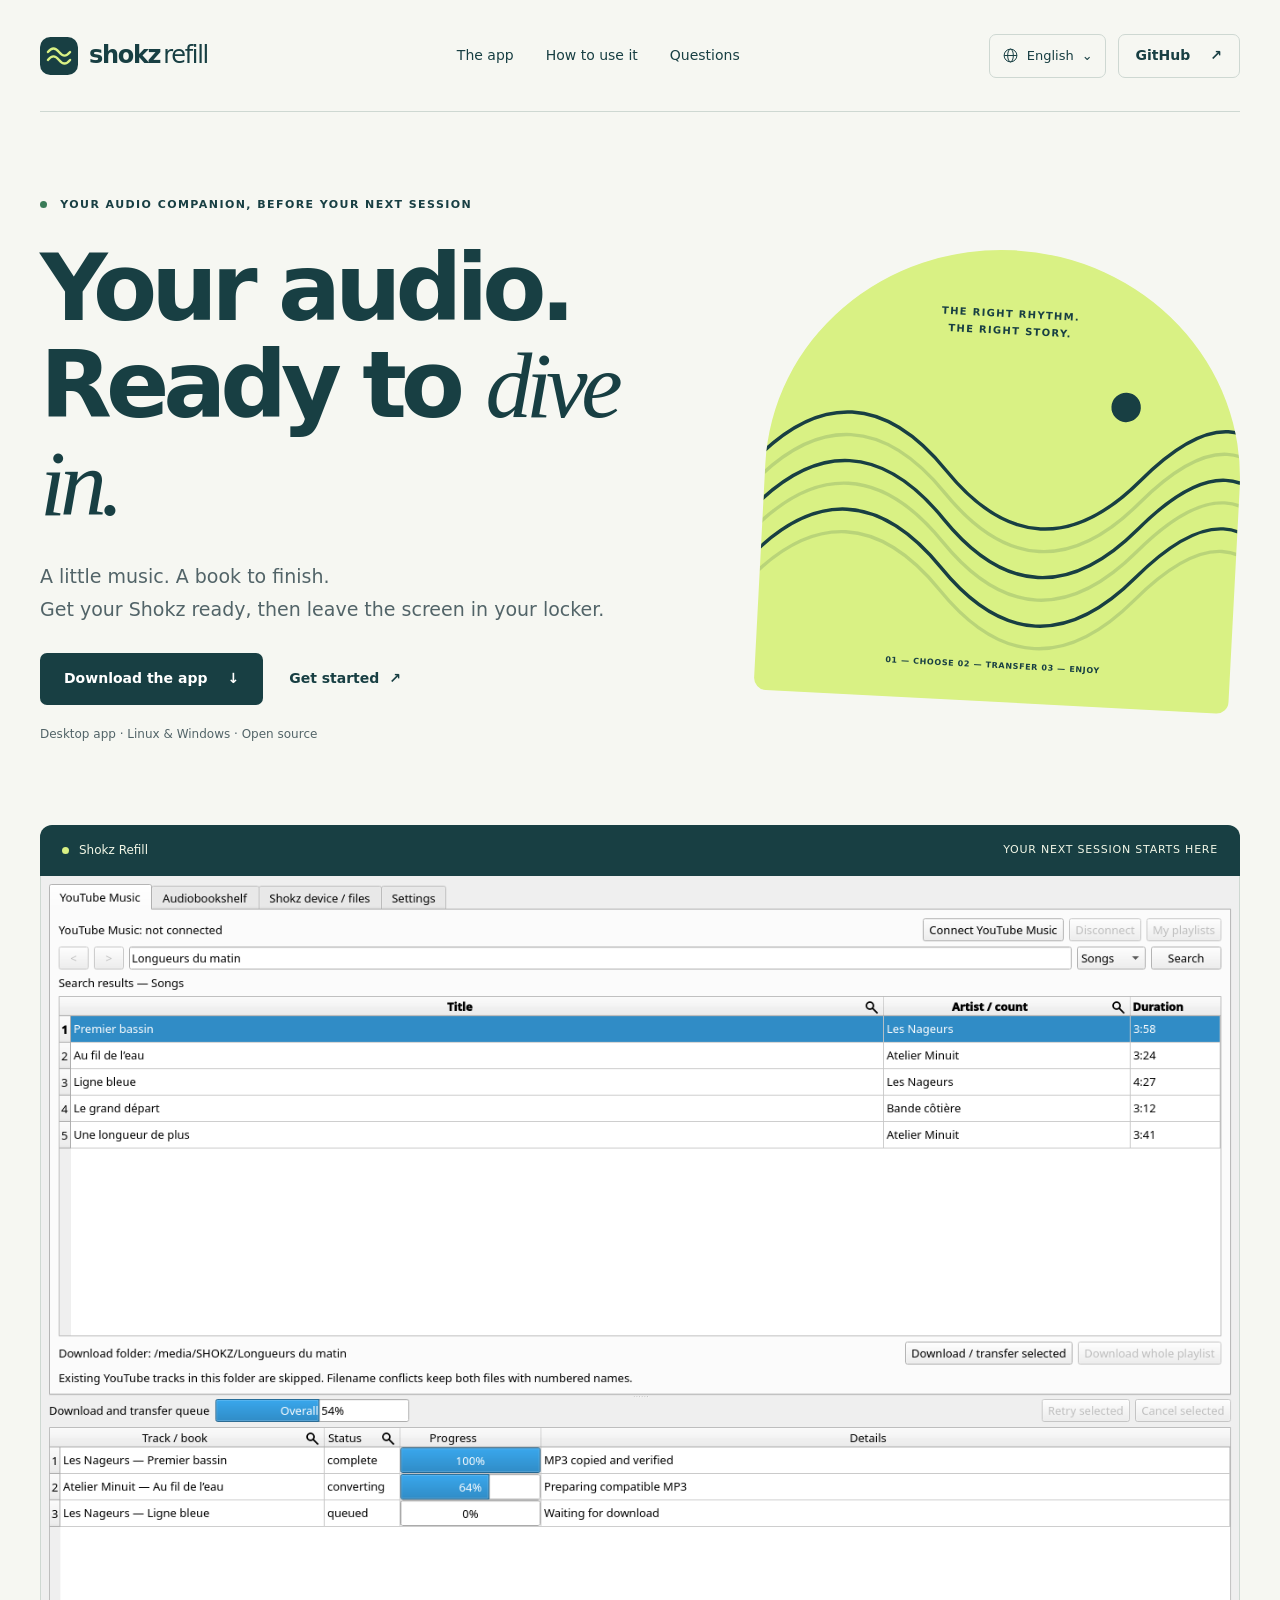
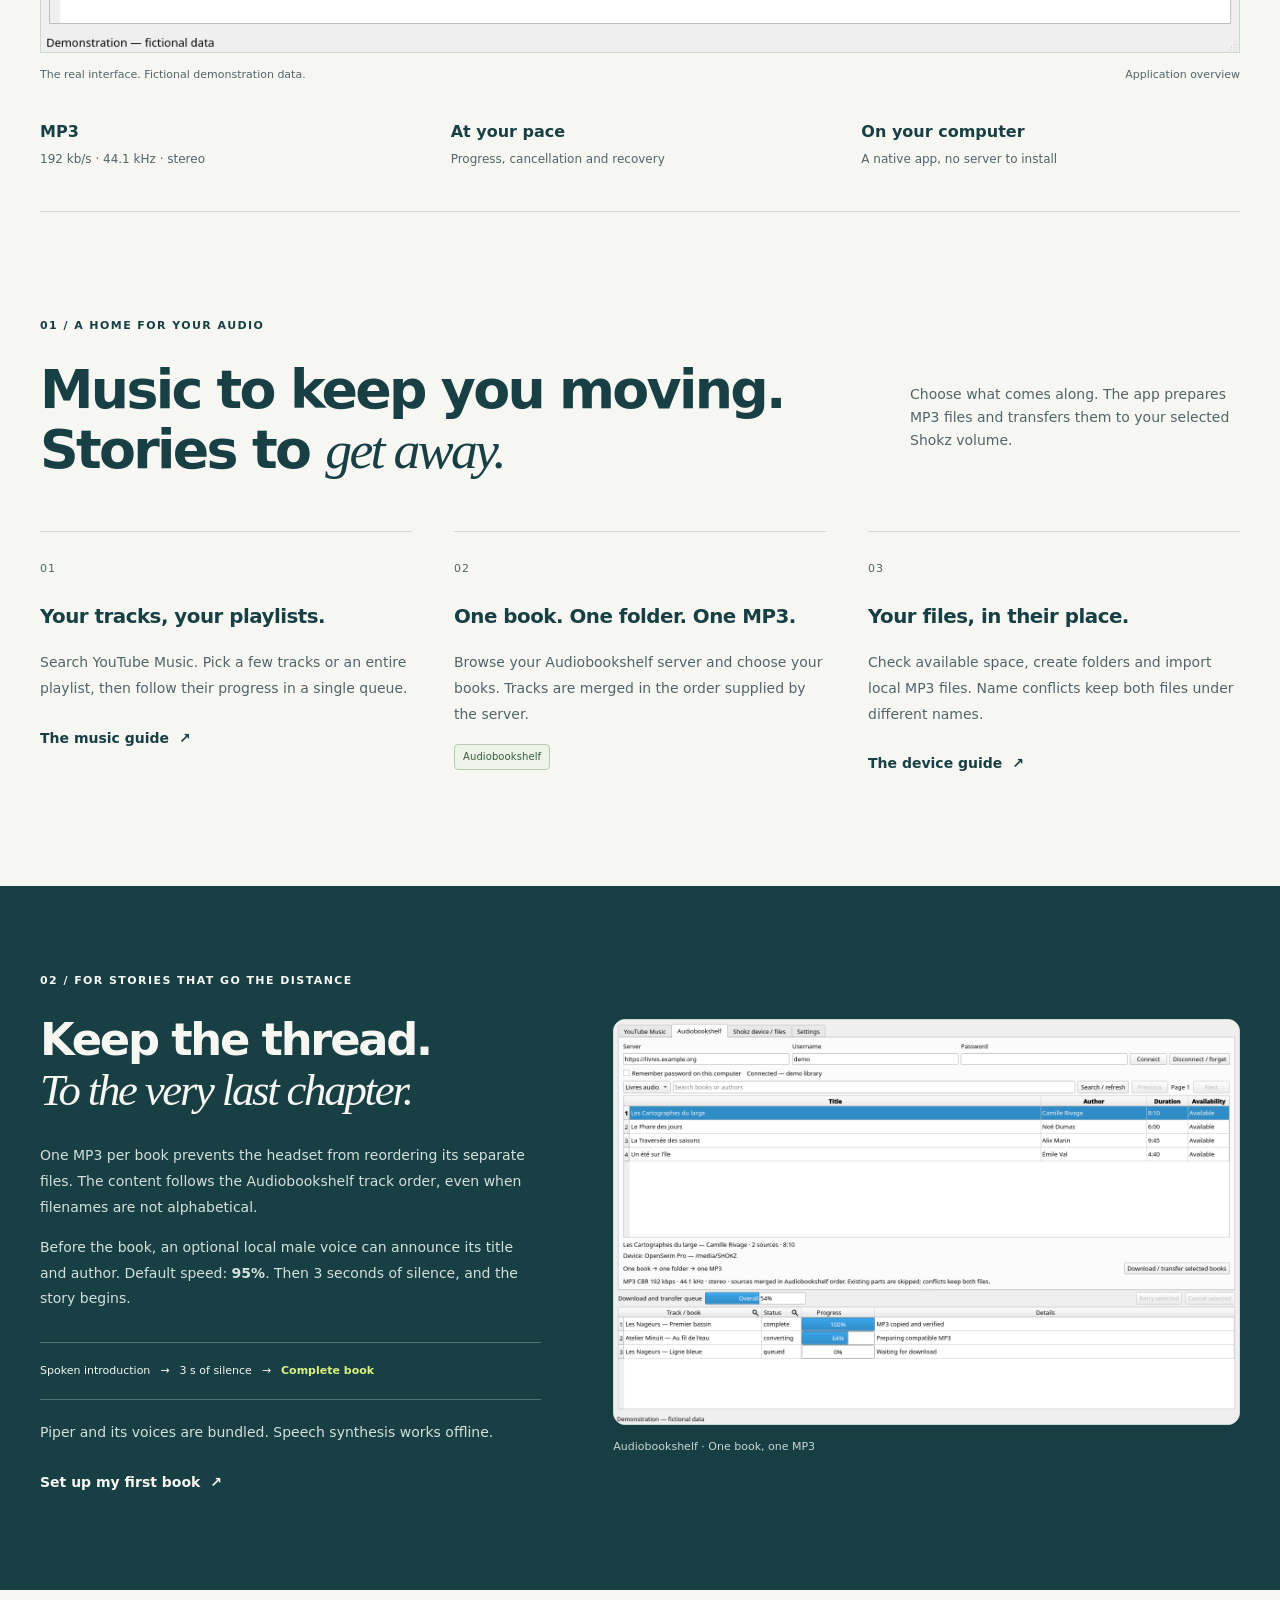
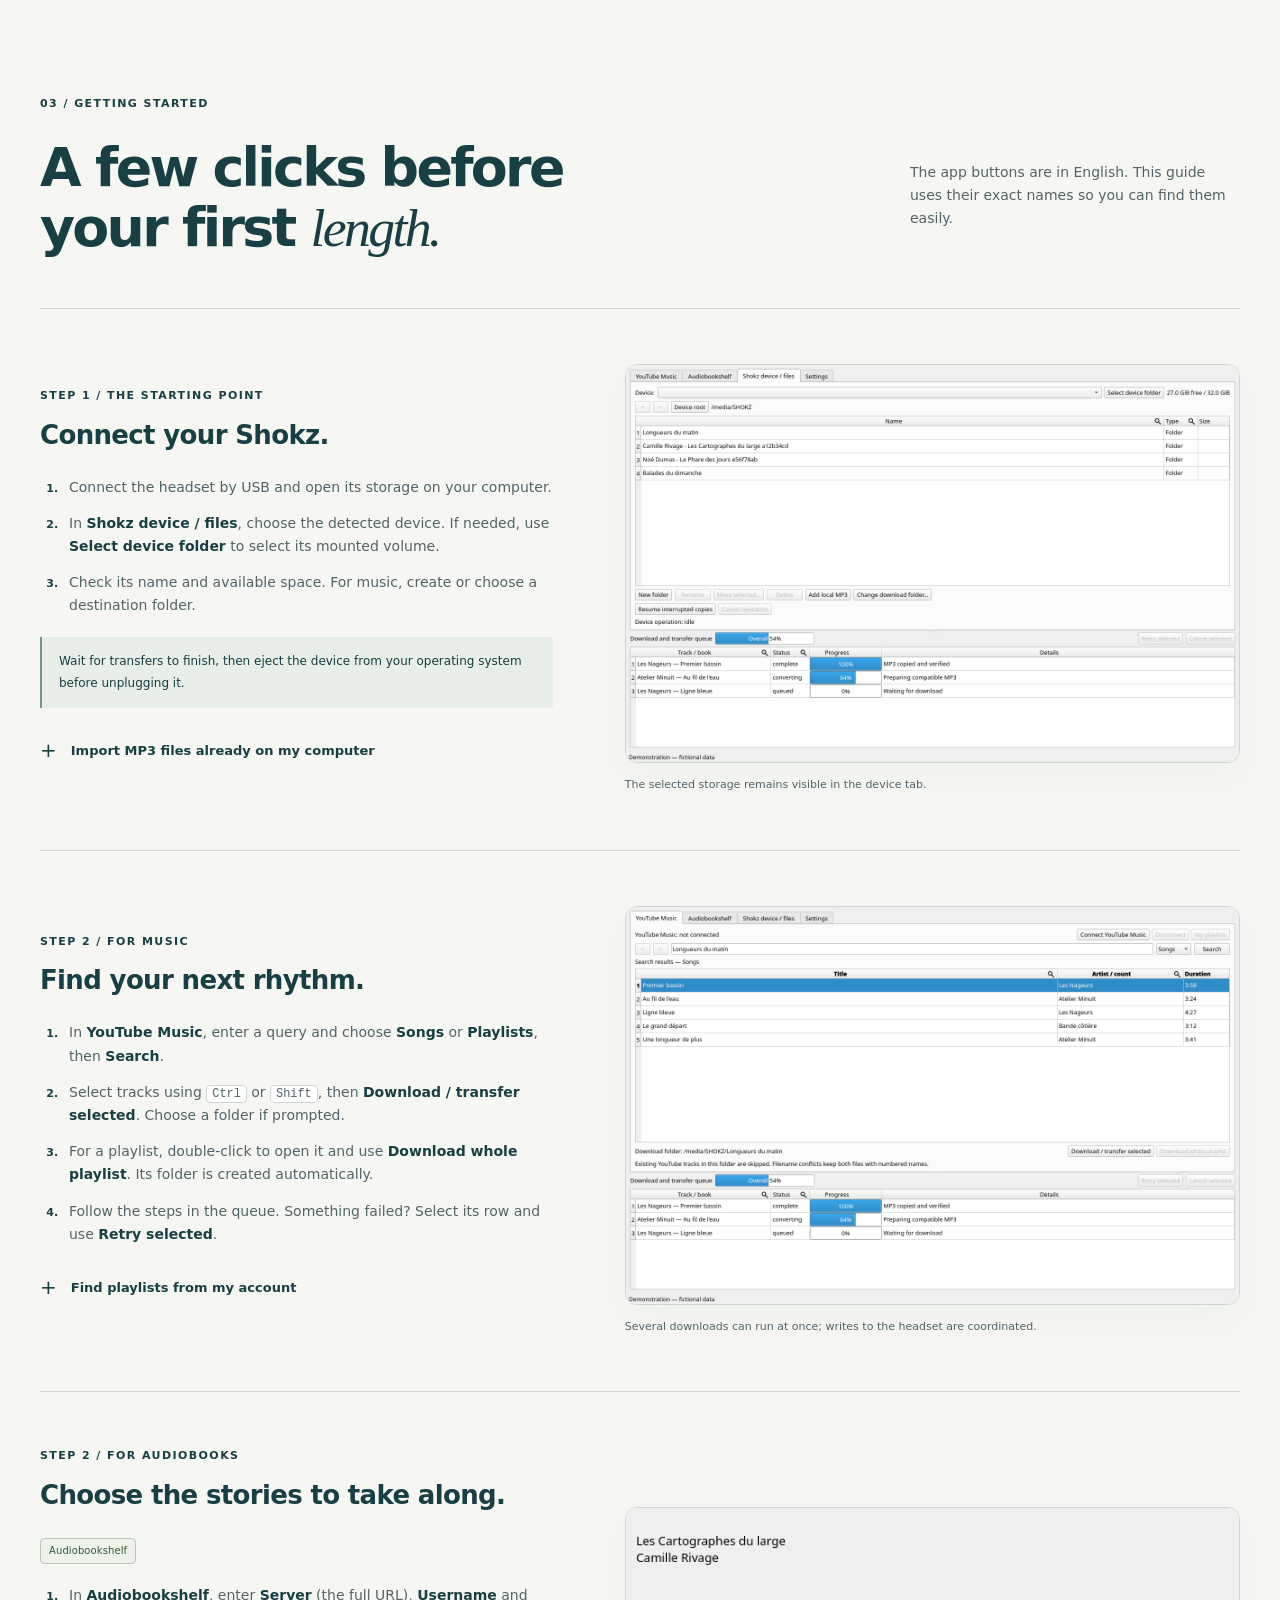
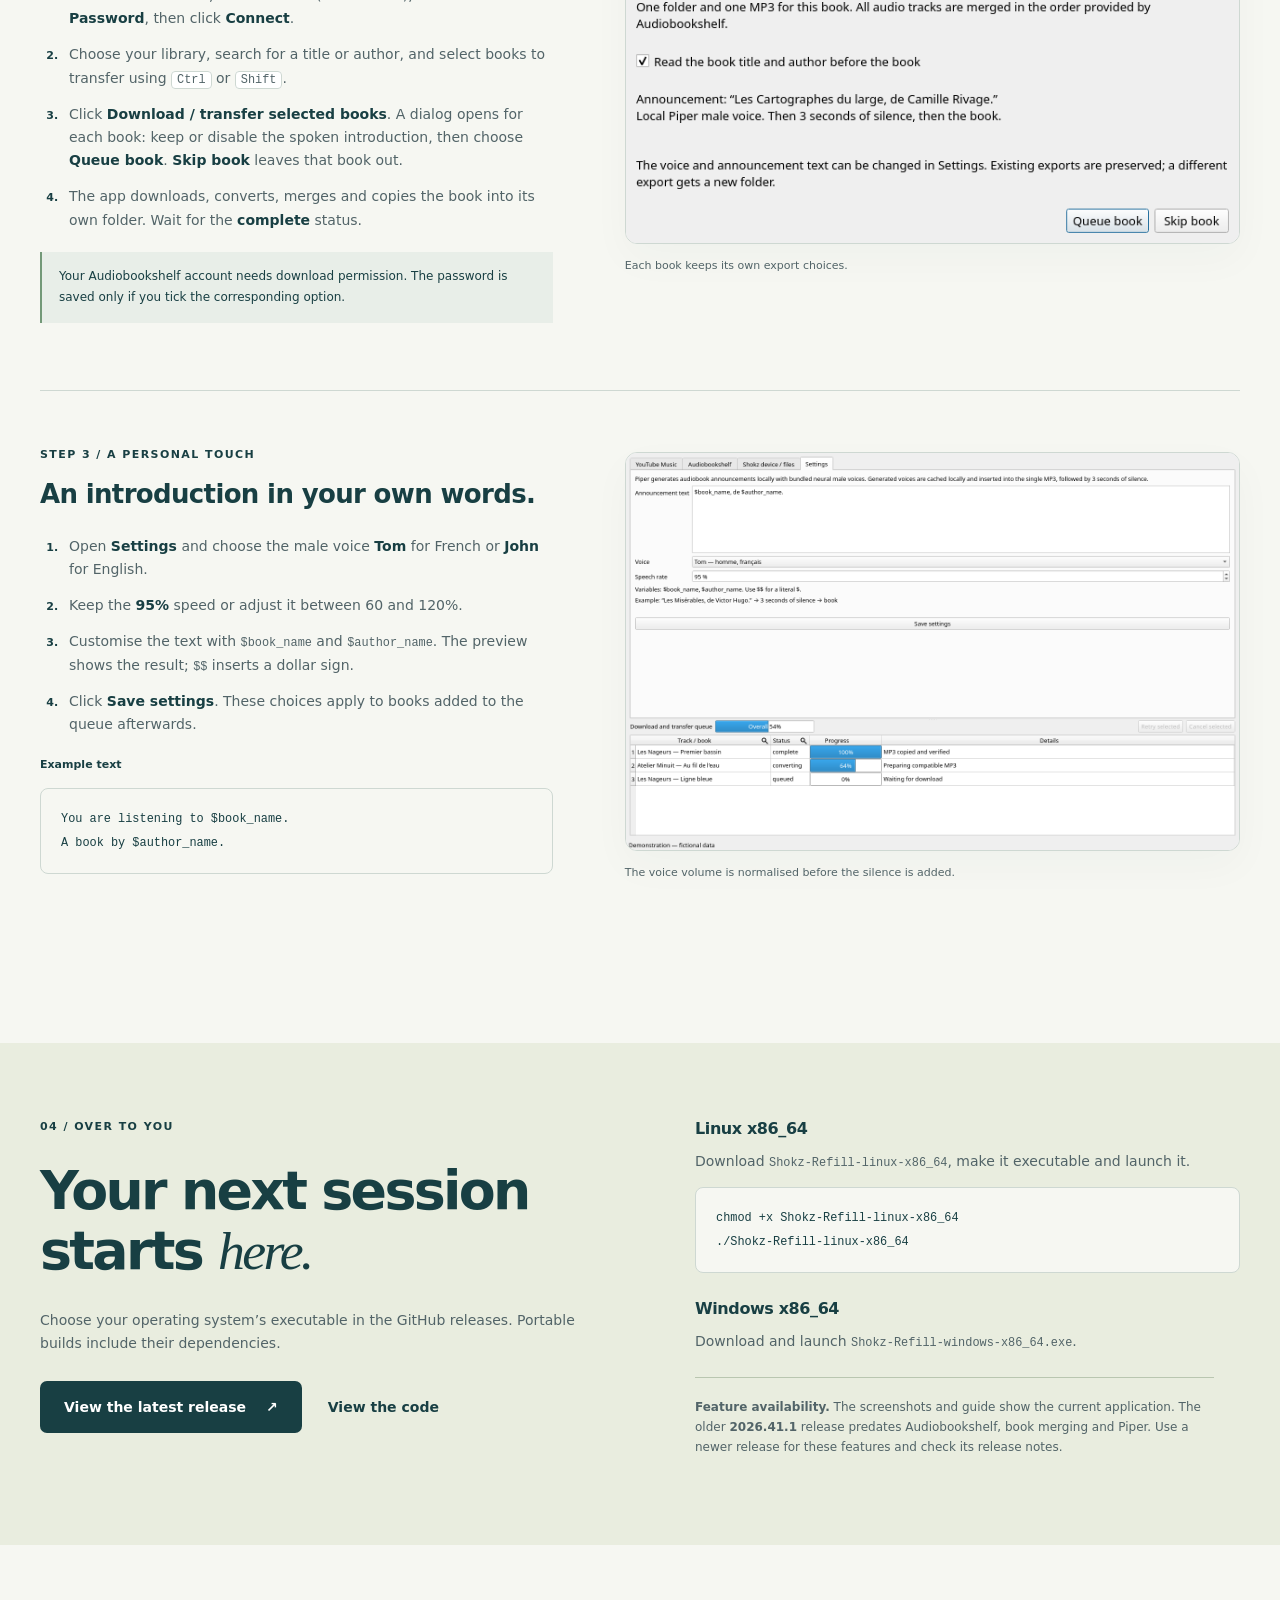
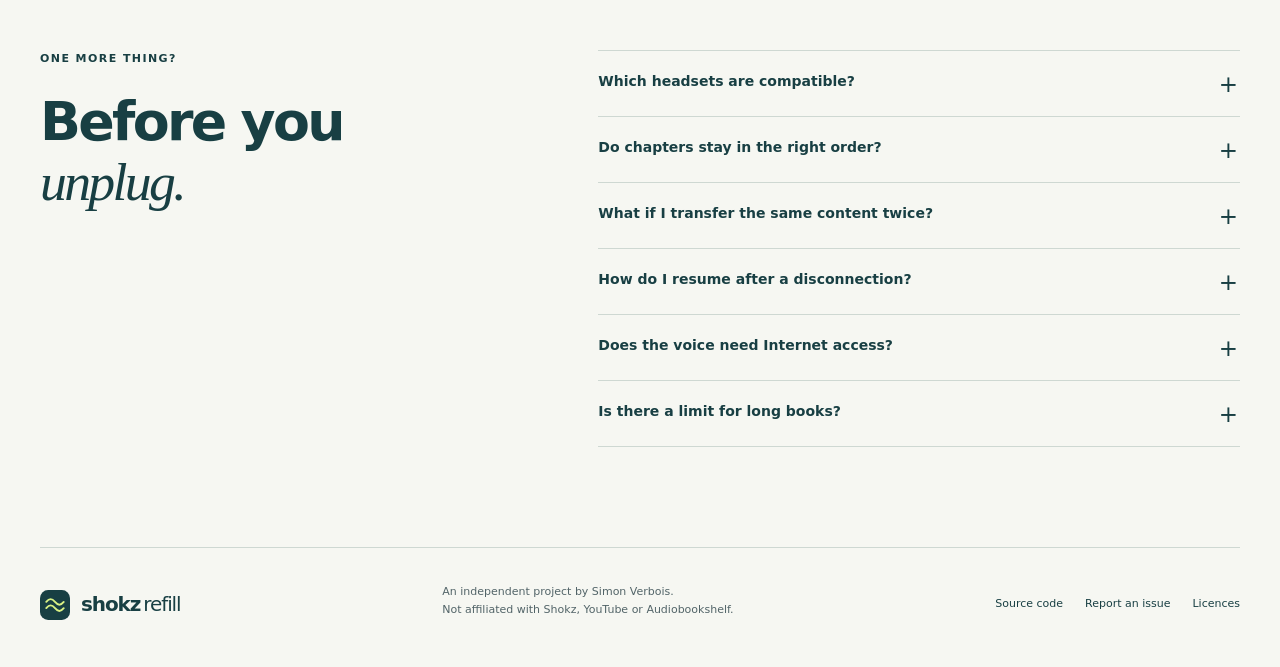
==== docs/index.html @ 008e25b1 "Add safe audiobook exports, offline neural speech and multilingual documentation" ====
<!doctype html>


<html lang="en">
  <head>
    <meta charset="utf-8">
    <meta name="viewport" content="width=device-width, initial-scale=1">
    <meta name="theme-color" content="#f6f7f2">
    <meta name="description" content="Prepare music and audiobooks for your Shokz. YouTube Music, Audiobookshelf, compatible MP3 files and verified transfers in a desktop app for Linux and Windows.">
    <meta property="og:title" content="Shokz Refill — Your audio, ready to dive in.">
    <meta property="og:description" content="Music, audiobooks and MP3 transfers. Explore the app and its illustrated getting-started guide.">
    <meta property="og:type" content="website">
    <meta property="og:url" content="https://simon-verbois.github.io/shokz-filler/">
    <meta property="og:image" content="https://simon-verbois.github.io/shokz-filler/screenshots/music.png">
    <link rel="canonical" href="https://simon-verbois.github.io/shokz-filler/">
    <link rel="icon" href="favicon.svg" type="image/svg+xml">
    <link rel="stylesheet" href="styles.css">
    <script src="site.js" defer></script>
    <title>Shokz Refill — Your audio, ready to dive in.</title>
  <link rel="alternate" hreflang="en" href="https://simon-verbois.github.io/shokz-filler/">
<link rel="alternate" hreflang="fr" href="https://simon-verbois.github.io/shokz-filler/fr/">
<link rel="alternate" hreflang="nl" href="https://simon-verbois.github.io/shokz-filler/nl/">
<link rel="alternate" hreflang="de" href="https://simon-verbois.github.io/shokz-filler/de/">
<link rel="alternate" hreflang="es" href="https://simon-verbois.github.io/shokz-filler/es/">
<link rel="alternate" hreflang="x-default" href="https://simon-verbois.github.io/shokz-filler/">
</head>
  <body>
    <a class="skip" href="#contenu">Skip to content</a>
    <header class="header wrap">
      <a class="brand" href="./" aria-label="Shokz Refill home"><img src="favicon.svg" width="38" height="38" alt=""><span>shokz<span class="brand-light">refill</span></span></a>
      <nav aria-label="Main navigation">
        <a href="#decouvrir">The app</a><a href="#guide">How to use it</a><a href="#questions">Questions</a>
      </nav><div class="header-actions"><details class="language-picker"><summary aria-label="Site language: English"><svg viewBox="0 0 24 24" aria-hidden="true"><circle cx="12" cy="12" r="9"></circle><ellipse cx="12" cy="12" rx="4" ry="9"></ellipse><path d="M3 12h18"></path></svg><span>English</span><span aria-hidden="true">⌄</span></summary><ul><li><a href="./" lang="en" hreflang="en" aria-current="page">English</a></li><li><a href="./fr/" lang="fr" hreflang="fr">Français</a></li><li><a href="./nl/" lang="nl" hreflang="nl">Nederlands</a></li><li><a href="./de/" lang="de" hreflang="de">Deutsch</a></li><li><a href="./es/" lang="es" hreflang="es">Español</a></li></ul></details>
      <a class="button button-small button-outline" href="https://github.com/simon-verbois/shokz-filler">GitHub <span aria-hidden="true">↗</span></a>
    </div></header>
    <main id="contenu">
      <section class="hero wrap" aria-labelledby="hero-title">
        <div class="hero-copy">
          <p class="eyebrow"><span class="dot" aria-hidden="true"></span> Your audio companion, before your next session</p>
          <h1 id="hero-title">Your audio.<br>Ready to <em>dive in.</em></h1>
          <p class="lead">A little music. A book to finish.<br>Get your Shokz ready, then leave the screen in your locker.</p>
          <div class="actions">
            <a class="button button-primary" href="#telecharger">Download the app <span aria-hidden="true">↓</span></a><a class="text-link" href="#guide">Get started <span aria-hidden="true">↗</span></a>
          </div>
          <p class="small muted">Desktop app · Linux &amp; Windows · Open source</p>
        </div>
        <div class="hero-art" aria-hidden="true">
          <span class="art-label">THE RIGHT RHYTHM.<br>THE RIGHT STORY.</span>
          <svg viewbox="0 0 420 340" fill="none">
            <path class="water water-back" d="M-10 138C45 75 103 75 160 138S275 201 332 138S430 75 470 138M-10 181C45 118 103 118 160 181S275 244 332 181S430 118 470 181M-10 224C45 161 103 161 160 224S275 287 332 224S430 161 470 224"></path>
            <path class="water water-front" d="M-10 118C45 55 103 55 160 118S275 181 332 118S430 55 470 118M-10 161C45 98 103 98 160 161S275 224 332 161S430 98 470 161M-10 204C45 141 103 141 160 204S275 267 332 204S430 141 470 204"></path>
            <circle cx="316" cy="54" r="13" fill="currentColor"></circle>
          </svg>
          <span class="art-bottom">01 — CHOOSE 02 — TRANSFER 03 — ENJOY</span>
        </div>
      </section>
      <div class="wrap">
        <figure class="hero-shot">
          <div class="window-heading">
            <span><i aria-hidden="true"></i> Shokz Refill</span><span>YOUR NEXT SESSION STARTS HERE</span>
          </div>
          <a class="screenshot" href="screenshots/music.png" data-preview aria-label="Enlarge the YouTube Music screenshot"><img src="screenshots/music.png" width="1360" height="880" alt="The real Shokz Refill interface with music results, track selection and download and transfer progress" fetchpriority="high"></a>
          <figcaption><span>The real interface. Fictional demonstration data.</span><span>Application overview</span></figcaption>
        </figure>
      </div>
      <div class="specs wrap" aria-label="Application features">
        <p><strong>MP3</strong><span>192 kb/s · 44.1 kHz · stereo</span></p>
        <p><strong>At your pace</strong><span>Progress, cancellation and recovery</span></p>
        <p><strong>On your computer</strong><span>A native app, no server to install</span></p>
      </div>

      <section class="section wrap" id="decouvrir" aria-labelledby="discover-title">
        <div class="section-head">
          <div>
            <p class="eyebrow">01 / A home for your audio</p>
            <h2 id="discover-title">Music to keep you moving.<br>Stories to <em>get away.</em></h2>
          </div>
          <p>Choose what comes along. The app prepares MP3 files and transfers them to your selected Shokz volume.</p>
        </div>
        <div class="tour-grid">
          <article>
            <span class="feature-number">01</span>
            <h3>Your tracks, your playlists.</h3>
            <p>Search YouTube Music. Pick a few tracks or an entire playlist, then follow their progress in a single queue.</p>
            <a class="text-link" href="#guide-musique">The music guide <span aria-hidden="true">↗</span></a>
          </article>
          <article>
            <span class="feature-number">02</span>
            <h3>One book. One folder. One MP3.</h3>
            <p>Browse your Audiobookshelf server and choose your books. Tracks are merged in the order supplied by the server.</p>
            <span class="development-label">Audiobookshelf</span>
          </article>
          <article>
            <span class="feature-number">03</span>
            <h3>Your files, in their place.</h3>
            <p>Check available space, create folders and import local MP3 files. Name conflicts keep both files under different names.</p>
            <a class="text-link" href="#guide-appareil">The device guide <span aria-hidden="true">↗</span></a>
          </article>
        </div>
      </section>

      <section class="book-section" aria-labelledby="book-title">
        <div class="wrap book-layout">
          <div>
            <p class="eyebrow">02 / For stories that go the distance</p>
            <h2 id="book-title">Keep the thread.<br><em>To the very last chapter.</em></h2>
            <p>One MP3 per book prevents the headset from reordering its separate files. The content follows the Audiobookshelf track order, even when filenames are not alphabetical.</p>
            <p>Before the book, an optional local male voice can announce its title and author. Default speed: <strong>95%</strong>. Then 3 seconds of silence, and the story begins.</p>
            <div class="book-sequence" aria-label="Order within the final file">
              <span>Spoken introduction</span><span aria-hidden="true">→</span><span>3 s of silence</span><span aria-hidden="true">→</span><strong>Complete book</strong>
            </div>
            <p class="small">Piper and its voices are bundled. Speech synthesis works offline.</p>
            <a class="text-link" href="#guide-livres">Set up my first book <span aria-hidden="true">↗</span></a>
          </div>
          <figure>
            <a class="screenshot screenshot-framed" href="screenshots/audiobooks.png" data-preview aria-label="Enlarge the Audiobookshelf screenshot"><img src="screenshots/audiobooks.png" width="1360" height="880" loading="lazy" alt="Audiobookshelf tab with a fictional server, a library and four books, one selected"></a>
            <figcaption>Audiobookshelf · One book, one MP3</figcaption>
          </figure>
        </div>
      </section>

      <section class="section wrap guide" id="guide" aria-labelledby="guide-title">
        <div class="section-head">
          <div>
            <p class="eyebrow">03 / Getting started</p>
            <h2 id="guide-title">A few clicks before<br>your first <em>length.</em></h2>
          </div>
          <p>The app buttons are in English. This guide uses their exact names so you can find them easily.</p>
        </div>
        <article class="guide-block" id="guide-appareil">
          <div class="guide-copy">
            <p class="eyebrow">Step 1 / The starting point</p>
            <h3>Connect your Shokz.</h3>
            <ol class="steps">
              <li>Connect the headset by USB and open its storage on your computer.</li>
              <li>In <strong>Shokz device / files</strong>, choose the detected device. If needed, use <strong>Select device folder</strong> to select its mounted volume.</li>
              <li>Check its name and available space. For music, create or choose a destination folder.</li>
            </ol>
            <p class="tip">Wait for transfers to finish, then eject the device from your operating system before unplugging it.</p>
            <details>
              <summary>Import MP3 files already on my computer</summary>
              <p>Open your chosen folder in the device tab, click <strong>Add local MP3</strong> and select your files. The app copies them without re-encoding: their quality and metadata stay as they are. Use <strong>New folder</strong> to create a folder and <strong>Move selected…</strong> to organise files already on the headset.</p>
            </details>
          </div>
          <figure>
            <a class="screenshot screenshot-framed" href="screenshots/device.png" data-preview aria-label="Enlarge the device screenshot"><img src="screenshots/device.png" width="1360" height="880" loading="lazy" alt="Shokz file browser with the selected volume, free space and several music and audiobook folders"></a>
            <figcaption>The selected storage remains visible in the device tab.</figcaption>
          </figure>
        </article>
        <article class="guide-block" id="guide-musique">
          <div class="guide-copy">
            <p class="eyebrow">Step 2 / For music</p>
            <h3>Find your next rhythm.</h3>
            <ol class="steps">
              <li>In <strong>YouTube Music</strong>, enter a query and choose <strong>Songs</strong> or <strong>Playlists</strong>, then <strong>Search</strong>.</li>
              <li>Select tracks using <kbd>Ctrl</kbd> or <kbd>Shift</kbd>, then <strong>Download / transfer selected</strong>. Choose a folder if prompted.</li>
              <li>For a playlist, double-click to open it and use <strong>Download whole playlist</strong>. Its folder is created automatically.</li>
              <li>Follow the steps in the queue. Something failed? Select its row and use <strong>Retry selected</strong>.</li>
            </ol>
            <details>
              <summary>Find playlists from my account</summary>
              <p>Click <strong>Connect YouTube Music</strong> and follow the dialog to import headers from a <code>/browse</code> request in your music.youtube.com session. Then use <strong>My playlists</strong>. Public search works without signing in.</p>
            </details>
          </div>
          <figure>
            <a class="screenshot screenshot-framed" href="screenshots/music.png" data-preview aria-label="Enlarge the music results"><img src="screenshots/music.png" width="1360" height="880" loading="lazy" alt="Fictional music tracks and a queue showing a completed transfer, a conversion and a waiting track"></a>
            <figcaption>Several downloads can run at once; writes to the headset are coordinated.</figcaption>
          </figure>
        </article>
        <article class="guide-block" id="guide-livres">
          <div class="guide-copy">
            <p class="eyebrow">Step 2 / For audiobooks</p>
            <h3>Choose the stories to take along.</h3>
            <span class="development-label">Audiobookshelf</span>
            <ol class="steps">
              <li>In <strong>Audiobookshelf</strong>, enter <strong>Server</strong> (the full URL), <strong>Username</strong> and <strong>Password</strong>, then click <strong>Connect</strong>.</li>
              <li>Choose your library, search for a title or author, and select books to transfer using <kbd>Ctrl</kbd> or <kbd>Shift</kbd>.</li>
              <li>Click <strong>Download / transfer selected books</strong>. A dialog opens for each book: keep or disable the spoken introduction, then choose <strong>Queue book</strong>. <strong>Skip book</strong> leaves that book out.</li>
              <li>The app downloads, converts, merges and copies the book into its own folder. Wait for the <strong>complete</strong> status.</li>
            </ol>
            <p class="tip">Your Audiobookshelf account needs download permission. The password is saved only if you tick the corresponding option.</p>
          </div>
          <figure>
            <a class="screenshot screenshot-framed" href="screenshots/book-export.png" data-preview aria-label="Enlarge the book export options"><img src="screenshots/book-export.png" width="660" height="360" loading="lazy" alt="Export dialog with the title and author announcement enabled, the spoken text, a three-second pause and Queue book and Skip book buttons"></a>
            <figcaption>Each book keeps its own export choices.</figcaption>
          </figure>
        </article>
        <article class="guide-block" id="guide-voix">
          <div class="guide-copy">
            <p class="eyebrow">Step 3 / A personal touch</p>
            <h3>An introduction in your own words.</h3>
            <ol class="steps">
              <li>Open <strong>Settings</strong> and choose the male voice <strong>Tom</strong> for French or <strong>John</strong> for English.</li>
              <li>Keep the <strong>95%</strong> speed or adjust it between 60 and 120%.</li>
              <li>Customise the text with <code>$book_name</code> and <code>$author_name</code>. The preview shows the result; <code>$$</code> inserts a dollar sign.</li>
              <li>Click <strong>Save settings</strong>. These choices apply to books added to the queue afterwards.</li>
            </ol>
            <p class="template-label">Example text</p>
            <pre><code>You are listening to $book_name.
A book by $author_name.</code></pre>
          </div>
          <figure>
            <a class="screenshot screenshot-framed" href="screenshots/settings.png" data-preview aria-label="Enlarge the voice settings"><img src="screenshots/settings.png" width="1360" height="880" loading="lazy" alt="Real Piper speech settings with the male French voice Tom, 95% speed and a template preview"></a>
            <figcaption>The voice volume is normalised before the silence is added.</figcaption>
          </figure>
        </article>
      </section>

      <section class="download-section" id="telecharger" aria-labelledby="download-title">
        <div class="wrap download-layout">
          <div>
            <p class="eyebrow">04 / Over to you</p>
            <h2 id="download-title">Your next session<br>starts <em>here.</em></h2>
            <p>Choose your operating system’s executable in the GitHub releases. Portable builds include their dependencies.</p>
            <div class="actions">
              <a class="button button-primary" href="https://github.com/simon-verbois/shokz-filler/releases/latest">View the latest release <span aria-hidden="true">↗</span></a><a class="text-link" href="https://github.com/simon-verbois/shokz-filler">View the code</a>
            </div>
          </div>
          <div class="download-details">
            <h3>Linux x86_64</h3>
            <p>Download <code>Shokz-Refill-linux-x86_64</code>, make it executable and launch it.</p>
            <pre><code>chmod +x Shokz-Refill-linux-x86_64
./Shokz-Refill-linux-x86_64</code></pre>
            <h3>Windows x86_64</h3>
            <p>Download and launch <code>Shokz-Refill-windows-x86_64.exe</code>.</p>
            <p class="release-note"><strong>Feature availability.</strong> The screenshots and guide show the current application. The older <strong>2026.41.1</strong> release predates Audiobookshelf, book merging and Piper. Use a newer release for these features and check its release notes.</p>
          </div>
        </div>
      </section>

      <section class="section wrap faq" id="questions" aria-labelledby="faq-title">
        <div>
          <p class="eyebrow">One more thing?</p>
          <h2 id="faq-title">Before you<br><em>unplug.</em></h2>
        </div>
        <div class="faq-list">
          <details>
            <summary>Which headsets are compatible?</summary>
            <p>The app targets Shokz headsets with USB MP3 storage, including OpenSwim Pro. If a volume’s name is not recognised, select its folder manually. Playback behaviour depends on the model and firmware.</p>
          </details>
          <details>
            <summary>Do chapters stay in the right order?</summary>
            <p>For Audiobookshelf exports, tracks are merged in the order supplied by the server. The headset therefore cannot reorder chapters within this single MP3. The app does not guarantee the playback order of separate tracks or books.</p>
          </details>
          <details>
            <summary>What if I transfer the same content twice?</summary>
            <p>Recognised identical exports are skipped. Unidentified files and name conflicts are preserved. A new version of a book, for example with a different introduction, gets a new numbered folder.</p>
          </details>
          <details>
            <summary>How do I resume after a disconnection?</summary>
            <p>Reconnect and select the same device. Use <strong>Retry selected</strong> for a queue item, or <strong>Resume interrupted copies</strong> for interrupted copies. The app validates partial files before resuming and checks integrity before finalising the file.</p>
          </details>
          <details>
            <summary>Does the voice need Internet access?</summary>
            <p>No. Piper and the voice models are included in current portable builds. The announcement is generated locally. Downloading media requires access to YouTube Music or your Audiobookshelf server.</p>
          </details>
          <details>
            <summary>Is there a limit for long books?</summary>
            <p>Exports that would exceed the conservative 4 GiB per-file MP3 limit are refused. Allow space on your computer for source and intermediate files too.</p>
          </details>
        </div>
      </section>
    </main>
    <footer class="footer wrap">
      <a class="brand" href="./"><img src="favicon.svg" width="30" height="30" alt=""><span>shokz<span class="brand-light">refill</span></span></a>
      <p>An independent project by Simon Verbois.<br>Not affiliated with Shokz, YouTube or Audiobookshelf.</p>
      <div>
        <a href="https://github.com/simon-verbois/shokz-filler">Source code</a><a href="https://github.com/simon-verbois/shokz-filler/issues">Report an issue</a><a href="https://github.com/simon-verbois/shokz-filler/blob/main/THIRD_PARTY_NOTICES.md">Licences</a>
      </div>
    </footer>
    <dialog class="lightbox" aria-label="Enlarged screenshot">
      <form method="dialog">
        <button class="button button-small" aria-label="Close the enlarged screenshot">Close <span aria-hidden="true">×</span></button>
      </form>
      <img src="screenshots/music.png" width="1360" height="880" alt="">
      <p class="lightbox-caption"></p>
    </dialog>
  </body>
</html>
---- docs/styles.css ----
:root {
  --paper: #f6f7f2;
  --ink: #183f43;
  --muted: #526468;
  --line: #ced8d2;
  --accent: #d9f184;
  --white: #fff;
  --soft: #e8eee8;
  --radius: 12px;
  --font:
    Inter, ui-sans-serif, system-ui, -apple-system, BlinkMacSystemFont,
    "Segoe UI", sans-serif;
  color-scheme: light;
  font-family: var(--font);
  color: var(--ink);
  background: var(--paper);
  font-synthesis: none;
}
* {
  box-sizing: border-box;
}
html {
  scroll-behavior: smooth;
  scroll-padding-top: 30px;
}
body {
  margin: 0;
  font-size: 16px;
  line-height: 1.65;
}
a {
  color: inherit;
  text-underline-offset: 5px;
}
button,
a,
summary {
  touch-action: manipulation;
}
a,
button,
summary {
  transition:
    background-color 0.18s,
    color 0.18s,
    border-color 0.18s;
}
button,
summary {
  cursor: pointer;
}
a:focus-visible,
button:focus-visible,
summary:focus-visible {
  outline: 3px solid #227a86;
  outline-offset: 5px;
}
img {
  display: block;
  max-width: 100%;
  height: auto;
}
figure {
  margin: 0;
}
h1,
h2,
h3,
p {
  margin-top: 0;
}
h1,
h2,
h3 {
  text-wrap: balance;
}
p {
  max-width: 68ch;
}
h1 {
  font-size: clamp(3.9rem, 7.3vw, 6.8rem);
  line-height: 1.04;
  letter-spacing: -0.065em;
  font-weight: 600;
  margin-bottom: 28px;
}
h2 {
  font-size: clamp(2.2rem, 4.2vw, 3.75rem);
  line-height: 1.12;
  letter-spacing: -0.05em;
  font-weight: 550;
  margin-bottom: 28px;
}
h3 {
  font-size: 1.24rem;
  line-height: 1.35;
  letter-spacing: -0.025em;
}
em {
  font-family: Georgia, "Times New Roman", serif;
  font-weight: 400;
}
code {
  font-family: ui-monospace, SFMono-Regular, Consolas, monospace;
  font-size: 0.85em;
  overflow-wrap: anywhere;
}
pre {
  white-space: pre-wrap;
  overflow-wrap: anywhere;
  border: 1px solid var(--line);
  padding: 18px 20px;
  background: var(--paper);
  border-radius: 8px;
  font-size: 14px;
  line-height: 1.7;
}
kbd {
  font-size: 0.85em;
  border: 1px solid var(--line);
  border-radius: 4px;
  padding: 1px 5px;
  background: var(--white);
}
.wrap {
  width: min(1200px, calc(100% - 80px));
  margin-inline: auto;
}
.skip {
  position: absolute;
  left: 20px;
  top: -100px;
  z-index: 10;
  padding: 12px 20px;
  background: var(--ink);
  color: var(--white);
}
.skip:focus {
  top: 12px;
}
.header {
  display: flex;
  align-items: center;
  justify-content: space-between;
  gap: 24px;
  min-height: 112px;
  border-bottom: 1px solid var(--line);
}
.brand {
  display: inline-flex;
  align-items: center;
  gap: 11px;
  text-decoration: none;
  font-size: 24px;
  letter-spacing: -0.055em;
  font-weight: 700;
  white-space: nowrap;
}
.brand-light {
  font-weight: 400;
  margin-left: 3px;
}
.header nav {
  display: flex;
  gap: 32px;
  font-size: 14px;
}
.header nav a {
  text-decoration: none;
}
.header nav a:hover,
.text-link:hover,
.footer a:hover {
  color: #276c73;
  text-decoration: underline;
}
.button {
  display: inline-flex;
  align-items: center;
  justify-content: center;
  gap: 20px;
  min-height: 52px;
  padding: 13px 23px;
  border: 1px solid transparent;
  border-radius: 7px;
  text-decoration: none;
  font-family: inherit;
  font-size: 14px;
  font-weight: 650;
  line-height: 1.4;
}
.button-primary {
  background: var(--ink);
  color: var(--white);
}
.button-primary:hover {
  background: #2b5d61;
}
.button-outline {
  border-color: var(--line);
  background: transparent;
}
.button-outline:hover {
  background: var(--soft);
  border-color: var(--ink);
}
.button-small {
  min-height: 44px;
  padding: 10px 17px;
}
.eyebrow {
  text-transform: uppercase;
  font-size: 11px;
  letter-spacing: 0.13em;
  font-weight: 700;
  line-height: 1.7;
  margin-bottom: 24px;
}
.dot {
  display: inline-block;
  width: 7px;
  height: 7px;
  border-radius: 50%;
  background: #3a7c58;
  margin-right: 8px;
}
.hero {
  display: grid;
  grid-template-columns: 1.4fr 1fr;
  gap: 60px;
  align-items: center;
  padding-top: 84px;
  padding-bottom: 68px;
}
.lead {
  font-size: 19px;
  line-height: 1.7;
  color: var(--muted);
  margin-bottom: 28px;
}
.actions {
  display: flex;
  align-items: center;
  gap: 26px;
  flex-wrap: wrap;
  margin: 26px 0 20px;
}
.text-link {
  font-size: 14px;
  text-decoration: none;
  font-weight: 600;
}
.text-link span {
  margin-left: 10px;
}
.small {
  font-size: 12px;
}
.muted {
  color: var(--muted);
}
.hero-art {
  color: var(--ink);
  background: var(--accent);
  aspect-ratio: 1.05;
  border-radius: 50% 50% 12px 12px;
  position: relative;
  display: flex;
  flex-direction: column;
  justify-content: space-between;
  padding: 55px 25px 30px;
  text-align: center;
  overflow: hidden;
  transform: rotate(3deg);
}
.art-label,
.art-bottom {
  z-index: 1;
  font-size: 10px;
  letter-spacing: 0.13em;
  font-weight: 650;
  line-height: 1.7;
}
.art-bottom {
  font-size: 8px;
  letter-spacing: 0.08em;
}
.hero-art svg {
  position: absolute;
  width: 100%;
  height: auto;
  inset: 20% 0 0;
}
.water {
  stroke: currentColor;
  stroke-width: 3;
}
.water-back {
  opacity: 0.16;
}
.window-heading {
  display: flex;
  align-items: center;
  justify-content: space-between;
  padding: 16px 22px;
  background: var(--ink);
  color: #f2f7e7;
  border-radius: var(--radius) var(--radius) 0 0;
  font-size: 11px;
  letter-spacing: 0.07em;
}
.window-heading span:first-child {
  display: flex;
  gap: 10px;
  align-items: center;
  font-size: 12px;
  letter-spacing: 0;
}
.window-heading i {
  width: 7px;
  height: 7px;
  border-radius: 50%;
  background: var(--accent);
}
.hero-shot > .screenshot {
  border: 1px solid var(--line);
  border-top: 0;
}
.screenshot {
  display: block;
  overflow: hidden;
  cursor: zoom-in;
}
.screenshot:hover {
  box-shadow: 0 0 0 3px #9db8af;
}
.screenshot-framed {
  border: 1px solid var(--line);
  border-radius: var(--radius);
  background: var(--white);
  box-shadow: 0 15px 40px #183f4308;
}
.hero-shot img {
  width: 100%;
}
figcaption {
  font-size: 11px;
  color: var(--muted);
  line-height: 1.7;
  margin-top: 13px;
}
.hero-shot figcaption {
  display: flex;
  justify-content: space-between;
  gap: 20px;
}
.specs {
  display: grid;
  grid-template-columns: repeat(3, 1fr);
  gap: 32px;
  padding: 35px 0 42px;
  border-bottom: 1px solid var(--line);
}
.specs p {
  margin: 0;
  display: flex;
  flex-direction: column;
  gap: 4px;
}
.specs strong {
  font-size: 16px;
  font-weight: 600;
}
.specs span {
  color: var(--muted);
  font-size: 12px;
}
.section {
  padding-top: 105px;
  padding-bottom: 100px;
}
.section-head {
  display: flex;
  justify-content: space-between;
  align-items: flex-end;
  gap: 60px;
  margin-bottom: 50px;
}
.section-head > p {
  max-width: 330px;
  color: var(--muted);
  font-size: 14px;
  margin-bottom: 28px;
}
.section-head h2 {
  margin-bottom: 0;
}
.tour-grid {
  display: grid;
  grid-template-columns: repeat(3, 1fr);
  gap: 42px;
}
.tour-grid article {
  border-top: 1px solid var(--line);
  padding-top: 22px;
}
.tour-grid p {
  font-size: 14px;
  color: var(--muted);
  line-height: 1.85;
}
.feature-number {
  display: inline-block;
  font-size: 11px;
  letter-spacing: 0.1em;
  margin-bottom: 26px;
  color: var(--muted);
}
.development-label {
  display: inline-block;
  border: 1px solid #b7c9b3;
  border-radius: 4px;
  padding: 4px 8px;
  font-size: 10px;
  letter-spacing: 0.01em;
  color: #355d39;
  background: #edf3e8;
  line-height: 1.6;
}
.book-section {
  background: var(--ink);
  color: var(--paper);
  padding: 86px 0;
}
.book-layout {
  display: grid;
  grid-template-columns: 1fr 1.25fr;
  gap: 72px;
  align-items: center;
}
.book-layout p:not(.eyebrow) {
  color: #d3e1dc;
  font-size: 14px;
  line-height: 1.85;
}
.book-layout h2 {
  font-size: clamp(2.1rem, 3.5vw, 3rem);
}
.book-layout figure {
  min-width: 0;
}
.book-layout figcaption {
  color: #c8d7d3;
}
.book-layout .text-link:hover {
  color: var(--accent);
}
.book-sequence {
  display: flex;
  flex-wrap: wrap;
  gap: 10px;
  align-items: center;
  border-top: 1px solid #547374;
  border-bottom: 1px solid #547374;
  padding: 19px 0;
  margin: 30px 0 20px;
  font-size: 11px;
}
.book-sequence strong {
  color: var(--accent);
}
.guide-block {
  scroll-margin-top: 25px;
  display: grid;
  grid-template-columns: 1fr 1.2fr;
  gap: 72px;
  align-items: center;
  border-top: 1px solid var(--line);
  padding: 55px 0;
}
.guide-block h3 {
  font-size: 26px;
  margin-bottom: 23px;
}
.guide-block .eyebrow {
  margin-bottom: 12px;
}
.steps {
  padding-left: 22px;
  margin: 20px 0;
  color: var(--muted);
  font-size: 14px;
}
.steps li {
  padding-left: 7px;
  margin-bottom: 13px;
}
.steps li::marker {
  font-size: 11px;
  color: var(--ink);
  font-weight: 650;
}
.steps strong {
  color: var(--ink);
  font-weight: 600;
}
.tip {
  font-size: 12px;
  line-height: 1.8;
  background: var(--soft);
  padding: 14px 17px;
  border-left: 2px solid #739978;
}
.template-label {
  font-size: 11px;
  font-weight: 600;
  margin-bottom: 9px;
}
.guide-block details {
  font-size: 12px;
  margin-top: 20px;
}
.guide-block summary {
  font-size: 13px;
  font-weight: 600;
  min-height: 44px;
  display: flex;
  align-items: center;
  gap: 14px;
}
.guide-block summary::before {
  content: "+";
  font-size: 20px;
  font-weight: 400;
}
.guide-block details[open] summary::before {
  content: "−";
}
.download-section {
  background: #e9eddf;
  padding: 75px 0;
}
.download-layout {
  display: grid;
  grid-template-columns: 1fr 1fr;
  gap: 110px;
  align-items: start;
}
.download-layout > div > p:not(.eyebrow) {
  color: var(--muted);
  font-size: 14px;
}
.download-details h3 {
  font-size: 16px;
  margin-bottom: 10px;
}
.download-details p {
  font-size: 13px;
}
.download-details h3:not(:first-child) {
  margin-top: 25px;
}
.release-note {
  border-top: 1px solid #b9c6b0;
  padding-top: 20px;
  margin-top: 24px;
  font-size: 12px !important;
}
.faq {
  display: grid;
  grid-template-columns: 1fr 1.4fr;
  gap: 100px;
}
.faq-list details {
  border-top: 1px solid var(--line);
}
.faq-list details:last-child {
  border-bottom: 1px solid var(--line);
}
.faq-list summary {
  list-style: none;
  min-height: 65px;
  padding: 19px 30px 19px 0;
  position: relative;
  font-size: 14px;
  font-weight: 550;
}
.faq-list summary::-webkit-details-marker {
  display: none;
}
.faq-list summary::after {
  position: absolute;
  right: 2px;
  top: 15px;
  content: "+";
  font-size: 23px;
  font-weight: 350;
}
.faq-list details[open] summary::after {
  content: "−";
}
.faq-list p {
  font-size: 13px;
  color: var(--muted);
  padding-right: 15px;
  padding-bottom: 15px;
  line-height: 1.85;
}
.footer {
  border-top: 1px solid var(--line);
  padding-top: 35px;
  padding-bottom: 40px;
  display: flex;
  align-items: flex-start;
  justify-content: space-between;
  gap: 30px;
}
.footer .brand {
  font-size: 20px;
}
.footer p {
  font-size: 11px;
  color: var(--muted);
}
.footer > div {
  display: flex;
  gap: 22px;
  flex-wrap: wrap;
  font-size: 11px;
}
.footer > div a {
  text-decoration: none;
}
.lightbox {
  width: min(1450px, 96vw);
  max-height: 95dvh;
  padding: 12px 18px;
  border: 1px solid var(--line);
  border-radius: 12px;
  background: var(--paper);
  color: var(--ink);
  overscroll-behavior: contain;
}
.lightbox::backdrop {
  background: #10272ade;
}
.lightbox form {
  display: flex;
  justify-content: flex-end;
  margin-bottom: 12px;
}
.lightbox button {
  background: var(--ink);
  color: white;
}
.lightbox img {
  max-height: 76dvh;
  width: auto;
  margin-inline: auto;
  object-fit: contain;
}
.lightbox-caption {
  font-size: 12px;
  margin: 12px 0 5px;
  max-width: none;
  text-align: center;
}
body:has(.lightbox[open]) {
  overflow: hidden;
}
@media (min-width: 1500px) {
  .wrap {
    width: min(1280px, calc(100% - 120px));
  }
}
@media (max-width: 1000px) {
  .wrap {
    width: calc(100% - 48px);
  }
  .header nav {
    gap: 20px;
  }
  .hero {
    gap: 30px;
    padding-top: 60px;
  }
  .hero-art {
    padding-top: 38px;
    aspect-ratio: 0.9;
  }
  .hero .eyebrow {
    font-size: 9px;
  }
  .art-bottom {
    font-size: 7px;
  }
  .section {
    padding-top: 75px;
    padding-bottom: 65px;
  }
  .section-head {
    gap: 30px;
  }
  .book-layout,
  .guide-block {
    gap: 35px;
  }
  .download-layout {
    gap: 45px;
  }
  .tour-grid {
    gap: 26px;
  }
  .faq {
    gap: 40px;
  }
  .footer > div {
    gap: 12px;
  }
  .window-heading {
    font-size: 9px;
  }
}
@media (max-width: 700px) {
  .wrap {
    width: calc(100% - 36px);
  }
  .header {
    min-height: 90px;
    flex-wrap: wrap;
    gap: 12px;
    padding: 18px 0;
  }
  .brand {
    font-size: 22px;
  }
  .header nav {
    order: 3;
    width: 100%;
    justify-content: space-between;
    font-size: 12px;
  }
  .header .button {
    font-size: 12px;
    min-height: 44px;
  }
  .hero {
    grid-template-columns: 1fr;
    padding-top: 44px;
    padding-bottom: 35px;
    gap: 30px;
  }
  .hero-art {
    display: none;
  }
  .hero .eyebrow {
    font-size: 9px;
    max-width: 34ch;
  }
  .lead {
    font-size: 17px;
  }
  .hero .actions {
    gap: 20px;
  }
  .small {
    font-size: 11px;
  }
  .window-heading > span:last-child {
    display: none;
  }
  .window-heading {
    padding: 12px 15px;
  }
  .hero-shot figcaption {
    flex-direction: column;
    gap: 3px;
  }
  .specs {
    grid-template-columns: 1fr;
    gap: 17px;
    padding: 25px 0;
  }
  .specs p {
    flex-direction: row;
    justify-content: space-between;
    align-items: center;
    gap: 18px;
  }
  .specs strong {
    font-size: 13px;
    flex-shrink: 0;
  }
  .specs span {
    font-size: 11px;
    text-align: right;
  }
  .section {
    padding-top: 55px;
    padding-bottom: 45px;
  }
  .section-head {
    display: block;
    margin-bottom: 35px;
  }
  .section-head > p {
    max-width: 100%;
    margin-top: 20px;
  }
  .tour-grid {
    grid-template-columns: 1fr;
    gap: 28px;
  }
  .tour-grid article {
    position: relative;
    padding-left: 35px;
  }
  .feature-number {
    position: absolute;
    left: 0;
    top: 22px;
  }
  .tour-grid h3 {
    font-size: 20px;
  }
  .tour-grid p {
    font-size: 14px;
  }
  .book-section {
    padding: 50px 0;
  }
  .book-layout,
  .guide-block,
  .download-layout,
  .faq {
    grid-template-columns: 1fr;
    gap: 32px;
  }
  .book-layout h2 {
    font-size: 36px;
  }
  .book-sequence {
    gap: 8px;
    font-size: 10px;
  }
  .guide-block {
    padding: 35px 0;
  }
  .guide-block h3 {
    font-size: 24px;
  }
  .guide-block figure {
    margin-top: 0;
  }
  .guide .section-head h2 {
    font-size: 36px;
  }
  .download-section {
    padding: 45px 0;
  }
  .download-layout h2 {
    font-size: 38px;
  }
  .download-layout .actions {
    gap: 20px;
  }
  .faq-list summary {
    font-size: 13px;
  }
  .footer {
    flex-wrap: wrap;
    gap: 15px;
  }
  .footer p {
    width: calc(100% - 170px);
    min-width: 160px;
  }
  .footer > div {
    width: 100%;
    gap: 25px;
  }
  .lightbox {
    padding: 10px;
    max-height: 94dvh;
  }
  .lightbox img {
    max-height: 70dvh;
  }
  .lightbox-caption {
    font-size: 11px;
  }
}
@media (prefers-reduced-motion: reduce) {
  html {
    scroll-behavior: auto;
  }
  *,
  *::before,
  *::after {
    transition: none !important;
  }
}

.brand,
.header nav a,
.text-link,
.footer > div a {
  min-height: 44px;
  display: inline-flex;
  align-items: center;
}

.header-actions {
  display: flex;
  align-items: center;
  gap: 12px;
}
.language-picker {
  position: relative;
  font-size: 13px;
  flex-shrink: 0;
}
.language-picker summary {
  display: flex;
  align-items: center;
  justify-content: center;
  gap: 8px;
  min-height: 44px;
  padding: 9px 12px;
  border: 1px solid var(--line);
  border-radius: 7px;
  list-style: none;
}
.language-picker summary::-webkit-details-marker {
  display: none;
}
.language-picker summary:hover {
  background: var(--soft);
}
.language-picker svg {
  width: 17px;
  height: 17px;
  fill: none;
  stroke: currentColor;
  stroke-width: 1.4;
}
.language-picker ul {
  position: absolute;
  z-index: 20;
  top: calc(100% + 8px);
  right: 0;
  min-width: 185px;
  margin: 0;
  padding: 6px;
  list-style: none;
  border: 1px solid var(--line);
  border-radius: 9px;
  background: var(--paper);
  box-shadow: 0 12px 28px #183f431a;
}
.language-picker a {
  display: flex;
  align-items: center;
  min-height: 44px;
  padding: 9px 13px;
  text-decoration: none;
  border-radius: 5px;
}
.language-picker a:hover {
  background: var(--soft);
}
.language-picker a[aria-current="page"] {
  background: var(--accent);
  font-weight: 650;
}
@media (max-width: 1000px) {
  .header-actions {
    gap: 8px;
  }
  .header nav {
    gap: 14px;
  }
  .header-actions .button {
    padding-inline: 12px;
  }
}
@media (max-width: 700px) {
  .header-actions > .button {
    display: none;
  }
  .language-picker {
    font-size: 12px;
  }
  .language-picker summary {
    padding-inline: 10px;
  }
}
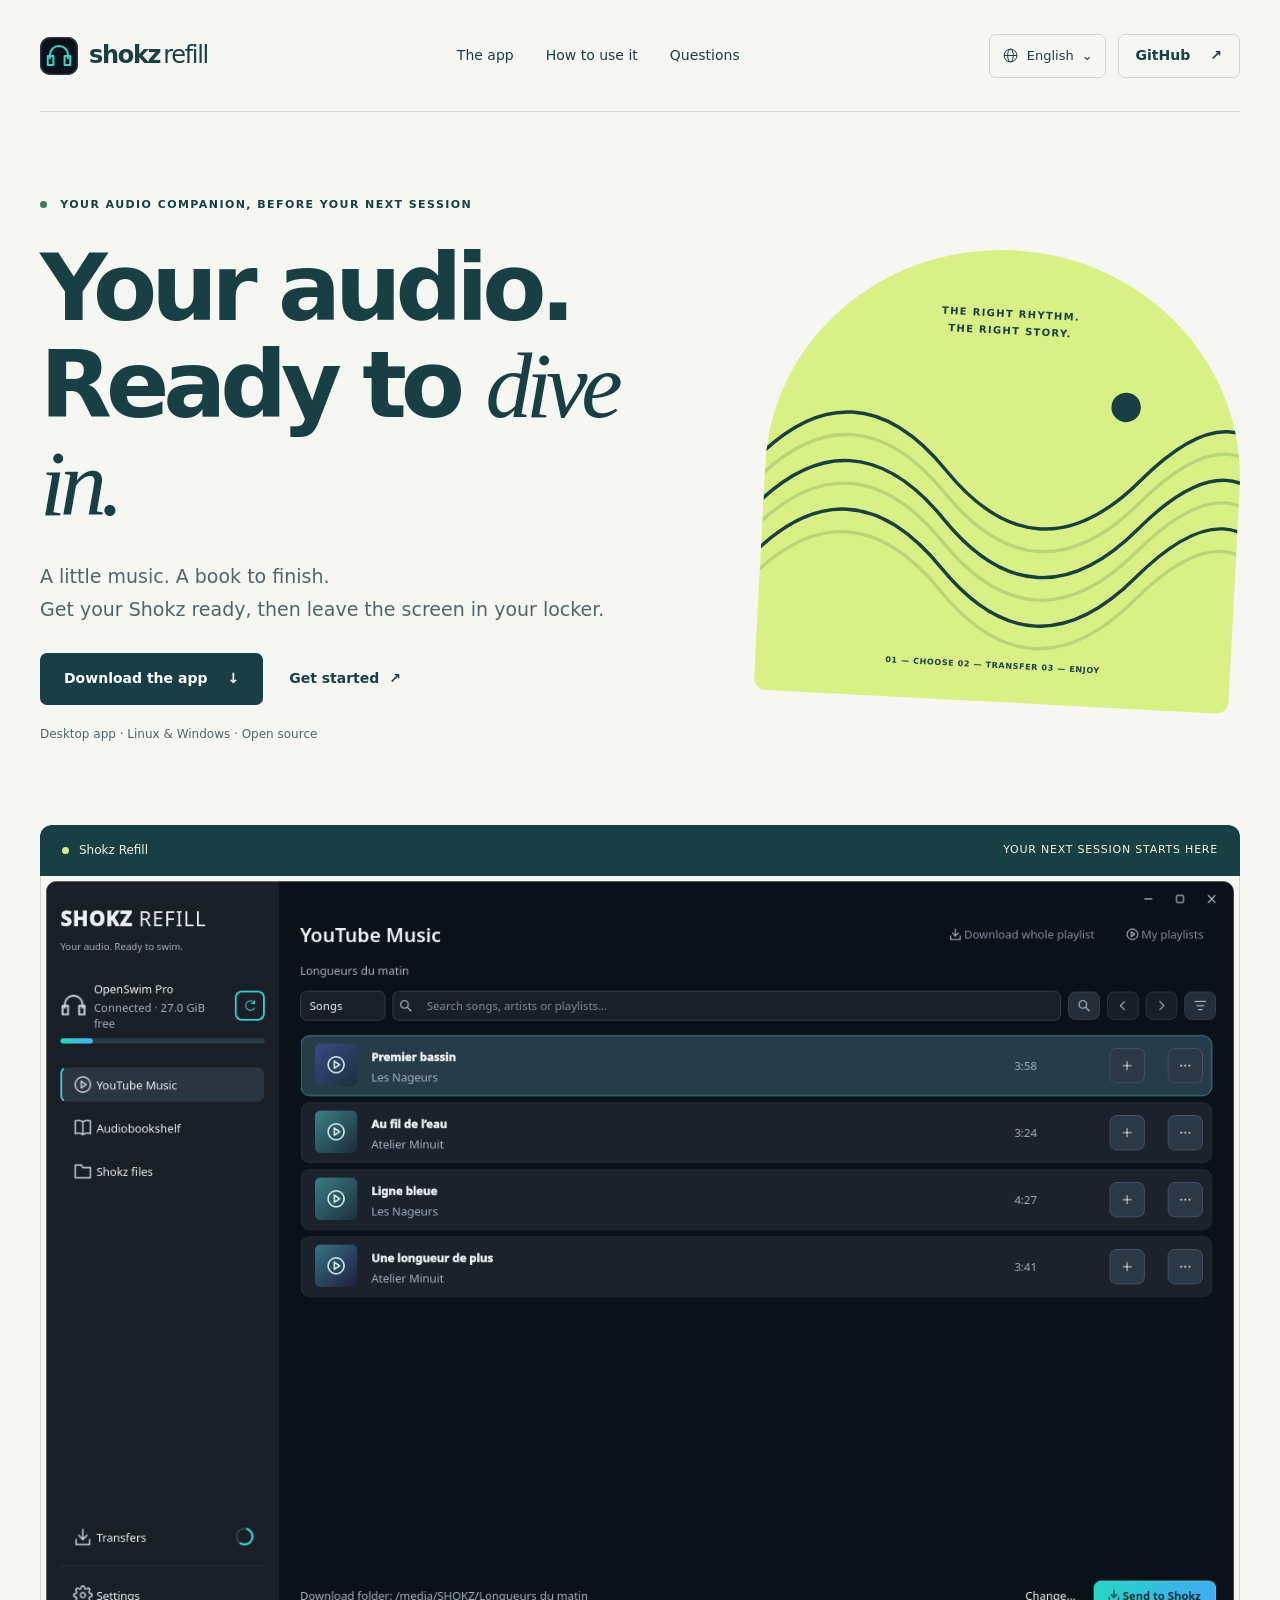
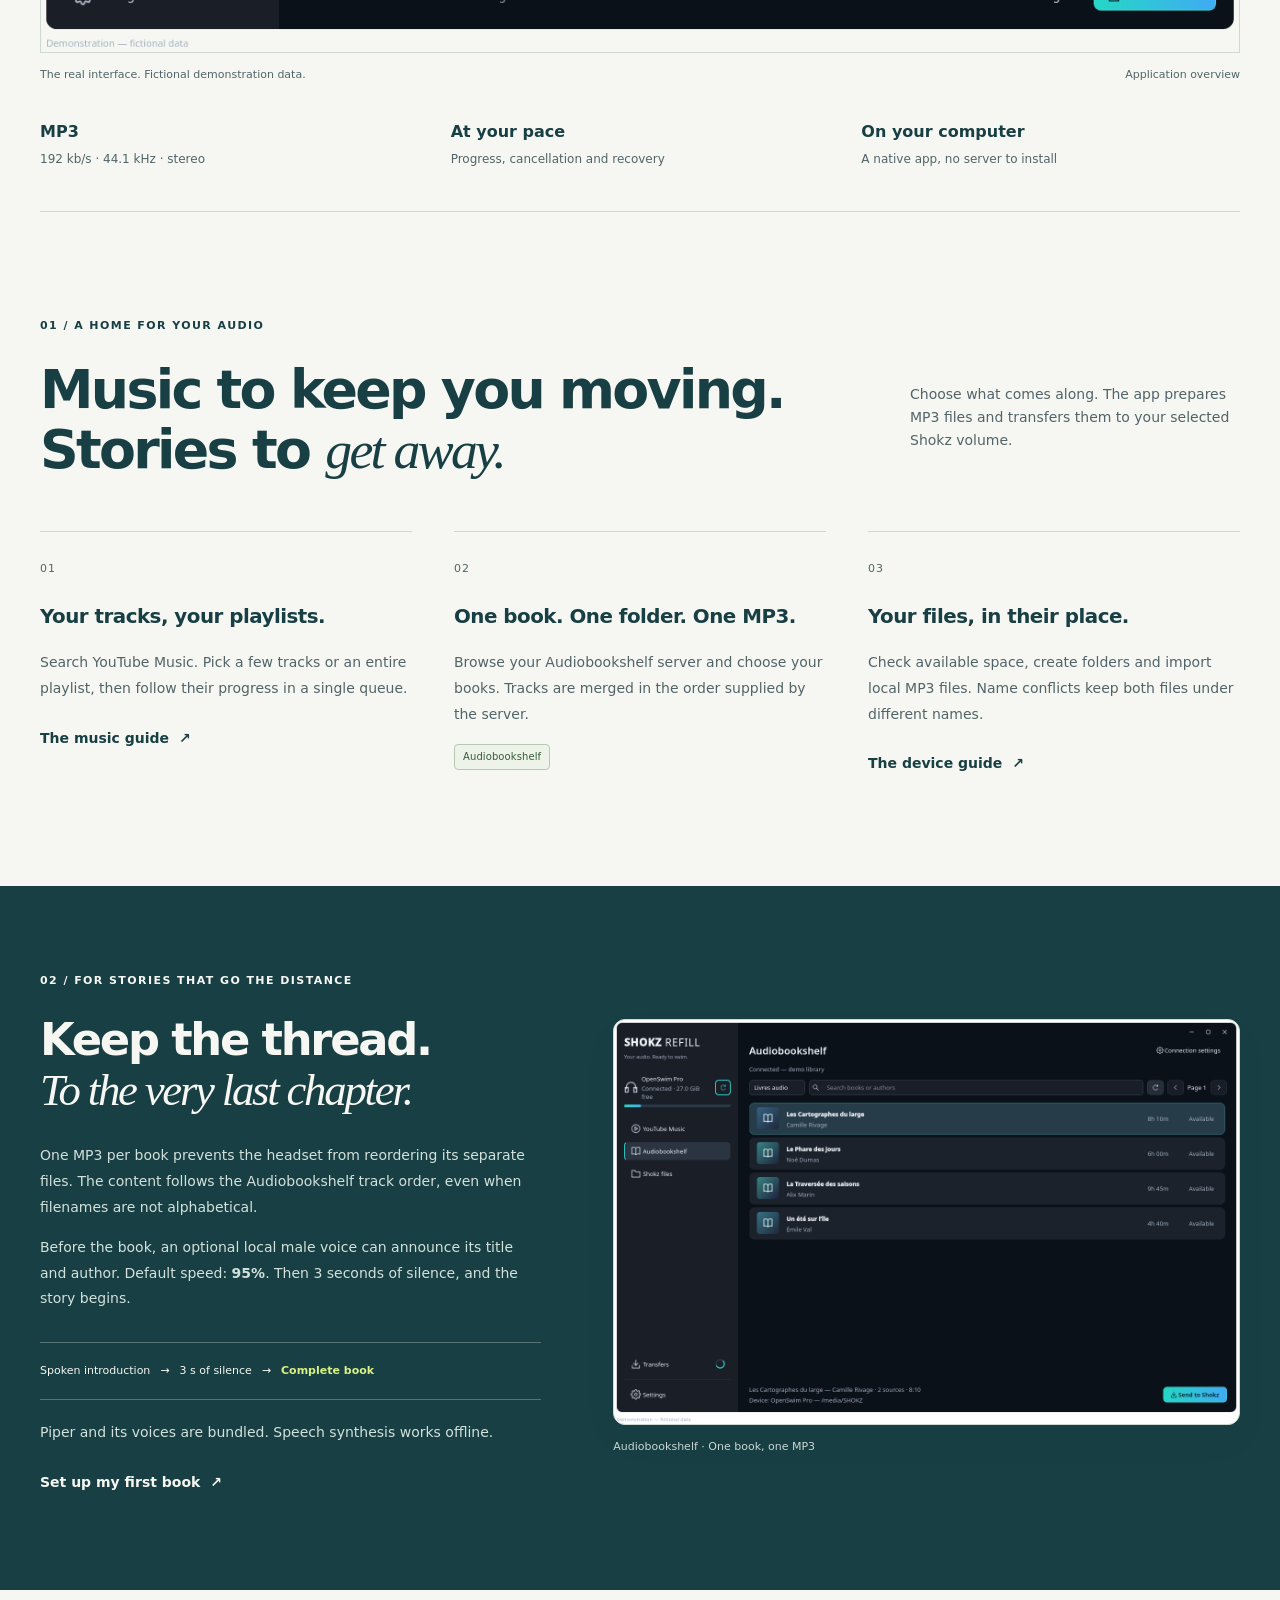
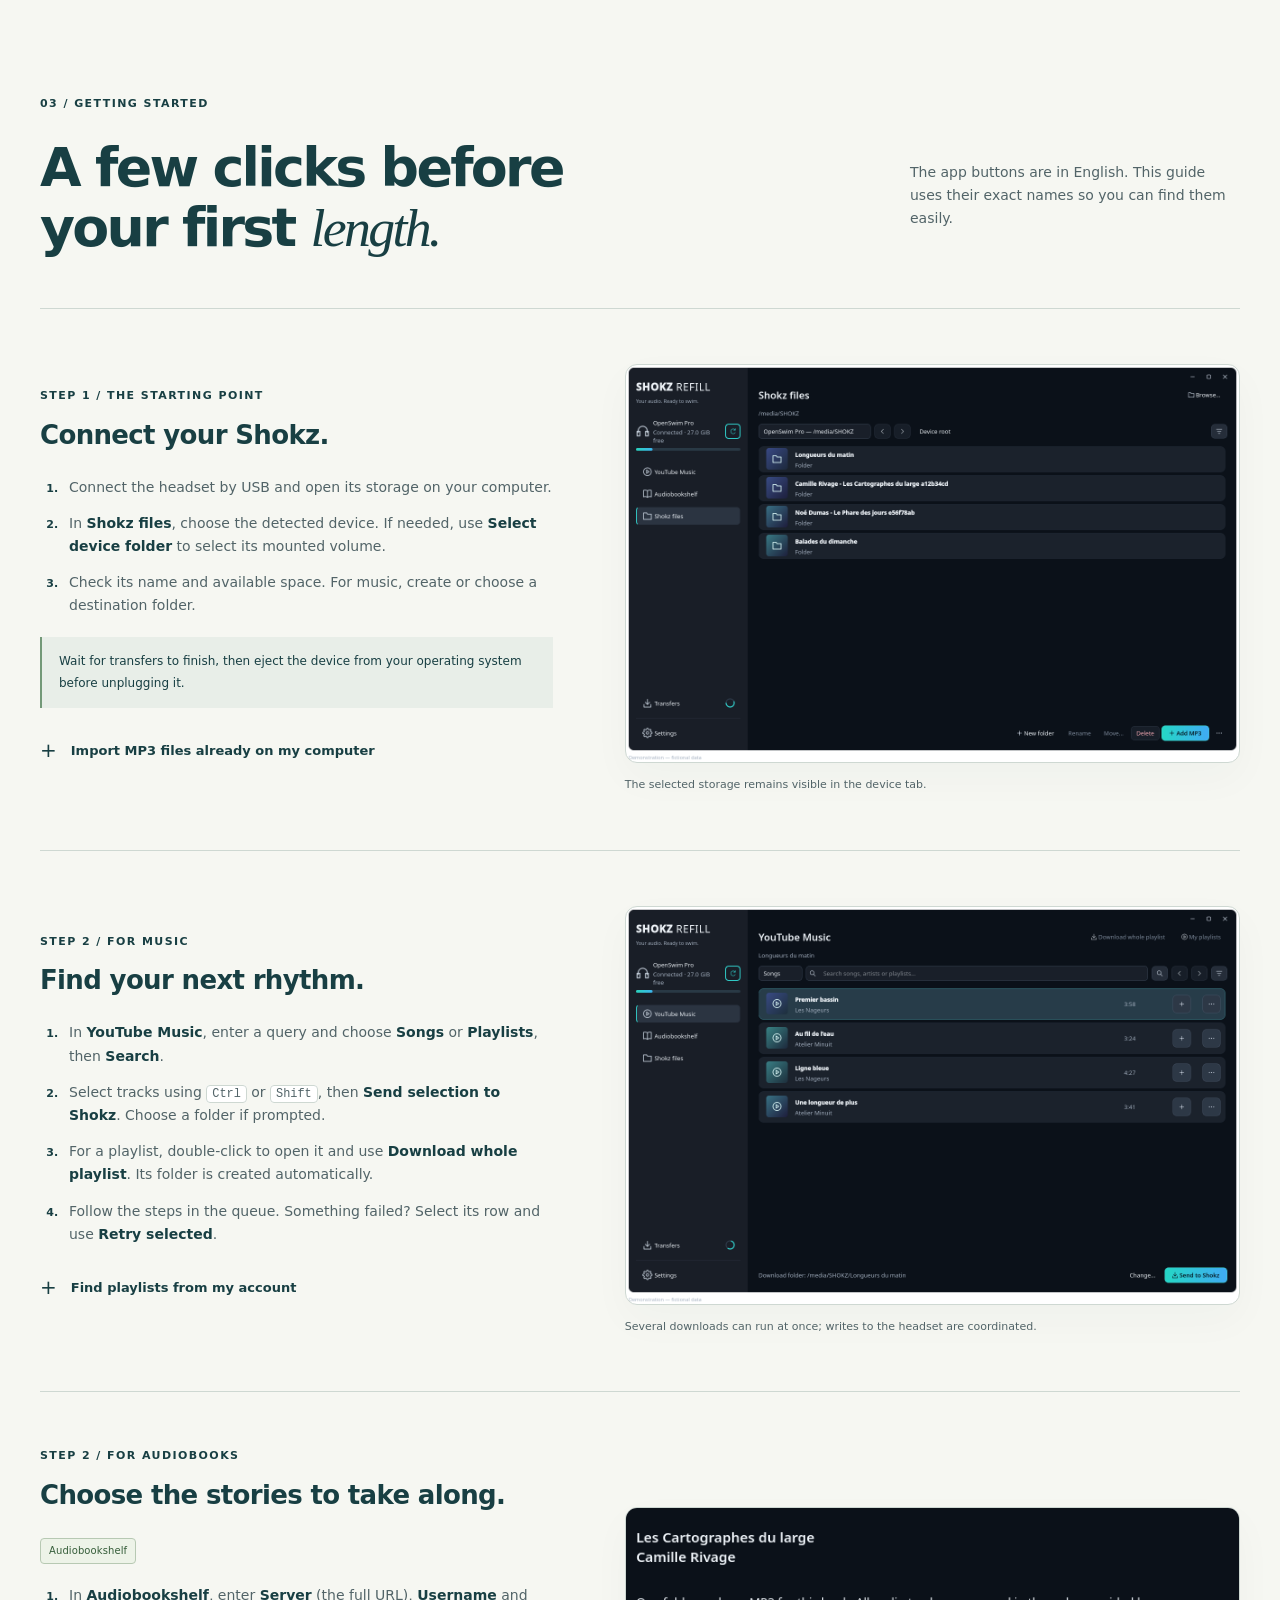
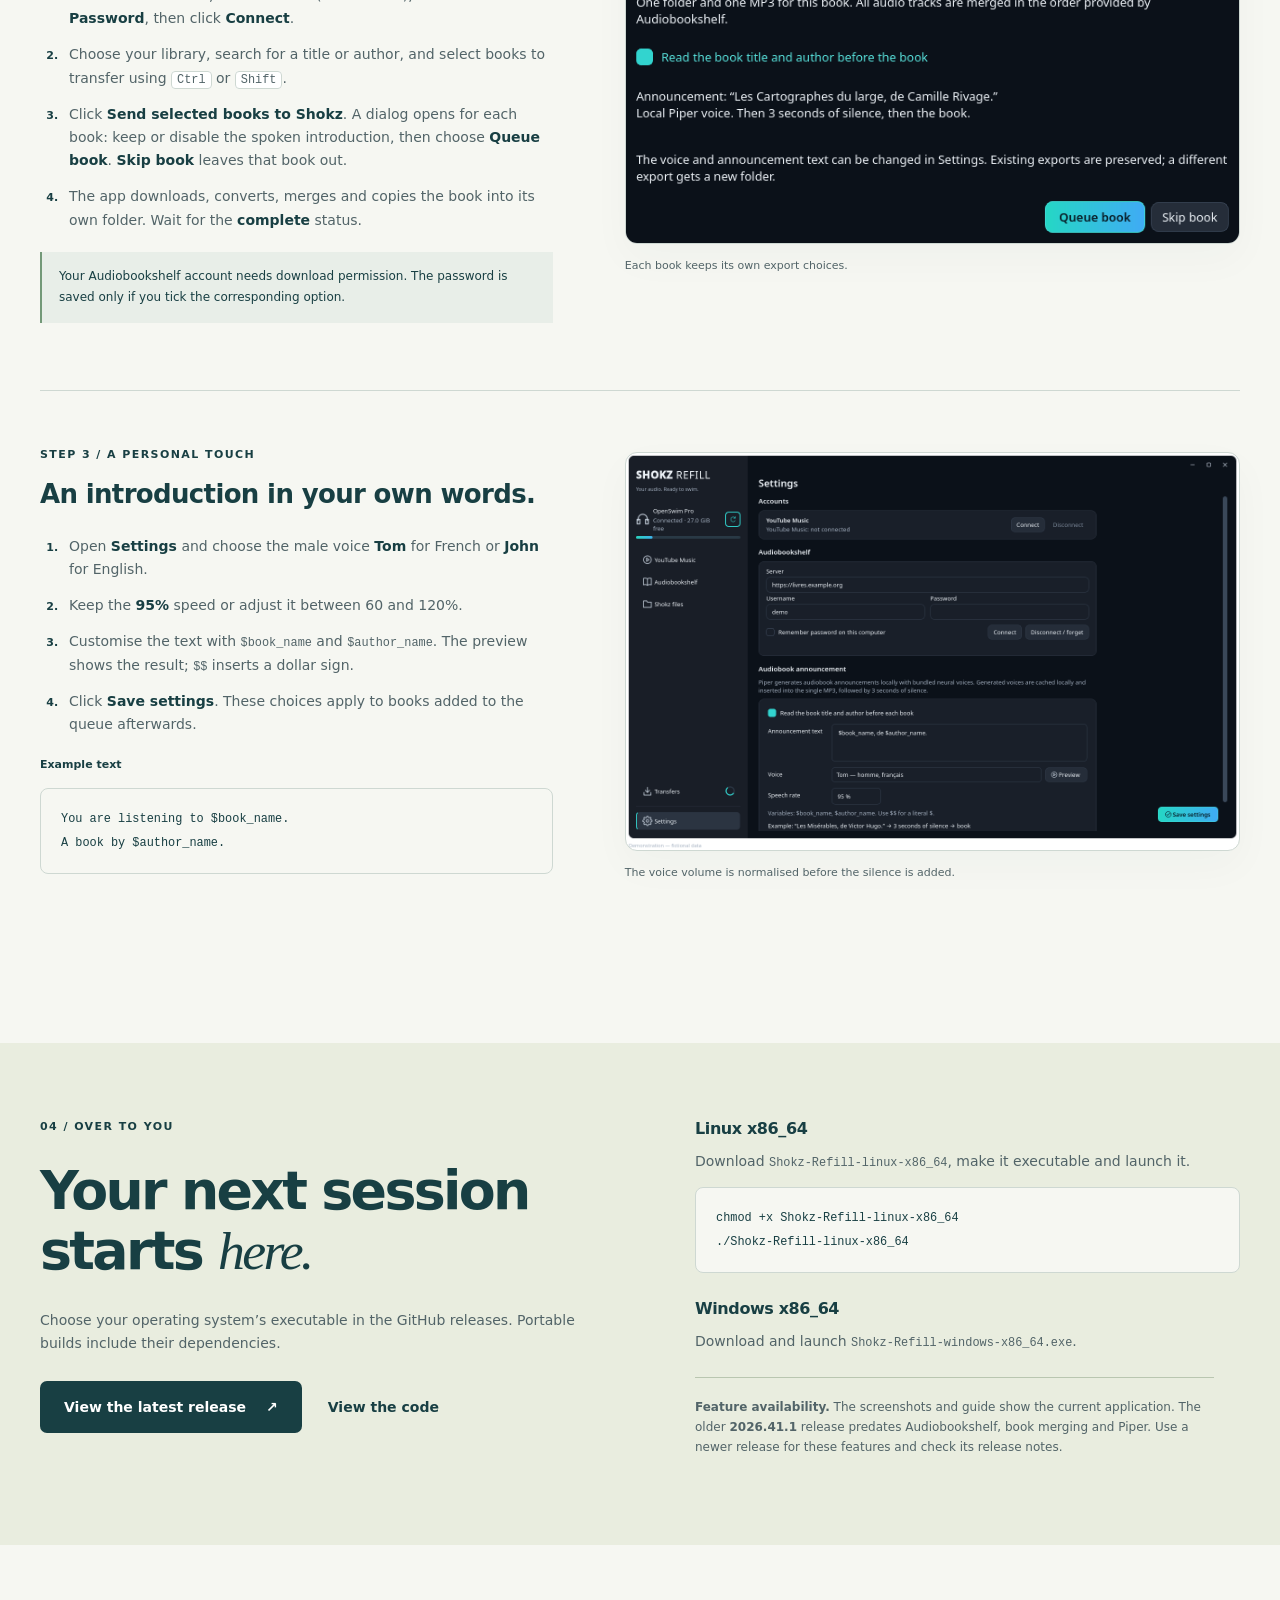
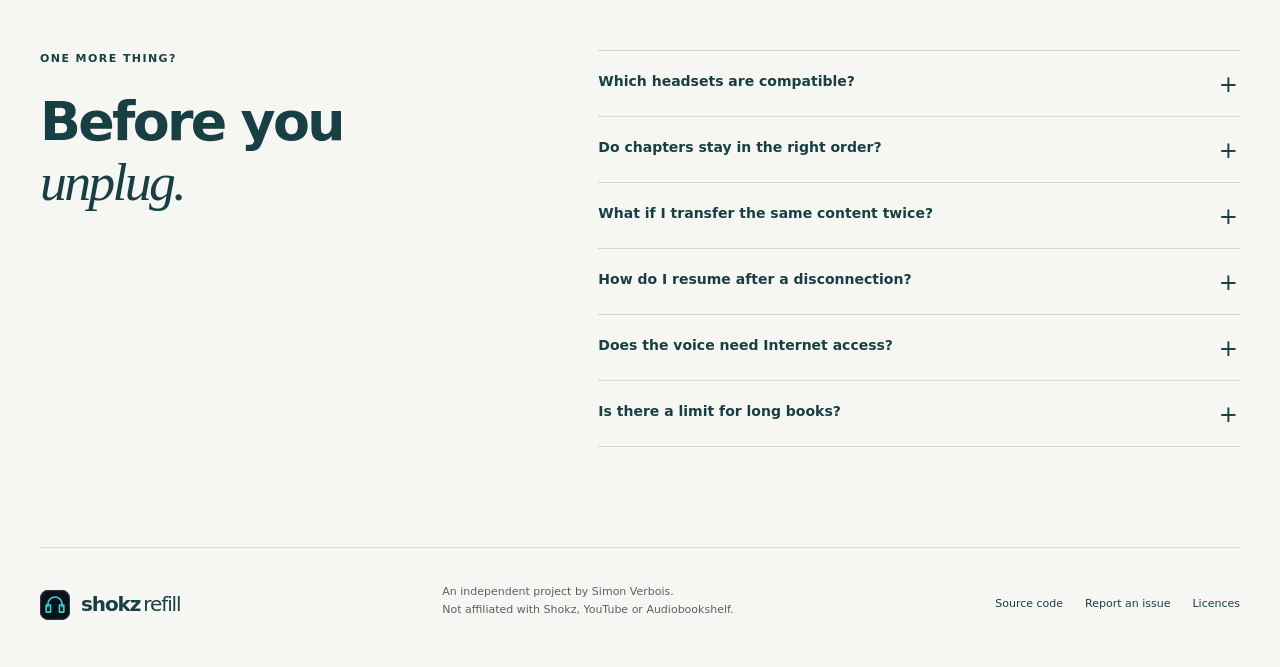
==== commit 56b932c2: "Redesign desktop workflows and preserve music and audiobook playback order Add browser-based YouTube" ====
--- a/docs/index.html
+++ b/docs/index.html
@@ -133,7 +133,7 @@
             <h3>Connect your Shokz.</h3>
             <ol class="steps">
               <li>Connect the headset by USB and open its storage on your computer.</li>
-              <li>In <strong>Shokz device / files</strong>, choose the detected device. If needed, use <strong>Select device folder</strong> to select its mounted volume.</li>
+              <li>In <strong>Shokz files</strong>, choose the detected device. If needed, use <strong>Select device folder</strong> to select its mounted volume.</li>
               <li>Check its name and available space. For music, create or choose a destination folder.</li>
             </ol>
             <p class="tip">Wait for transfers to finish, then eject the device from your operating system before unplugging it.</p>
@@ -153,7 +153,7 @@
             <h3>Find your next rhythm.</h3>
             <ol class="steps">
               <li>In <strong>YouTube Music</strong>, enter a query and choose <strong>Songs</strong> or <strong>Playlists</strong>, then <strong>Search</strong>.</li>
-              <li>Select tracks using <kbd>Ctrl</kbd> or <kbd>Shift</kbd>, then <strong>Download / transfer selected</strong>. Choose a folder if prompted.</li>
+              <li>Select tracks using <kbd>Ctrl</kbd> or <kbd>Shift</kbd>, then <strong>Send selection to Shokz</strong>. Choose a folder if prompted.</li>
               <li>For a playlist, double-click to open it and use <strong>Download whole playlist</strong>. Its folder is created automatically.</li>
               <li>Follow the steps in the queue. Something failed? Select its row and use <strong>Retry selected</strong>.</li>
             </ol>
@@ -175,7 +175,7 @@
             <ol class="steps">
               <li>In <strong>Audiobookshelf</strong>, enter <strong>Server</strong> (the full URL), <strong>Username</strong> and <strong>Password</strong>, then click <strong>Connect</strong>.</li>
               <li>Choose your library, search for a title or author, and select books to transfer using <kbd>Ctrl</kbd> or <kbd>Shift</kbd>.</li>
-              <li>Click <strong>Download / transfer selected books</strong>. A dialog opens for each book: keep or disable the spoken introduction, then choose <strong>Queue book</strong>. <strong>Skip book</strong> leaves that book out.</li>
+              <li>Click <strong>Send selected books to Shokz</strong>. A dialog opens for each book: keep or disable the spoken introduction, then choose <strong>Queue book</strong>. <strong>Skip book</strong> leaves that book out.</li>
               <li>The app downloads, converts, merges and copies the book into its own folder. Wait for the <strong>complete</strong> status.</li>
             </ol>
             <p class="tip">Your Audiobookshelf account needs download permission. The password is saved only if you tick the corresponding option.</p>
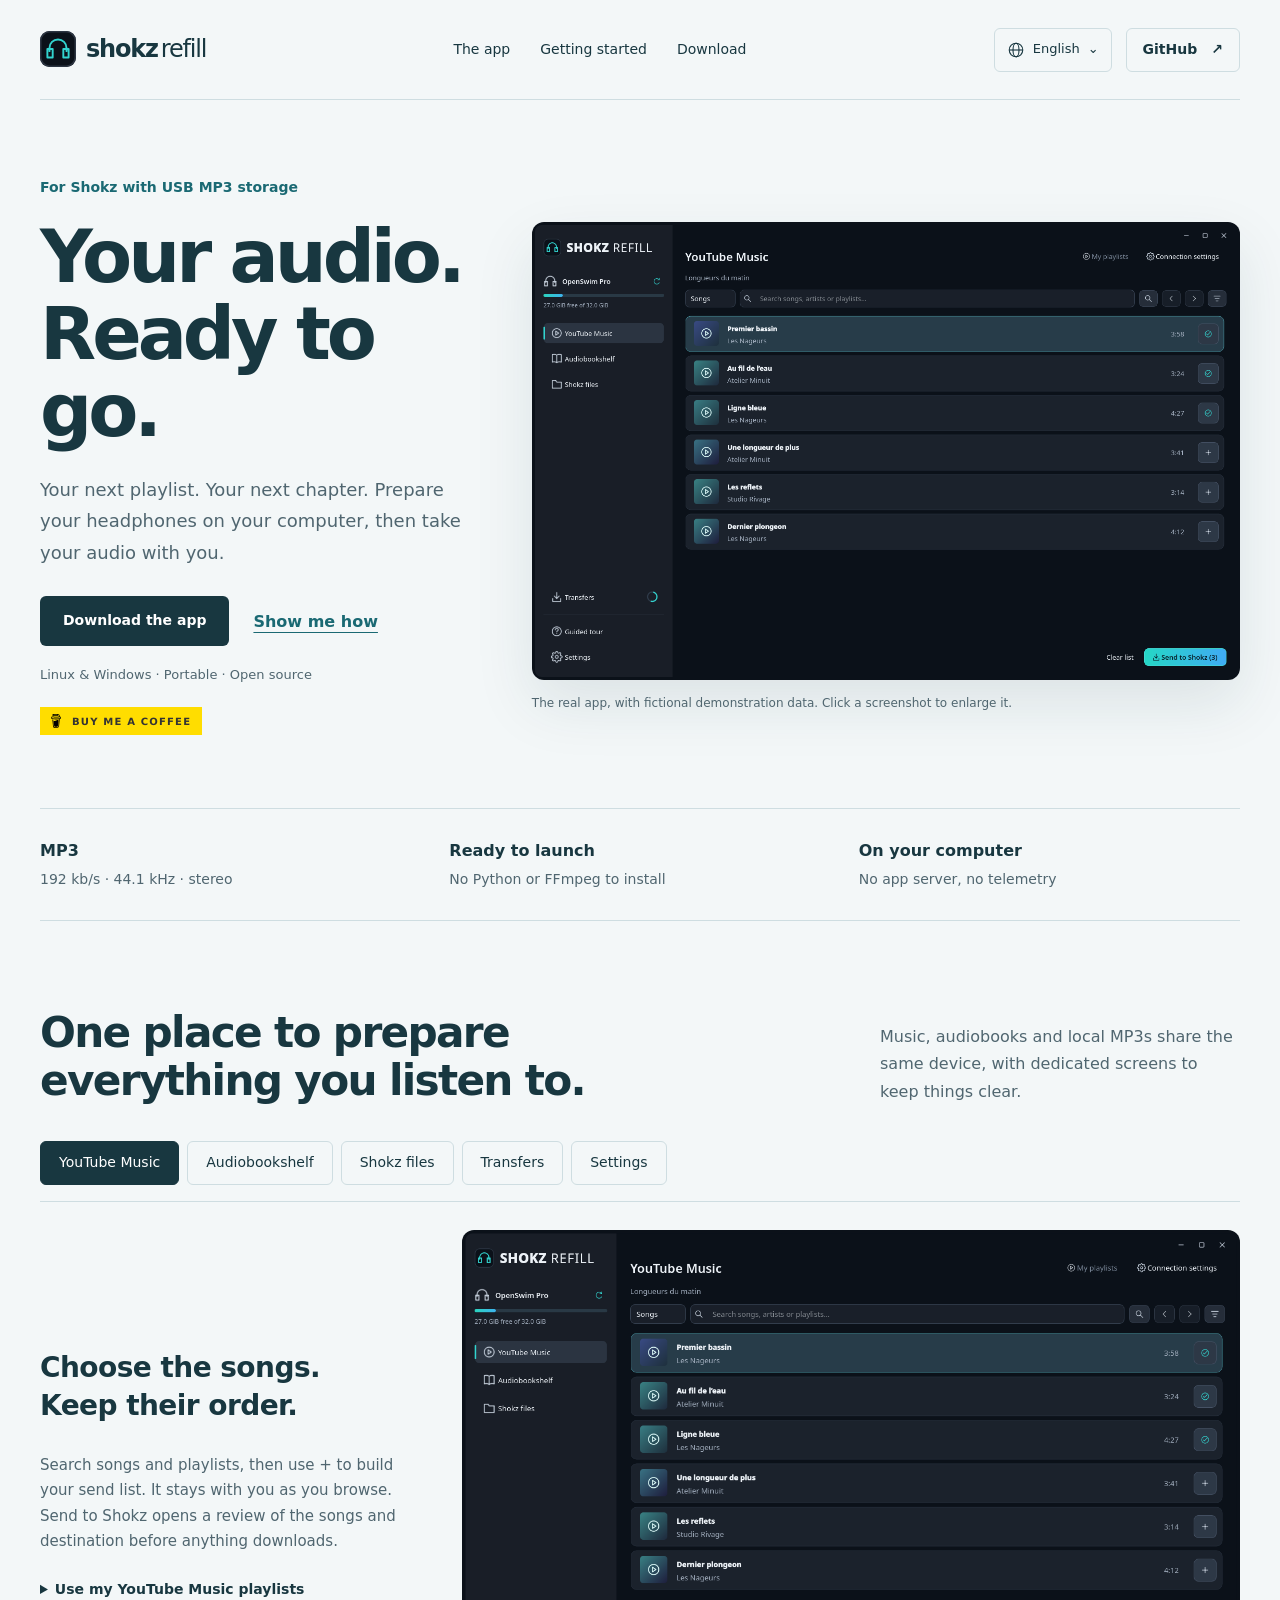
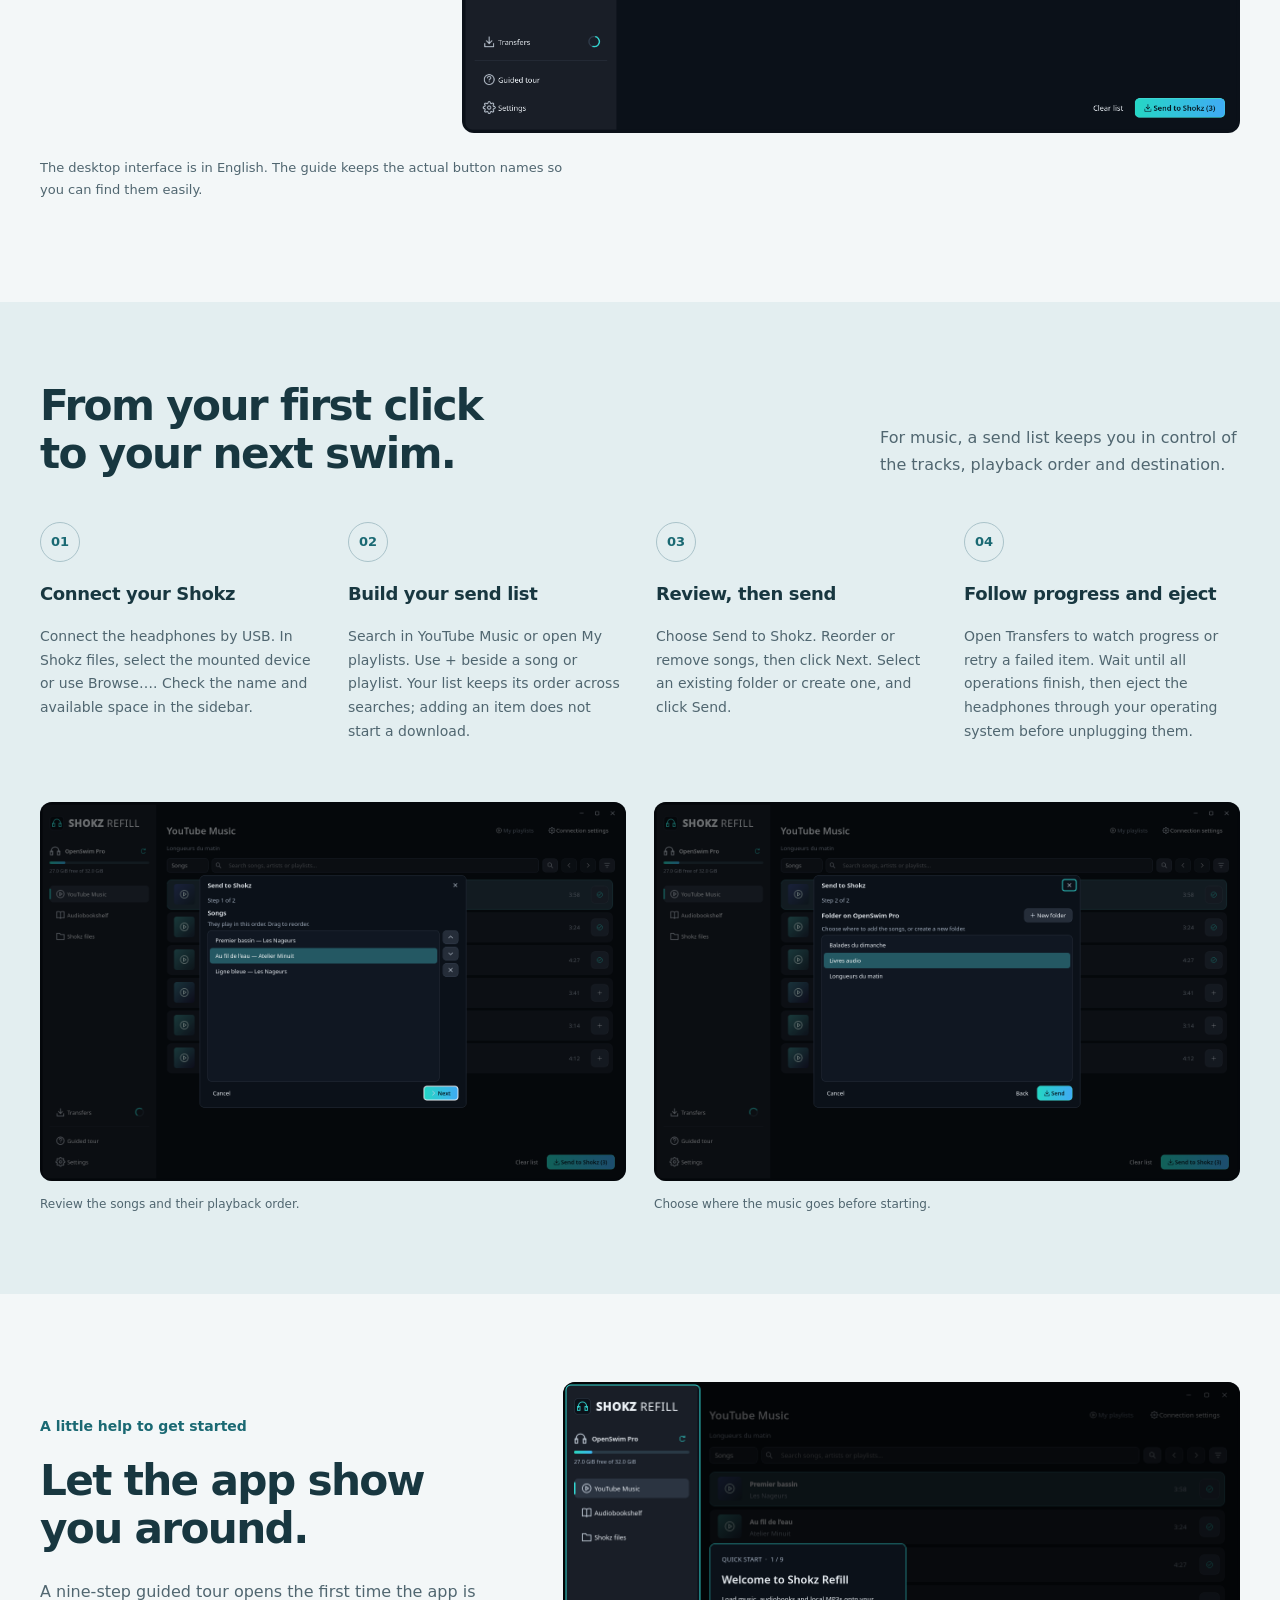
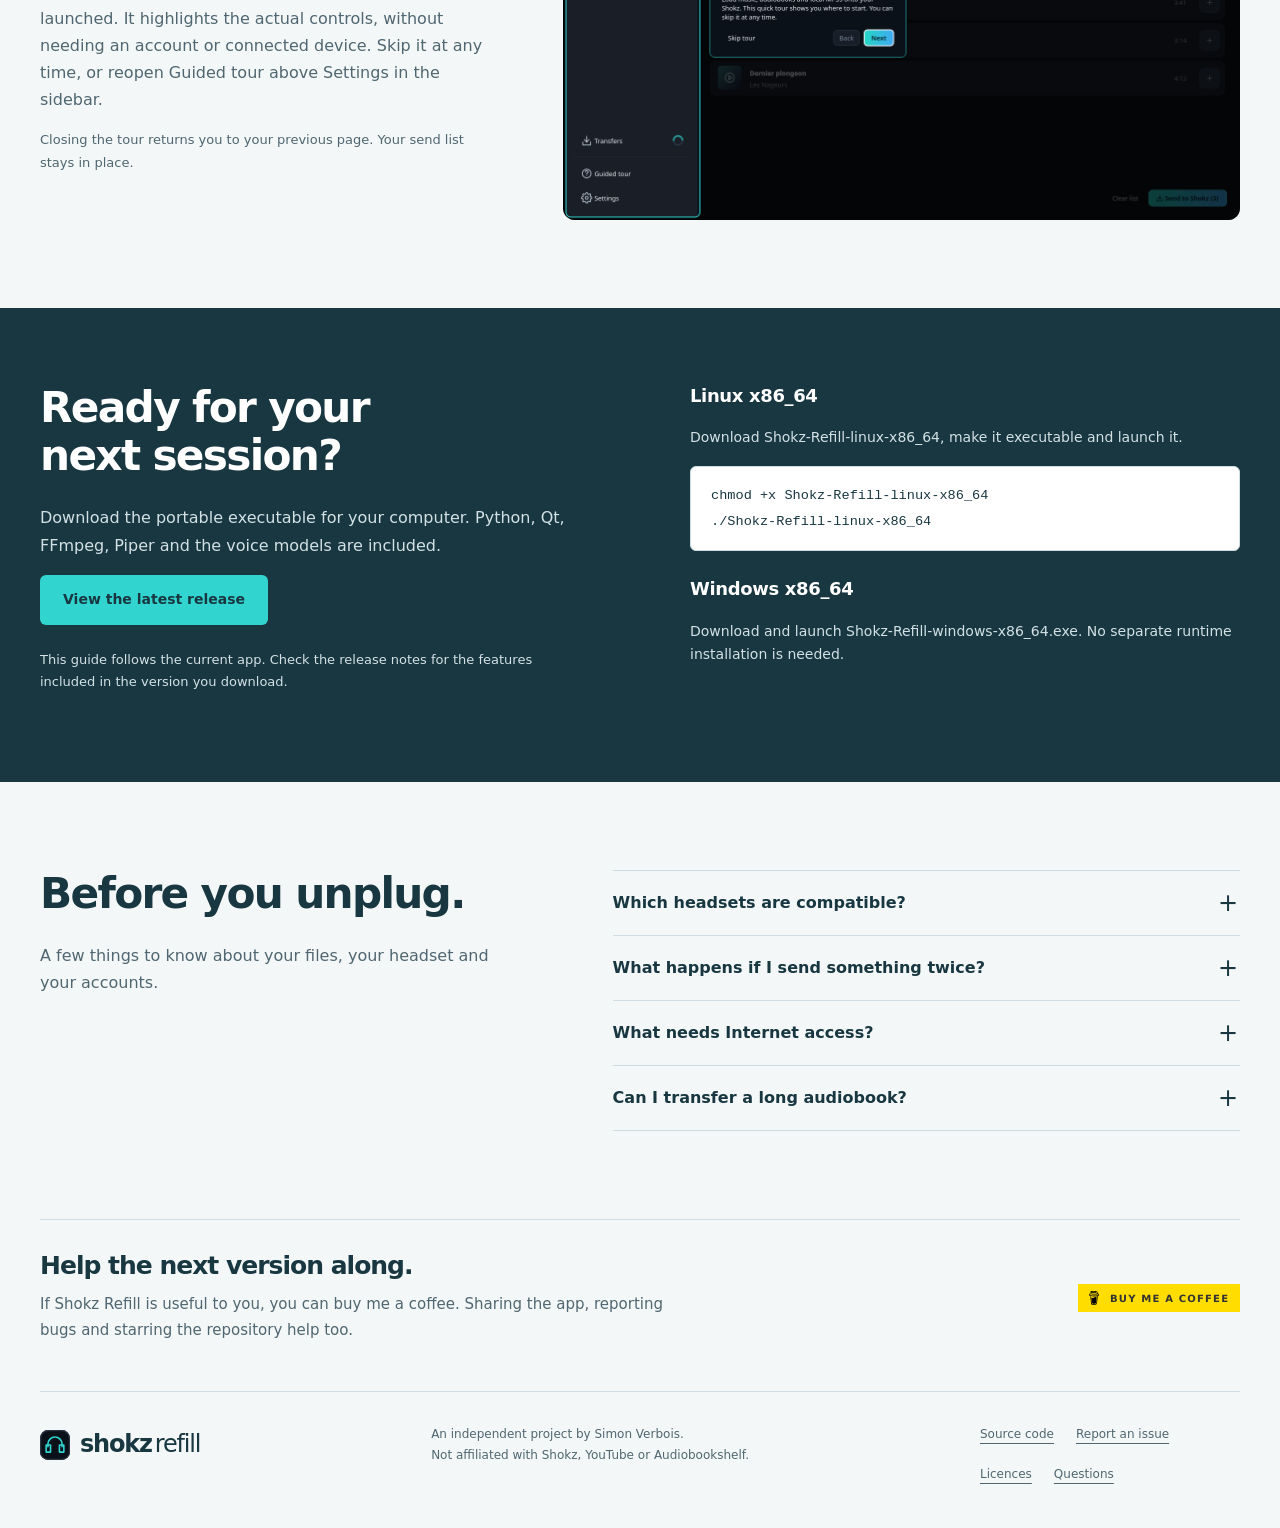
==== commit 986bc72c: "Refresh multilingual website, screenshots and project support links" ====
--- a/docs/index.html
+++ b/docs/index.html
@@ -1,14 +1,14 @@
 <!doctype html>
-
 
 <html lang="en">
   <head>
     <meta charset="utf-8">
     <meta name="viewport" content="width=device-width, initial-scale=1">
-    <meta name="theme-color" content="#f6f7f2">
-    <meta name="description" content="Prepare music and audiobooks for your Shokz. YouTube Music, Audiobookshelf, compatible MP3 files and verified transfers in a desktop app for Linux and Windows.">
-    <meta property="og:title" content="Shokz Refill — Your audio, ready to dive in.">
-    <meta property="og:description" content="Music, audiobooks and MP3 transfers. Explore the app and its illustrated getting-started guide.">
+    <meta name="theme-color" content="#f3f7f8">
+    <title>Shokz Refill — Your audio, ready to go.</title>
+    <meta name="description" content="Prepare music, Audiobookshelf chapters and local MP3s for your Shokz. A portable Linux and Windows app with verified transfers, offline voices and a guided tour.">
+    <meta property="og:title" content="Shokz Refill — Your audio, ready to go.">
+    <meta property="og:description" content="Prepare music, Audiobookshelf chapters and local MP3s for your Shokz. A portable Linux and Windows app with verified transfers, offline voices and a guided tour.">
     <meta property="og:type" content="website">
     <meta property="og:url" content="https://simon-verbois.github.io/shokz-filler/">
     <meta property="og:image" content="https://simon-verbois.github.io/shokz-filler/screenshots/music.png">
@@ -16,7 +16,6 @@
     <link rel="icon" href="favicon.svg" type="image/svg+xml">
     <link rel="stylesheet" href="styles.css">
     <script src="site.js" defer></script>
-    <title>Shokz Refill — Your audio, ready to dive in.</title>
   <link rel="alternate" hreflang="en" href="https://simon-verbois.github.io/shokz-filler/">
 <link rel="alternate" hreflang="fr" href="https://simon-verbois.github.io/shokz-filler/fr/">
 <link rel="alternate" hreflang="nl" href="https://simon-verbois.github.io/shokz-filler/nl/">
@@ -27,250 +26,228 @@
   <body>
     <a class="skip" href="#contenu">Skip to content</a>
     <header class="header wrap">
-      <a class="brand" href="./" aria-label="Shokz Refill home"><img src="favicon.svg" width="38" height="38" alt=""><span>shokz<span class="brand-light">refill</span></span></a>
+      <a class="brand" href="./" aria-label="Shokz Refill home"><img src="favicon.svg" width="36" height="36" alt=""><span>shokz<span class="brand-light">refill</span></span></a>
       <nav aria-label="Main navigation">
-        <a href="#decouvrir">The app</a><a href="#guide">How to use it</a><a href="#questions">Questions</a>
+        <a href="#decouvrir">The app</a>
+        <a href="#guide">Getting started</a>
+        <a href="#telecharger">Download</a>
       </nav><div class="header-actions"><details class="language-picker"><summary aria-label="Site language: English"><svg viewBox="0 0 24 24" aria-hidden="true"><circle cx="12" cy="12" r="9"></circle><ellipse cx="12" cy="12" rx="4" ry="9"></ellipse><path d="M3 12h18"></path></svg><span>English</span><span aria-hidden="true">⌄</span></summary><ul><li><a href="./" lang="en" hreflang="en" aria-current="page">English</a></li><li><a href="./fr/" lang="fr" hreflang="fr">Français</a></li><li><a href="./nl/" lang="nl" hreflang="nl">Nederlands</a></li><li><a href="./de/" lang="de" hreflang="de">Deutsch</a></li><li><a href="./es/" lang="es" hreflang="es">Español</a></li></ul></details>
       <a class="button button-small button-outline" href="https://github.com/simon-verbois/shokz-filler">GitHub <span aria-hidden="true">↗</span></a>
     </div></header>
     <main id="contenu">
       <section class="hero wrap" aria-labelledby="hero-title">
         <div class="hero-copy">
-          <p class="eyebrow"><span class="dot" aria-hidden="true"></span> Your audio companion, before your next session</p>
-          <h1 id="hero-title">Your audio.<br>Ready to <em>dive in.</em></h1>
-          <p class="lead">A little music. A book to finish.<br>Get your Shokz ready, then leave the screen in your locker.</p>
+          <p class="eyebrow">For Shokz with USB MP3 storage</p>
+          <h1 id="hero-title">Your audio.<br>Ready to go.</h1>
+          <p class="lead">Your next playlist. Your next chapter. Prepare your headphones on your computer, then take your audio with you.</p>
           <div class="actions">
-            <a class="button button-primary" href="#telecharger">Download the app <span aria-hidden="true">↓</span></a><a class="text-link" href="#guide">Get started <span aria-hidden="true">↗</span></a>
-          </div>
-          <p class="small muted">Desktop app · Linux &amp; Windows · Open source</p>
-        </div>
-        <div class="hero-art" aria-hidden="true">
-          <span class="art-label">THE RIGHT RHYTHM.<br>THE RIGHT STORY.</span>
-          <svg viewbox="0 0 420 340" fill="none">
-            <path class="water water-back" d="M-10 138C45 75 103 75 160 138S275 201 332 138S430 75 470 138M-10 181C45 118 103 118 160 181S275 244 332 181S430 118 470 181M-10 224C45 161 103 161 160 224S275 287 332 224S430 161 470 224"></path>
-            <path class="water water-front" d="M-10 118C45 55 103 55 160 118S275 181 332 118S430 55 470 118M-10 161C45 98 103 98 160 161S275 224 332 161S430 98 470 161M-10 204C45 141 103 141 160 204S275 267 332 204S430 141 470 204"></path>
-            <circle cx="316" cy="54" r="13" fill="currentColor"></circle>
-          </svg>
-          <span class="art-bottom">01 — CHOOSE 02 — TRANSFER 03 — ENJOY</span>
-        </div>
-      </section>
-      <div class="wrap">
+            <a class="button button-primary" href="#telecharger">Download the app</a>
+            <a class="text-link" href="#guide">Show me how</a>
+          </div>
+          <p class="small muted">Linux &amp; Windows · Portable · Open source</p>
+          <a class="coffee-link" href="https://buymeacoffee.com/simonverbois" aria-label="Support Shokz Refill on Buy Me a Coffee"><img src="buy-me-a-coffee.svg" width="162" height="28" alt="Buy Me a Coffee"></a>
+        </div>
         <figure class="hero-shot">
-          <div class="window-heading">
-            <span><i aria-hidden="true"></i> Shokz Refill</span><span>YOUR NEXT SESSION STARTS HERE</span>
-          </div>
-          <a class="screenshot" href="screenshots/music.png" data-preview aria-label="Enlarge the YouTube Music screenshot"><img src="screenshots/music.png" width="1360" height="880" alt="The real Shokz Refill interface with music results, track selection and download and transfer progress" fetchpriority="high"></a>
-          <figcaption><span>The real interface. Fictional demonstration data.</span><span>Application overview</span></figcaption>
+          <a class="screenshot" href="screenshots/music.png" data-preview><img src="screenshots/music.png" width="1360" height="880" fetchpriority="high" alt="Music search with three songs in the send list"></a>
+          <figcaption>The real app, with fictional demonstration data. Click a screenshot to enlarge it.</figcaption>
         </figure>
+      </section>
+      <div class="specs wrap">
+        <p><strong>MP3</strong><span>192 kb/s · 44.1 kHz · stereo</span></p>
+        <p>
+          <strong>Ready to launch</strong><span>No Python or FFmpeg to install</span>
+        </p>
+        <p>
+          <strong>On your computer</strong><span>No app server, no telemetry</span>
+        </p>
       </div>
-      <div class="specs wrap" aria-label="Application features">
-        <p><strong>MP3</strong><span>192 kb/s · 44.1 kHz · stereo</span></p>
-        <p><strong>At your pace</strong><span>Progress, cancellation and recovery</span></p>
-        <p><strong>On your computer</strong><span>A native app, no server to install</span></p>
-      </div>
-
-      <section class="section wrap" id="decouvrir" aria-labelledby="discover-title">
+
+      <section class="section wrap" id="decouvrir" aria-labelledby="app-title">
         <div class="section-head">
-          <div>
-            <p class="eyebrow">01 / A home for your audio</p>
-            <h2 id="discover-title">Music to keep you moving.<br>Stories to <em>get away.</em></h2>
-          </div>
-          <p>Choose what comes along. The app prepares MP3 files and transfers them to your selected Shokz volume.</p>
-        </div>
-        <div class="tour-grid">
-          <article>
-            <span class="feature-number">01</span>
-            <h3>Your tracks, your playlists.</h3>
-            <p>Search YouTube Music. Pick a few tracks or an entire playlist, then follow their progress in a single queue.</p>
-            <a class="text-link" href="#guide-musique">The music guide <span aria-hidden="true">↗</span></a>
-          </article>
-          <article>
-            <span class="feature-number">02</span>
-            <h3>One book. One folder. One MP3.</h3>
-            <p>Browse your Audiobookshelf server and choose your books. Tracks are merged in the order supplied by the server.</p>
-            <span class="development-label">Audiobookshelf</span>
-          </article>
-          <article>
-            <span class="feature-number">03</span>
-            <h3>Your files, in their place.</h3>
-            <p>Check available space, create folders and import local MP3 files. Name conflicts keep both files under different names.</p>
-            <a class="text-link" href="#guide-appareil">The device guide <span aria-hidden="true">↗</span></a>
-          </article>
-        </div>
-      </section>
-
-      <section class="book-section" aria-labelledby="book-title">
-        <div class="wrap book-layout">
-          <div>
-            <p class="eyebrow">02 / For stories that go the distance</p>
-            <h2 id="book-title">Keep the thread.<br><em>To the very last chapter.</em></h2>
-            <p>One MP3 per book prevents the headset from reordering its separate files. The content follows the Audiobookshelf track order, even when filenames are not alphabetical.</p>
-            <p>Before the book, an optional local male voice can announce its title and author. Default speed: <strong>95%</strong>. Then 3 seconds of silence, and the story begins.</p>
-            <div class="book-sequence" aria-label="Order within the final file">
-              <span>Spoken introduction</span><span aria-hidden="true">→</span><span>3 s of silence</span><span aria-hidden="true">→</span><strong>Complete book</strong>
-            </div>
-            <p class="small">Piper and its voices are bundled. Speech synthesis works offline.</p>
-            <a class="text-link" href="#guide-livres">Set up my first book <span aria-hidden="true">↗</span></a>
-          </div>
-          <figure>
-            <a class="screenshot screenshot-framed" href="screenshots/audiobooks.png" data-preview aria-label="Enlarge the Audiobookshelf screenshot"><img src="screenshots/audiobooks.png" width="1360" height="880" loading="lazy" alt="Audiobookshelf tab with a fictional server, a library and four books, one selected"></a>
-            <figcaption>Audiobookshelf · One book, one MP3</figcaption>
-          </figure>
-        </div>
-      </section>
-
-      <section class="section wrap guide" id="guide" aria-labelledby="guide-title">
-        <div class="section-head">
-          <div>
-            <p class="eyebrow">03 / Getting started</p>
-            <h2 id="guide-title">A few clicks before<br>your first <em>length.</em></h2>
-          </div>
-          <p>The app buttons are in English. This guide uses their exact names so you can find them easily.</p>
-        </div>
-        <article class="guide-block" id="guide-appareil">
-          <div class="guide-copy">
-            <p class="eyebrow">Step 1 / The starting point</p>
-            <h3>Connect your Shokz.</h3>
-            <ol class="steps">
-              <li>Connect the headset by USB and open its storage on your computer.</li>
-              <li>In <strong>Shokz files</strong>, choose the detected device. If needed, use <strong>Select device folder</strong> to select its mounted volume.</li>
-              <li>Check its name and available space. For music, create or choose a destination folder.</li>
-            </ol>
-            <p class="tip">Wait for transfers to finish, then eject the device from your operating system before unplugging it.</p>
-            <details>
-              <summary>Import MP3 files already on my computer</summary>
-              <p>Open your chosen folder in the device tab, click <strong>Add local MP3</strong> and select your files. The app copies them without re-encoding: their quality and metadata stay as they are. Use <strong>New folder</strong> to create a folder and <strong>Move selected…</strong> to organise files already on the headset.</p>
-            </details>
-          </div>
-          <figure>
-            <a class="screenshot screenshot-framed" href="screenshots/device.png" data-preview aria-label="Enlarge the device screenshot"><img src="screenshots/device.png" width="1360" height="880" loading="lazy" alt="Shokz file browser with the selected volume, free space and several music and audiobook folders"></a>
-            <figcaption>The selected storage remains visible in the device tab.</figcaption>
-          </figure>
-        </article>
-        <article class="guide-block" id="guide-musique">
-          <div class="guide-copy">
-            <p class="eyebrow">Step 2 / For music</p>
-            <h3>Find your next rhythm.</h3>
-            <ol class="steps">
-              <li>In <strong>YouTube Music</strong>, enter a query and choose <strong>Songs</strong> or <strong>Playlists</strong>, then <strong>Search</strong>.</li>
-              <li>Select tracks using <kbd>Ctrl</kbd> or <kbd>Shift</kbd>, then <strong>Send selection to Shokz</strong>. Choose a folder if prompted.</li>
-              <li>For a playlist, double-click to open it and use <strong>Download whole playlist</strong>. Its folder is created automatically.</li>
-              <li>Follow the steps in the queue. Something failed? Select its row and use <strong>Retry selected</strong>.</li>
-            </ol>
-            <details>
-              <summary>Find playlists from my account</summary>
-              <p>Click <strong>Connect YouTube Music</strong> and follow the dialog to import headers from a <code>/browse</code> request in your music.youtube.com session. Then use <strong>My playlists</strong>. Public search works without signing in.</p>
-            </details>
-          </div>
-          <figure>
-            <a class="screenshot screenshot-framed" href="screenshots/music.png" data-preview aria-label="Enlarge the music results"><img src="screenshots/music.png" width="1360" height="880" loading="lazy" alt="Fictional music tracks and a queue showing a completed transfer, a conversion and a waiting track"></a>
-            <figcaption>Several downloads can run at once; writes to the headset are coordinated.</figcaption>
-          </figure>
-        </article>
-        <article class="guide-block" id="guide-livres">
-          <div class="guide-copy">
-            <p class="eyebrow">Step 2 / For audiobooks</p>
-            <h3>Choose the stories to take along.</h3>
-            <span class="development-label">Audiobookshelf</span>
-            <ol class="steps">
-              <li>In <strong>Audiobookshelf</strong>, enter <strong>Server</strong> (the full URL), <strong>Username</strong> and <strong>Password</strong>, then click <strong>Connect</strong>.</li>
-              <li>Choose your library, search for a title or author, and select books to transfer using <kbd>Ctrl</kbd> or <kbd>Shift</kbd>.</li>
-              <li>Click <strong>Send selected books to Shokz</strong>. A dialog opens for each book: keep or disable the spoken introduction, then choose <strong>Queue book</strong>. <strong>Skip book</strong> leaves that book out.</li>
-              <li>The app downloads, converts, merges and copies the book into its own folder. Wait for the <strong>complete</strong> status.</li>
-            </ol>
-            <p class="tip">Your Audiobookshelf account needs download permission. The password is saved only if you tick the corresponding option.</p>
-          </div>
-          <figure>
-            <a class="screenshot screenshot-framed" href="screenshots/book-export.png" data-preview aria-label="Enlarge the book export options"><img src="screenshots/book-export.png" width="660" height="360" loading="lazy" alt="Export dialog with the title and author announcement enabled, the spoken text, a three-second pause and Queue book and Skip book buttons"></a>
-            <figcaption>Each book keeps its own export choices.</figcaption>
-          </figure>
-        </article>
-        <article class="guide-block" id="guide-voix">
-          <div class="guide-copy">
-            <p class="eyebrow">Step 3 / A personal touch</p>
-            <h3>An introduction in your own words.</h3>
-            <ol class="steps">
-              <li>Open <strong>Settings</strong> and choose the male voice <strong>Tom</strong> for French or <strong>John</strong> for English.</li>
-              <li>Keep the <strong>95%</strong> speed or adjust it between 60 and 120%.</li>
-              <li>Customise the text with <code>$book_name</code> and <code>$author_name</code>. The preview shows the result; <code>$$</code> inserts a dollar sign.</li>
-              <li>Click <strong>Save settings</strong>. These choices apply to books added to the queue afterwards.</li>
-            </ol>
-            <p class="template-label">Example text</p>
-            <pre><code>You are listening to $book_name.
-A book by $author_name.</code></pre>
-          </div>
-          <figure>
-            <a class="screenshot screenshot-framed" href="screenshots/settings.png" data-preview aria-label="Enlarge the voice settings"><img src="screenshots/settings.png" width="1360" height="880" loading="lazy" alt="Real Piper speech settings with the male French voice Tom, 95% speed and a template preview"></a>
-            <figcaption>The voice volume is normalised before the silence is added.</figcaption>
-          </figure>
-        </article>
+          <h2 id="app-title">One place to prepare everything you listen to.</h2>
+          <p>Music, audiobooks and local MP3s share the same device, with dedicated screens to keep things clear.</p>
+        </div>
+        <div class="app-gallery" data-gallery>
+          <div class="screen-tabs" aria-label="Application screens">
+            <a href="#guide-musique" data-screen>YouTube Music</a>
+            <a href="#guide-livres" data-screen>Audiobookshelf</a>
+            <a href="#guide-appareil" data-screen>Shokz files</a>
+            <a href="#screen-transfers" data-screen>Transfers</a>
+            <a href="#guide-voix" data-screen>Settings</a>
+          </div>
+          <article class="screen-panel" id="guide-musique" data-panel>
+            <div>
+              <h3>Choose the songs. Keep their order.</h3>
+              <p>Search songs and playlists, then use + to build your send list. It stays with you as you browse. Send to Shokz opens a review of the songs and destination before anything downloads.</p>
+              <details>
+                <summary>Use my YouTube Music playlists</summary>
+                <p>In Settings, click Connect next to YouTube Music. Open your browser, sign in and return to the app to import the session. Then open My playlists. Public search works without an account.</p>
+              </details>
+            </div>
+            <figure>
+              <a class="screenshot" href="screenshots/music.png" data-preview><img src="screenshots/music.png" width="1360" height="880" loading="lazy" alt="Music search with three songs in the send list"></a>
+            </figure>
+          </article>
+          <article class="screen-panel" id="guide-livres" data-panel>
+            <div>
+              <h3>One book. One folder. Numbered chapters.</h3>
+              <p>Connect your Audiobookshelf server in Settings. Select books and choose Send to Shokz: each chapter becomes a numbered MP3, copied in playback order. Available chapter metadata is used when valid; otherwise the source-file order is preserved.</p>
+              <a class="text-link" href="screenshots/chapters.png" data-preview><img class="preview-thumb" src="screenshots/chapters.png" width="1360" height="880" loading="lazy" alt="Numbered MP3 chapters in the Shokz file browser"><span>See the exported chapter files</span></a>
+            </div>
+            <figure>
+              <a class="screenshot" href="screenshots/audiobooks.png" data-preview><img src="screenshots/audiobooks.png" width="1360" height="880" loading="lazy" alt="Audiobookshelf library and book selection"></a>
+            </figure>
+          </article>
+          <article class="screen-panel" id="guide-appareil" data-panel>
+            <div>
+              <h3>Your files, in their place.</h3>
+              <p>Choose your detected Shokz or use Browse… to select its mounted folder. Create folders, rename and move files. Add MP3 imports local music: compatible files copy directly, others are converted to the target format without changing your originals.</p>
+              <p class="tip">Deletion asks for confirmation. Name conflicts preserve both files. Recovery tools are in the overflow menu.</p>
+            </div>
+            <figure>
+              <a class="screenshot" href="screenshots/device.png" data-preview><img src="screenshots/device.png" width="1360" height="880" loading="lazy" alt="Device storage, folders and local MP3 import controls"></a>
+            </figure>
+          </article>
+          <article class="screen-panel" id="screen-transfers" data-panel>
+            <div>
+              <h3>Know what is happening.</h3>
+              <p>Follow downloads, conversion and copies in Transfers. Use Cancel selected for active or queued items, or Retry selected after a failure or cancellation. The sidebar indicator stays visible on every screen.</p>
+              <p class="tip">Interrupted copies remain distinguishable from complete MP3s. Reconnect the same device before retrying or resuming.</p>
+            </div>
+            <figure>
+              <a class="screenshot" href="screenshots/transfers.png" data-preview><img src="screenshots/transfers.png" width="1360" height="880" loading="lazy" alt="Transfer queue with complete, converting, waiting and failed items"></a>
+            </figure>
+          </article>
+          <article class="screen-panel" id="guide-voix" data-panel>
+            <div>
+              <h3>Hear which chapter comes next.</h3>
+              <p>Optional Piper announcements run offline, with eight bundled voices across French, English, German, Dutch and Spanish. Set separate text for the first and later chapters. Default speed is 100%, followed by 1.5 seconds of silence.</p>
+              <p>Use $book_name, $author_name, $chapter_number and $chapter_title. Try Preview, then Save settings. Changes apply to books queued afterwards.</p>
+              <a class="text-link" href="screenshots/accounts.png" data-preview><img class="preview-thumb" src="screenshots/accounts.png" width="1360" height="880" loading="lazy" alt="Settings with YouTube Music and Audiobookshelf account controls"><span>See the account settings</span></a>
+            </div>
+            <figure>
+              <a class="screenshot" href="screenshots/settings.png" data-preview><img src="screenshots/settings.png" width="1360" height="880" loading="lazy" alt="First-chapter and later-chapter announcement settings with voice preview"></a>
+            </figure>
+          </article>
+        </div>
+        <p class="small muted">The desktop interface is in English. The guide keeps the actual button names so you can find them easily.</p>
+      </section>
+
+      <section class="guide-section" id="guide" aria-labelledby="guide-title">
+        <div class="wrap">
+          <div class="section-head">
+            <h2 id="guide-title">From your first click to your next swim.</h2>
+            <p>For music, a send list keeps you in control of the tracks, playback order and destination.</p>
+          </div>
+          <ol class="workflow">
+            <li>
+              <h3>Connect your Shokz</h3>
+              <p>Connect the headphones by USB. In Shokz files, select the mounted device or use Browse…. Check the name and available space in the sidebar.</p>
+            </li>
+            <li>
+              <h3>Build your send list</h3>
+              <p>Search in YouTube Music or open My playlists. Use + beside a song or playlist. Your list keeps its order across searches; adding an item does not start a download.</p>
+            </li>
+            <li>
+              <h3>Review, then send</h3>
+              <p>Choose Send to Shokz. Reorder or remove songs, then click Next. Select an existing folder or create one, and click Send.</p>
+            </li>
+            <li>
+              <h3>Follow progress and eject</h3>
+              <p>Open Transfers to watch progress or retry a failed item. Wait until all operations finish, then eject the headphones through your operating system before unplugging them.</p>
+            </li>
+          </ol>
+          <div class="wizard-gallery">
+            <figure>
+              <a class="screenshot" href="screenshots/transfer-order.png" data-preview><img src="screenshots/transfer-order.png" width="1360" height="880" loading="lazy" alt="Transfer assistant showing songs in playback order"></a>
+              <figcaption>Review the songs and their playback order.</figcaption>
+            </figure>
+            <figure>
+              <a class="screenshot" href="screenshots/transfer-folder.png" data-preview><img src="screenshots/transfer-folder.png" width="1360" height="880" loading="lazy" alt="Transfer assistant with destination folders and Send button"></a>
+              <figcaption>Choose where the music goes before starting.</figcaption>
+            </figure>
+          </div>
+        </div>
+      </section>
+
+      <section class="section wrap tour-section" aria-labelledby="tour-title">
+        <div>
+          <p class="eyebrow">A little help to get started</p>
+          <h2 id="tour-title">Let the app show you around.</h2>
+          <p>A nine-step guided tour opens the first time the app is launched. It highlights the actual controls, without needing an account or connected device. Skip it at any time, or reopen Guided tour above Settings in the sidebar.</p>
+          <p class="small muted">Closing the tour returns you to your previous page. Your send list stays in place.</p>
+        </div>
+        <figure>
+          <a class="screenshot" href="screenshots/guided-tour.png" data-preview><img src="screenshots/guided-tour.png" width="1360" height="880" loading="lazy" alt="Guided tour highlighting the sidebar with Back, Next and Skip controls"></a>
+        </figure>
       </section>
 
       <section class="download-section" id="telecharger" aria-labelledby="download-title">
         <div class="wrap download-layout">
           <div>
-            <p class="eyebrow">04 / Over to you</p>
-            <h2 id="download-title">Your next session<br>starts <em>here.</em></h2>
-            <p>Choose your operating system’s executable in the GitHub releases. Portable builds include their dependencies.</p>
-            <div class="actions">
-              <a class="button button-primary" href="https://github.com/simon-verbois/shokz-filler/releases/latest">View the latest release <span aria-hidden="true">↗</span></a><a class="text-link" href="https://github.com/simon-verbois/shokz-filler">View the code</a>
-            </div>
-          </div>
-          <div class="download-details">
-            <h3>Linux x86_64</h3>
-            <p>Download <code>Shokz-Refill-linux-x86_64</code>, make it executable and launch it.</p>
-            <pre><code>chmod +x Shokz-Refill-linux-x86_64
+            <h2 id="download-title">Ready for your next session?</h2>
+            <p>Download the portable executable for your computer. Python, Qt, FFmpeg, Piper and the voice models are included.</p>
+            <a class="button button-primary" href="https://github.com/simon-verbois/shokz-filler/releases/latest">View the latest release</a>
+            <p class="small release-note">This guide follows the current app. Check the release notes for the features included in the version you download.</p>
+          </div>
+          <div class="platforms">
+            <article>
+              <h3>Linux x86_64</h3>
+              <p>Download Shokz-Refill-linux-x86_64, make it executable and launch it.</p>
+              <pre><code>chmod +x Shokz-Refill-linux-x86_64
 ./Shokz-Refill-linux-x86_64</code></pre>
-            <h3>Windows x86_64</h3>
-            <p>Download and launch <code>Shokz-Refill-windows-x86_64.exe</code>.</p>
-            <p class="release-note"><strong>Feature availability.</strong> The screenshots and guide show the current application. The older <strong>2026.41.1</strong> release predates Audiobookshelf, book merging and Piper. Use a newer release for these features and check its release notes.</p>
+            </article>
+            <article>
+              <h3>Windows x86_64</h3>
+              <p>Download and launch Shokz-Refill-windows-x86_64.exe. No separate runtime installation is needed.</p>
+            </article>
           </div>
         </div>
       </section>
 
       <section class="section wrap faq" id="questions" aria-labelledby="faq-title">
         <div>
-          <p class="eyebrow">One more thing?</p>
-          <h2 id="faq-title">Before you<br><em>unplug.</em></h2>
+          <h2 id="faq-title">Before you unplug.</h2>
+          <p>A few things to know about your files, your headset and your accounts.</p>
         </div>
         <div class="faq-list">
           <details>
             <summary>Which headsets are compatible?</summary>
-            <p>The app targets Shokz headsets with USB MP3 storage, including OpenSwim Pro. If a volume’s name is not recognised, select its folder manually. Playback behaviour depends on the model and firmware.</p>
-          </details>
-          <details>
-            <summary>Do chapters stay in the right order?</summary>
-            <p>For Audiobookshelf exports, tracks are merged in the order supplied by the server. The headset therefore cannot reorder chapters within this single MP3. The app does not guarantee the playback order of separate tracks or books.</p>
-          </details>
-          <details>
-            <summary>What if I transfer the same content twice?</summary>
-            <p>Recognised identical exports are skipped. Unidentified files and name conflicts are preserved. A new version of a book, for example with a different introduction, gets a new numbered folder.</p>
-          </details>
-          <details>
-            <summary>How do I resume after a disconnection?</summary>
-            <p>Reconnect and select the same device. Use <strong>Retry selected</strong> for a queue item, or <strong>Resume interrupted copies</strong> for interrupted copies. The app validates partial files before resuming and checks integrity before finalising the file.</p>
-          </details>
-          <details>
-            <summary>Does the voice need Internet access?</summary>
-            <p>No. Piper and the voice models are included in current portable builds. The announcement is generated locally. Downloading media requires access to YouTube Music or your Audiobookshelf server.</p>
-          </details>
-          <details>
-            <summary>Is there a limit for long books?</summary>
-            <p>Exports that would exceed the conservative 4 GiB per-file MP3 limit are refused. Allow space on your computer for source and intermediate files too.</p>
-          </details>
-        </div>
+            <p>Shokz models with USB MP3 storage, including OpenSwim Pro. Unknown volume names can be selected manually. Numbered filenames and sequential copies help preserve playback order; behaviour depends on the model and firmware.</p>
+          </details>
+          <details>
+            <summary>What happens if I send something twice?</summary>
+            <p>Recognised identical tracks and exports are skipped. Unidentified files and filename conflicts are preserved. A book with different sources or announcement settings gets a separate export folder.</p>
+          </details>
+          <details>
+            <summary>What needs Internet access?</summary>
+            <p>YouTube Music and Audiobookshelf need access to their services. Local MP3 import and Piper announcements work offline. Account sessions are stored locally; Disconnect or Disconnect / forget removes the saved app credentials.</p>
+          </details>
+          <details>
+            <summary>Can I transfer a long audiobook?</summary>
+            <p>Books are split into numbered chapter MP3s, with a conservative 4 GiB limit per output file. Keep enough free space on your computer for the sources and conversion cache, and on the headphones for the result.</p>
+          </details>
+        </div>
+      </section>
+
+      <section class="support wrap" id="soutenir" aria-labelledby="support-title">
+        <div>
+          <h2 id="support-title">Help the next version along.</h2>
+          <p>If Shokz Refill is useful to you, you can buy me a coffee. Sharing the app, reporting bugs and starring the repository help too.</p>
+        </div>
+        <a class="coffee-link" href="https://buymeacoffee.com/simonverbois" aria-label="Support Shokz Refill on Buy Me a Coffee"><img src="buy-me-a-coffee.svg" width="162" height="28" alt="Buy Me a Coffee"></a>
       </section>
     </main>
     <footer class="footer wrap">
       <a class="brand" href="./"><img src="favicon.svg" width="30" height="30" alt=""><span>shokz<span class="brand-light">refill</span></span></a>
       <p>An independent project by Simon Verbois.<br>Not affiliated with Shokz, YouTube or Audiobookshelf.</p>
       <div>
-        <a href="https://github.com/simon-verbois/shokz-filler">Source code</a><a href="https://github.com/simon-verbois/shokz-filler/issues">Report an issue</a><a href="https://github.com/simon-verbois/shokz-filler/blob/main/THIRD_PARTY_NOTICES.md">Licences</a>
+        <a href="https://github.com/simon-verbois/shokz-filler">Source code</a><a href="https://github.com/simon-verbois/shokz-filler/issues">Report an issue</a><a href="https://github.com/simon-verbois/shokz-filler/blob/main/THIRD_PARTY_NOTICES.md">Licences</a><a href="#questions">Questions</a>
       </div>
     </footer>
     <dialog class="lightbox" aria-label="Enlarged screenshot">
       <form method="dialog">
-        <button class="button button-small" aria-label="Close the enlarged screenshot">Close <span aria-hidden="true">×</span></button>
+        <button class="button button-small button-primary">Close</button>
       </form>
       <img src="screenshots/music.png" width="1360" height="880" alt="">
       <p class="lightbox-caption"></p>
--- a/docs/styles.css
+++ b/docs/styles.css
@@ -1,17 +1,20 @@
 :root {
-  --paper: #f6f7f2;
-  --ink: #183f43;
-  --muted: #526468;
-  --line: #ced8d2;
-  --accent: #d9f184;
+  --paper: #f3f7f8;
+  --ink: #183740;
+  --muted: #506670;
+  --line: #cedde1;
+  --accent: #32d4cf;
   --white: #fff;
-  --soft: #e8eee8;
+  --soft: #e3eef0;
+  --link: #1a6973;
   --radius: 12px;
-  --font:
-    Inter, ui-sans-serif, system-ui, -apple-system, BlinkMacSystemFont,
-    "Segoe UI", sans-serif;
   color-scheme: light;
-  font-family: var(--font);
+  font-family:
+    "Segoe UI",
+    ui-sans-serif,
+    system-ui,
+    -apple-system,
+    sans-serif;
   color: var(--ink);
   background: var(--paper);
   font-synthesis: none;
@@ -21,39 +24,34 @@
 }
 html {
   scroll-behavior: smooth;
-  scroll-padding-top: 30px;
+  scroll-padding-top: 24px;
 }
 body {
   margin: 0;
   font-size: 16px;
-  line-height: 1.65;
+  line-height: 1.7;
+}
+[hidden] {
+  display: none !important;
 }
 a {
   color: inherit;
   text-underline-offset: 5px;
 }
-button,
-a,
-summary {
-  touch-action: manipulation;
-}
 a,
 button,
 summary {
-  transition:
-    background-color 0.18s,
-    color 0.18s,
-    border-color 0.18s;
+  touch-action: manipulation;
+}
+a:focus-visible,
+button:focus-visible,
+summary:focus-visible {
+  outline: 3px solid var(--link);
+  outline-offset: 5px;
 }
 button,
 summary {
   cursor: pointer;
-}
-a:focus-visible,
-button:focus-visible,
-summary:focus-visible {
-  outline: 3px solid #227a86;
-  outline-offset: 5px;
 }
 img {
   display: block;
@@ -62,6 +60,7 @@
 }
 figure {
   margin: 0;
+  min-width: 0;
 }
 h1,
 h2,
@@ -74,56 +73,44 @@
 h3 {
   text-wrap: balance;
 }
+h1 {
+  font-size: clamp(3.5rem, 5.7vw, 6rem);
+  line-height: 1.06;
+  letter-spacing: -0.055em;
+  font-weight: 650;
+  margin-bottom: 24px;
+}
+h2 {
+  font-size: clamp(2rem, 3.3vw, 3.2rem);
+  line-height: 1.14;
+  letter-spacing: -0.04em;
+  font-weight: 600;
+  margin-bottom: 24px;
+}
+h3 {
+  font-size: 1.3rem;
+  line-height: 1.35;
+  letter-spacing: -0.02em;
+}
 p {
-  max-width: 68ch;
-}
-h1 {
-  font-size: clamp(3.9rem, 7.3vw, 6.8rem);
-  line-height: 1.04;
-  letter-spacing: -0.065em;
-  font-weight: 600;
-  margin-bottom: 28px;
-}
-h2 {
-  font-size: clamp(2.2rem, 4.2vw, 3.75rem);
-  line-height: 1.12;
-  letter-spacing: -0.05em;
-  font-weight: 550;
-  margin-bottom: 28px;
-}
-h3 {
-  font-size: 1.24rem;
-  line-height: 1.35;
-  letter-spacing: -0.025em;
-}
-em {
-  font-family: Georgia, "Times New Roman", serif;
-  font-weight: 400;
+  max-width: 66ch;
 }
 code {
-  font-family: ui-monospace, SFMono-Regular, Consolas, monospace;
+  font-family: ui-monospace, monospace;
   font-size: 0.85em;
   overflow-wrap: anywhere;
 }
 pre {
   white-space: pre-wrap;
   overflow-wrap: anywhere;
+  padding: 16px 20px;
+  background: var(--white);
   border: 1px solid var(--line);
-  padding: 18px 20px;
-  background: var(--paper);
-  border-radius: 8px;
-  font-size: 14px;
-  line-height: 1.7;
-}
-kbd {
-  font-size: 0.85em;
-  border: 1px solid var(--line);
-  border-radius: 4px;
-  padding: 1px 5px;
-  background: var(--white);
+  border-radius: 6px;
+  line-height: 1.6;
 }
 .wrap {
-  width: min(1200px, calc(100% - 80px));
+  width: min(1320px, calc(100% - 80px));
   margin-inline: auto;
 }
 .skip {
@@ -143,16 +130,16 @@
   align-items: center;
   justify-content: space-between;
   gap: 24px;
-  min-height: 112px;
+  min-height: 100px;
   border-bottom: 1px solid var(--line);
 }
 .brand {
   display: inline-flex;
   align-items: center;
-  gap: 11px;
+  gap: 10px;
   text-decoration: none;
   font-size: 24px;
-  letter-spacing: -0.055em;
+  letter-spacing: -0.05em;
   font-weight: 700;
   white-space: nowrap;
 }
@@ -162,31 +149,39 @@
 }
 .header nav {
   display: flex;
-  gap: 32px;
+  gap: 30px;
   font-size: 14px;
 }
 .header nav a {
+  display: inline-flex;
+  align-items: center;
+  min-height: 44px;
   text-decoration: none;
 }
 .header nav a:hover,
 .text-link:hover,
 .footer a:hover {
-  color: #276c73;
+  color: var(--link);
   text-decoration: underline;
+}
+.header-actions {
+  display: flex;
+  align-items: center;
+  gap: 14px;
 }
 .button {
   display: inline-flex;
   align-items: center;
   justify-content: center;
-  gap: 20px;
-  min-height: 52px;
-  padding: 13px 23px;
+  gap: 14px;
+  min-height: 50px;
+  padding: 12px 22px;
   border: 1px solid transparent;
-  border-radius: 7px;
+  border-radius: 6px;
   text-decoration: none;
   font-family: inherit;
   font-size: 14px;
-  font-weight: 650;
+  font-weight: 600;
   line-height: 1.4;
 }
 .button-primary {
@@ -194,7 +189,7 @@
   color: var(--white);
 }
 .button-primary:hover {
-  background: #2b5d61;
+  background: #285961;
 }
 .button-outline {
   border-color: var(--line);
@@ -206,160 +201,91 @@
 }
 .button-small {
   min-height: 44px;
-  padding: 10px 17px;
+  padding: 10px 16px;
 }
 .eyebrow {
-  text-transform: uppercase;
-  font-size: 11px;
-  letter-spacing: 0.13em;
-  font-weight: 700;
-  line-height: 1.7;
-  margin-bottom: 24px;
-}
-.dot {
-  display: inline-block;
-  width: 7px;
-  height: 7px;
-  border-radius: 50%;
-  background: #3a7c58;
-  margin-right: 8px;
+  color: var(--link);
+  font-size: 14px;
+  font-weight: 600;
+  margin-bottom: 18px;
 }
 .hero {
   display: grid;
-  grid-template-columns: 1.4fr 1fr;
-  gap: 60px;
-  align-items: center;
-  padding-top: 84px;
-  padding-bottom: 68px;
+  grid-template-columns: 0.8fr 1.3fr;
+  align-items: center;
+  gap: 56px;
+  padding-top: 76px;
+  padding-bottom: 64px;
 }
 .lead {
-  font-size: 19px;
-  line-height: 1.7;
-  color: var(--muted);
-  margin-bottom: 28px;
+  font-size: 18px;
+  line-height: 1.75;
+  color: var(--muted);
 }
 .actions {
   display: flex;
   align-items: center;
-  gap: 26px;
+  gap: 24px;
   flex-wrap: wrap;
-  margin: 26px 0 20px;
+  margin: 28px 0 18px;
 }
 .text-link {
-  font-size: 14px;
-  text-decoration: none;
+  display: inline-block;
+  color: var(--link);
   font-weight: 600;
-}
-.text-link span {
-  margin-left: 10px;
+  text-decoration: underline;
 }
 .small {
-  font-size: 12px;
+  font-size: 13px;
 }
 .muted {
   color: var(--muted);
 }
-.hero-art {
-  color: var(--ink);
-  background: var(--accent);
-  aspect-ratio: 1.05;
-  border-radius: 50% 50% 12px 12px;
-  position: relative;
-  display: flex;
-  flex-direction: column;
-  justify-content: space-between;
-  padding: 55px 25px 30px;
-  text-align: center;
-  overflow: hidden;
-  transform: rotate(3deg);
-}
-.art-label,
-.art-bottom {
-  z-index: 1;
-  font-size: 10px;
-  letter-spacing: 0.13em;
-  font-weight: 650;
-  line-height: 1.7;
-}
-.art-bottom {
-  font-size: 8px;
-  letter-spacing: 0.08em;
-}
-.hero-art svg {
-  position: absolute;
-  width: 100%;
-  height: auto;
-  inset: 20% 0 0;
-}
-.water {
-  stroke: currentColor;
-  stroke-width: 3;
-}
-.water-back {
-  opacity: 0.16;
-}
-.window-heading {
-  display: flex;
-  align-items: center;
-  justify-content: space-between;
-  padding: 16px 22px;
-  background: var(--ink);
-  color: #f2f7e7;
-  border-radius: var(--radius) var(--radius) 0 0;
-  font-size: 11px;
-  letter-spacing: 0.07em;
-}
-.window-heading span:first-child {
-  display: flex;
-  gap: 10px;
-  align-items: center;
-  font-size: 12px;
-  letter-spacing: 0;
-}
-.window-heading i {
-  width: 7px;
-  height: 7px;
-  border-radius: 50%;
-  background: var(--accent);
-}
-.hero-shot > .screenshot {
-  border: 1px solid var(--line);
-  border-top: 0;
+.coffee-link {
+  display: inline-flex;
+  align-items: center;
+  min-height: 44px;
+  border-radius: 4px;
+}
+.coffee-link img {
+  width: 162px;
+  height: 28px;
+}
+.coffee-link:hover {
+  opacity: 0.82;
 }
 .screenshot {
   display: block;
   overflow: hidden;
+  border-radius: var(--radius);
+  background: #0b1119;
   cursor: zoom-in;
 }
+.screenshot img {
+  width: 100%;
+}
 .screenshot:hover {
-  box-shadow: 0 0 0 3px #9db8af;
-}
-.screenshot-framed {
-  border: 1px solid var(--line);
-  border-radius: var(--radius);
-  background: var(--white);
-  box-shadow: 0 15px 40px #183f4308;
-}
-.hero-shot img {
-  width: 100%;
+  box-shadow: 0 0 0 3px #9ebec5;
+}
+.hero-shot {
+  transform: translateY(8px);
+}
+.hero-shot .screenshot {
+  box-shadow: 0 24px 60px #1837401a;
 }
 figcaption {
-  font-size: 11px;
-  color: var(--muted);
-  line-height: 1.7;
-  margin-top: 13px;
-}
-.hero-shot figcaption {
-  display: flex;
-  justify-content: space-between;
-  gap: 20px;
+  font-size: 12px;
+  color: var(--muted);
+  line-height: 1.6;
+  margin-top: 14px;
 }
 .specs {
   display: grid;
   grid-template-columns: repeat(3, 1fr);
-  gap: 32px;
-  padding: 35px 0 42px;
+  gap: 28px;
+  border-top: 1px solid var(--line);
   border-bottom: 1px solid var(--line);
+  padding-block: 28px;
 }
 .specs p {
   margin: 0;
@@ -373,203 +299,186 @@
 }
 .specs span {
   color: var(--muted);
-  font-size: 12px;
+  font-size: 14px;
 }
 .section {
-  padding-top: 105px;
-  padding-bottom: 100px;
+  padding-block: 88px;
 }
 .section-head {
   display: flex;
   justify-content: space-between;
   align-items: flex-end;
-  gap: 60px;
-  margin-bottom: 50px;
+  gap: 64px;
+  margin-bottom: 36px;
+}
+.section-head h2 {
+  max-width: 600px;
+  margin-bottom: 0;
 }
 .section-head > p {
-  max-width: 330px;
-  color: var(--muted);
+  max-width: 360px;
+  color: var(--muted);
+  margin-bottom: 0;
+}
+.screen-tabs {
+  display: flex;
+  gap: 8px;
+  flex-wrap: wrap;
+  border-bottom: 1px solid var(--line);
+  padding-bottom: 16px;
+  margin-bottom: 28px;
+}
+.screen-tabs a {
+  display: inline-flex;
+  align-items: center;
+  min-height: 44px;
+  border: 1px solid var(--line);
+  border-radius: 6px;
+  padding: 8px 18px;
   font-size: 14px;
-  margin-bottom: 28px;
-}
-.section-head h2 {
-  margin-bottom: 0;
-}
-.tour-grid {
+  text-decoration: none;
+}
+.screen-tabs a:hover {
+  background: var(--soft);
+}
+.screen-tabs a[aria-selected="true"] {
+  color: var(--white);
+  background: var(--ink);
+  border-color: var(--ink);
+}
+.screen-panel {
   display: grid;
-  grid-template-columns: repeat(3, 1fr);
-  gap: 42px;
-}
-.tour-grid article {
-  border-top: 1px solid var(--line);
-  padding-top: 22px;
-}
-.tour-grid p {
+  grid-template-columns: 0.65fr 1.35fr;
+  gap: 48px;
+  align-items: center;
+  padding-bottom: 24px;
+  scroll-margin-top: 24px;
+}
+.screen-panel h3 {
+  font-size: 28px;
+}
+.screen-panel p {
+  color: var(--muted);
+  font-size: 15px;
+}
+.screen-panel details {
   font-size: 14px;
-  color: var(--muted);
-  line-height: 1.85;
-}
-.feature-number {
-  display: inline-block;
-  font-size: 11px;
-  letter-spacing: 0.1em;
-  margin-bottom: 26px;
-  color: var(--muted);
-}
-.development-label {
-  display: inline-block;
-  border: 1px solid #b7c9b3;
-  border-radius: 4px;
-  padding: 4px 8px;
-  font-size: 10px;
-  letter-spacing: 0.01em;
-  color: #355d39;
-  background: #edf3e8;
-  line-height: 1.6;
-}
-.book-section {
+}
+.screen-panel details summary {
+  min-height: 44px;
+  padding-block: 8px;
+  font-weight: 600;
+}
+.screen-panel details p {
+  margin-top: 10px;
+}
+.preview-thumb {
+  max-width: 170px;
+  margin: 16px 0 10px;
+  border-radius: 5px;
+}
+.tip {
+  padding: 14px 16px;
+  background: var(--soft);
+  border-left: 2px solid var(--link);
+  font-size: 14px;
+}
+.guide-section {
+  background: var(--soft);
+  padding-block: 80px;
+}
+.workflow {
+  list-style: none;
+  counter-reset: workflow;
+  padding: 0;
+  margin: 44px 0;
+  display: grid;
+  grid-template-columns: repeat(4, 1fr);
+  gap: 32px;
+}
+.workflow li {
+  counter-increment: workflow;
+}
+.workflow li::before {
+  content: counter(workflow, decimal-leading-zero);
+  display: inline-flex;
+  align-items: center;
+  justify-content: center;
+  width: 38px;
+  height: 38px;
+  margin-bottom: 20px;
+  border: 1px solid #aac3ca;
+  border-radius: 50%;
+  color: var(--link);
+  font-weight: 600;
+  font-size: 13px;
+}
+.workflow h3 {
+  font-size: 18px;
+}
+.workflow p {
+  font-size: 14px;
+  color: var(--muted);
+}
+.wizard-gallery {
+  display: grid;
+  grid-template-columns: 1fr 1fr;
+  gap: 28px;
+}
+.tour-section {
+  display: grid;
+  grid-template-columns: 0.8fr 1.2fr;
+  gap: 72px;
+  align-items: center;
+}
+.tour-section p:not(.eyebrow) {
+  color: var(--muted);
+}
+.download-section {
   background: var(--ink);
-  color: var(--paper);
-  padding: 86px 0;
-}
-.book-layout {
-  display: grid;
-  grid-template-columns: 1fr 1.25fr;
-  gap: 72px;
-  align-items: center;
-}
-.book-layout p:not(.eyebrow) {
-  color: #d3e1dc;
-  font-size: 14px;
-  line-height: 1.85;
-}
-.book-layout h2 {
-  font-size: clamp(2.1rem, 3.5vw, 3rem);
-}
-.book-layout figure {
-  min-width: 0;
-}
-.book-layout figcaption {
-  color: #c8d7d3;
-}
-.book-layout .text-link:hover {
-  color: var(--accent);
-}
-.book-sequence {
-  display: flex;
-  flex-wrap: wrap;
-  gap: 10px;
-  align-items: center;
-  border-top: 1px solid #547374;
-  border-bottom: 1px solid #547374;
-  padding: 19px 0;
-  margin: 30px 0 20px;
-  font-size: 11px;
-}
-.book-sequence strong {
-  color: var(--accent);
-}
-.guide-block {
-  scroll-margin-top: 25px;
-  display: grid;
-  grid-template-columns: 1fr 1.2fr;
-  gap: 72px;
-  align-items: center;
-  border-top: 1px solid var(--line);
-  padding: 55px 0;
-}
-.guide-block h3 {
-  font-size: 26px;
-  margin-bottom: 23px;
-}
-.guide-block .eyebrow {
-  margin-bottom: 12px;
-}
-.steps {
-  padding-left: 22px;
-  margin: 20px 0;
-  color: var(--muted);
-  font-size: 14px;
-}
-.steps li {
-  padding-left: 7px;
-  margin-bottom: 13px;
-}
-.steps li::marker {
-  font-size: 11px;
-  color: var(--ink);
-  font-weight: 650;
-}
-.steps strong {
-  color: var(--ink);
-  font-weight: 600;
-}
-.tip {
-  font-size: 12px;
-  line-height: 1.8;
-  background: var(--soft);
-  padding: 14px 17px;
-  border-left: 2px solid #739978;
-}
-.template-label {
-  font-size: 11px;
-  font-weight: 600;
-  margin-bottom: 9px;
-}
-.guide-block details {
-  font-size: 12px;
-  margin-top: 20px;
-}
-.guide-block summary {
-  font-size: 13px;
-  font-weight: 600;
-  min-height: 44px;
-  display: flex;
-  align-items: center;
-  gap: 14px;
-}
-.guide-block summary::before {
-  content: "+";
-  font-size: 20px;
-  font-weight: 400;
-}
-.guide-block details[open] summary::before {
-  content: "−";
-}
-.download-section {
-  background: #e9eddf;
-  padding: 75px 0;
+  color: var(--white);
+  padding-block: 76px;
 }
 .download-layout {
   display: grid;
   grid-template-columns: 1fr 1fr;
-  gap: 110px;
-  align-items: start;
-}
-.download-layout > div > p:not(.eyebrow) {
-  color: var(--muted);
+  gap: 100px;
+}
+.download-layout p {
+  color: #d3e1e5;
+}
+.download-section .button-primary {
+  color: var(--ink);
+  background: var(--accent);
+}
+.download-section .button-primary:hover {
+  background: #6ee7e3;
+}
+.download-section .button-primary:focus-visible {
+  outline-color: var(--white);
+}
+.release-note {
+  margin-top: 24px;
+}
+.platforms h3 {
+  font-size: 18px;
+}
+.platforms p {
   font-size: 14px;
 }
-.download-details h3 {
-  font-size: 16px;
-  margin-bottom: 10px;
-}
-.download-details p {
-  font-size: 13px;
-}
-.download-details h3:not(:first-child) {
-  margin-top: 25px;
-}
-.release-note {
-  border-top: 1px solid #b9c6b0;
-  padding-top: 20px;
-  margin-top: 24px;
-  font-size: 12px !important;
+.platforms pre {
+  color: var(--ink);
+}
+.platforms article + article {
+  margin-top: 26px;
 }
 .faq {
   display: grid;
-  grid-template-columns: 1fr 1.4fr;
-  gap: 100px;
+  grid-template-columns: 1fr 1.3fr;
+  gap: 90px;
+}
+.faq > div > p {
+  color: var(--muted);
 }
 .faq-list details {
   border-top: 1px solid var(--line);
@@ -579,11 +488,10 @@
 }
 .faq-list summary {
   list-style: none;
-  min-height: 65px;
-  padding: 19px 30px 19px 0;
+  min-height: 64px;
+  padding: 18px 30px 18px 0;
   position: relative;
-  font-size: 14px;
-  font-weight: 550;
+  font-weight: 600;
 }
 .faq-list summary::-webkit-details-marker {
   display: none;
@@ -591,45 +499,113 @@
 .faq-list summary::after {
   position: absolute;
   right: 2px;
-  top: 15px;
+  top: 12px;
   content: "+";
-  font-size: 23px;
-  font-weight: 350;
+  font-size: 24px;
+  font-weight: 400;
 }
 .faq-list details[open] summary::after {
   content: "−";
 }
 .faq-list p {
-  font-size: 13px;
-  color: var(--muted);
-  padding-right: 15px;
-  padding-bottom: 15px;
-  line-height: 1.85;
+  font-size: 15px;
+  color: var(--muted);
+  padding-right: 16px;
+}
+.support {
+  display: flex;
+  align-items: center;
+  justify-content: space-between;
+  gap: 48px;
+  padding: 32px 0 48px;
+  border-top: 1px solid var(--line);
+}
+.support h2 {
+  font-size: 25px;
+  margin-bottom: 12px;
+}
+.support p {
+  color: var(--muted);
+  margin-bottom: 0;
+  font-size: 15px;
+}
+.support .coffee-link {
+  flex-shrink: 0;
 }
 .footer {
   border-top: 1px solid var(--line);
-  padding-top: 35px;
-  padding-bottom: 40px;
-  display: flex;
+  padding-block: 32px;
+  display: flex;
+  justify-content: space-between;
   align-items: flex-start;
-  justify-content: space-between;
-  gap: 30px;
-}
-.footer .brand {
-  font-size: 20px;
-}
-.footer p {
-  font-size: 11px;
-  color: var(--muted);
-}
+  gap: 32px;
+}
+.footer p,
 .footer > div {
-  display: flex;
-  gap: 22px;
+  font-size: 12px;
+  color: var(--muted);
+}
+.footer > div {
+  display: flex;
   flex-wrap: wrap;
-  font-size: 11px;
+  gap: 8px 22px;
+  max-width: 260px;
 }
 .footer > div a {
+  min-height: 32px;
+}
+.language-picker {
+  position: relative;
+  font-size: 13px;
+}
+.language-picker summary {
+  display: flex;
+  align-items: center;
+  gap: 8px;
+  min-height: 44px;
+  padding: 9px 12px;
+  border: 1px solid var(--line);
+  border-radius: 6px;
+  list-style: none;
+}
+.language-picker summary::-webkit-details-marker {
+  display: none;
+}
+.language-picker summary svg {
+  width: 18px;
+  height: 18px;
+  fill: none;
+  stroke: currentColor;
+  stroke-width: 1.5;
+}
+.language-picker ul {
+  position: absolute;
+  right: 0;
+  top: 100%;
+  z-index: 5;
+  min-width: 180px;
+  padding: 6px;
+  margin: 8px 0 0;
+  list-style: none;
+  background: var(--white);
+  border: 1px solid var(--line);
+  border-radius: 8px;
+  box-shadow: 0 12px 32px #1837401a;
+}
+.language-picker a {
+  display: flex;
+  align-items: center;
+  min-height: 44px;
+  padding: 9px 12px;
   text-decoration: none;
+  border-radius: 4px;
+}
+.language-picker a:hover {
+  background: var(--soft);
+}
+.language-picker a[aria-current="page"] {
+  background: var(--soft);
+  font-weight: 650;
 }
 .lightbox {
   width: min(1450px, 96vw);
@@ -649,10 +625,6 @@
   justify-content: flex-end;
   margin-bottom: 12px;
 }
-.lightbox button {
-  background: var(--ink);
-  color: white;
-}
 .lightbox img {
   max-height: 76dvh;
   width: auto;
@@ -660,7 +632,7 @@
   object-fit: contain;
 }
 .lightbox-caption {
-  font-size: 12px;
+  font-size: 13px;
   margin: 12px 0 5px;
   max-width: none;
   text-align: center;
@@ -668,68 +640,55 @@
 body:has(.lightbox[open]) {
   overflow: hidden;
 }
-@media (min-width: 1500px) {
-  .wrap {
-    width: min(1280px, calc(100% - 120px));
-  }
-}
-@media (max-width: 1000px) {
+@media (max-width: 1100px) {
   .wrap {
     width: calc(100% - 48px);
   }
+  .header {
+    gap: 16px;
+  }
   .header nav {
-    gap: 20px;
+    gap: 18px;
+  }
+  .header-actions {
+    gap: 8px;
+  }
+  .header-actions > .button {
+    display: none;
   }
   .hero {
-    gap: 30px;
-    padding-top: 60px;
-  }
-  .hero-art {
-    padding-top: 38px;
-    aspect-ratio: 0.9;
-  }
-  .hero .eyebrow {
-    font-size: 9px;
-  }
-  .art-bottom {
-    font-size: 7px;
-  }
-  .section {
-    padding-top: 75px;
-    padding-bottom: 65px;
+    gap: 28px;
+    padding-top: 56px;
   }
   .section-head {
-    gap: 30px;
-  }
-  .book-layout,
-  .guide-block {
-    gap: 35px;
-  }
+    gap: 32px;
+  }
+  .screen-panel {
+    gap: 28px;
+  }
+  .tour-section,
   .download-layout {
-    gap: 45px;
-  }
-  .tour-grid {
-    gap: 26px;
+    gap: 40px;
+  }
+  .workflow {
+    grid-template-columns: 1fr 1fr;
   }
   .faq {
     gap: 40px;
   }
-  .footer > div {
-    gap: 12px;
-  }
-  .window-heading {
-    font-size: 9px;
-  }
-}
-@media (max-width: 700px) {
+  .footer {
+    flex-wrap: wrap;
+  }
+}
+@media (max-width: 760px) {
   .wrap {
     width: calc(100% - 36px);
   }
   .header {
-    min-height: 90px;
+    min-height: 80px;
     flex-wrap: wrap;
-    gap: 12px;
-    padding: 18px 0;
+    padding-block: 18px 6px;
+    gap: 8px;
   }
   .brand {
     font-size: 22px;
@@ -738,260 +697,127 @@
     order: 3;
     width: 100%;
     justify-content: space-between;
-    font-size: 12px;
-  }
-  .header .button {
-    font-size: 12px;
-    min-height: 44px;
   }
   .hero {
     grid-template-columns: 1fr;
-    padding-top: 44px;
-    padding-bottom: 35px;
-    gap: 30px;
-  }
-  .hero-art {
-    display: none;
-  }
-  .hero .eyebrow {
-    font-size: 9px;
-    max-width: 34ch;
-  }
-  .lead {
-    font-size: 17px;
-  }
-  .hero .actions {
-    gap: 20px;
-  }
-  .small {
-    font-size: 11px;
-  }
-  .window-heading > span:last-child {
-    display: none;
-  }
-  .window-heading {
-    padding: 12px 15px;
-  }
-  .hero-shot figcaption {
-    flex-direction: column;
-    gap: 3px;
+    gap: 24px;
+    padding-block: 42px;
+  }
+  h1 {
+    font-size: clamp(3.3rem, 12vw, 5rem);
+  }
+  .hero-shot {
+    transform: none;
   }
   .specs {
     grid-template-columns: 1fr;
-    gap: 17px;
-    padding: 25px 0;
+    gap: 18px;
+    padding-block: 24px;
   }
   .specs p {
     flex-direction: row;
+    align-items: baseline;
     justify-content: space-between;
-    align-items: center;
-    gap: 18px;
-  }
-  .specs strong {
-    font-size: 13px;
-    flex-shrink: 0;
+    gap: 12px;
   }
   .specs span {
-    font-size: 11px;
     text-align: right;
   }
   .section {
-    padding-top: 55px;
-    padding-bottom: 45px;
+    padding-block: 56px;
   }
   .section-head {
     display: block;
-    margin-bottom: 35px;
+    margin-bottom: 28px;
+  }
+  .section-head h2 {
+    margin-bottom: 20px;
   }
   .section-head > p {
-    max-width: 100%;
-    margin-top: 20px;
-  }
-  .tour-grid {
+    max-width: 66ch;
+  }
+  .screen-tabs {
+    gap: 8px;
+  }
+  .screen-tabs a {
+    padding-inline: 12px;
+  }
+  .screen-panel {
     grid-template-columns: 1fr;
-    gap: 28px;
-  }
-  .tour-grid article {
-    position: relative;
-    padding-left: 35px;
-  }
-  .feature-number {
-    position: absolute;
-    left: 0;
-    top: 22px;
-  }
-  .tour-grid h3 {
-    font-size: 20px;
-  }
-  .tour-grid p {
-    font-size: 14px;
-  }
-  .book-section {
-    padding: 50px 0;
-  }
-  .book-layout,
-  .guide-block,
+    gap: 20px;
+  }
+  .screen-panel h3 {
+    font-size: 25px;
+  }
+  .screen-panel p {
+    font-size: 16px;
+  }
+  .preview-thumb {
+    max-width: 130px;
+  }
+  .guide-section,
+  .download-section {
+    padding-block: 56px;
+  }
+  .workflow {
+    gap: 24px;
+    margin-block: 32px;
+  }
+  .workflow p {
+    font-size: 15px;
+  }
+  .wizard-gallery,
+  .tour-section,
   .download-layout,
   .faq {
     grid-template-columns: 1fr;
-    gap: 32px;
-  }
-  .book-layout h2 {
-    font-size: 36px;
-  }
-  .book-sequence {
-    gap: 8px;
-    font-size: 10px;
-  }
-  .guide-block {
-    padding: 35px 0;
-  }
-  .guide-block h3 {
-    font-size: 24px;
-  }
-  .guide-block figure {
-    margin-top: 0;
-  }
-  .guide .section-head h2 {
-    font-size: 36px;
-  }
-  .download-section {
-    padding: 45px 0;
-  }
-  .download-layout h2 {
-    font-size: 38px;
-  }
-  .download-layout .actions {
+    gap: 28px;
+  }
+  .support {
+    flex-direction: column;
+    align-items: flex-start;
+    gap: 16px;
+    padding-block: 28px;
+  }
+  .footer {
     gap: 20px;
   }
-  .faq-list summary {
-    font-size: 13px;
-  }
-  .footer {
-    flex-wrap: wrap;
-    gap: 15px;
-  }
   .footer p {
-    width: calc(100% - 170px);
-    min-width: 160px;
+    width: 100%;
+    margin-bottom: 0;
+    order: 3;
   }
   .footer > div {
-    width: 100%;
-    gap: 25px;
-  }
-  .lightbox {
-    padding: 10px;
-    max-height: 94dvh;
-  }
-  .lightbox img {
-    max-height: 70dvh;
-  }
-  .lightbox-caption {
-    font-size: 11px;
+    max-width: none;
+  }
+}
+@media (max-width: 420px) {
+  .language-picker summary {
+    padding-inline: 8px;
+  }
+  .workflow {
+    grid-template-columns: 1fr;
+  }
+  .workflow li::before {
+    float: left;
+    margin-right: 14px;
+    margin-bottom: 8px;
+  }
+  .workflow h3 {
+    min-height: 38px;
+    display: flex;
+    align-items: center;
+  }
+  .specs p {
+    flex-direction: column;
+    gap: 0;
+  }
+  .specs span {
+    text-align: left;
   }
 }
 @media (prefers-reduced-motion: reduce) {
   html {
     scroll-behavior: auto;
   }
-  *,
-  *::before,
-  *::after {
-    transition: none !important;
-  }
-}
-
-.brand,
-.header nav a,
-.text-link,
-.footer > div a {
-  min-height: 44px;
-  display: inline-flex;
-  align-items: center;
-}
-
-.header-actions {
-  display: flex;
-  align-items: center;
-  gap: 12px;
-}
-.language-picker {
-  position: relative;
-  font-size: 13px;
-  flex-shrink: 0;
-}
-.language-picker summary {
-  display: flex;
-  align-items: center;
-  justify-content: center;
-  gap: 8px;
-  min-height: 44px;
-  padding: 9px 12px;
-  border: 1px solid var(--line);
-  border-radius: 7px;
-  list-style: none;
-}
-.language-picker summary::-webkit-details-marker {
-  display: none;
-}
-.language-picker summary:hover {
-  background: var(--soft);
-}
-.language-picker svg {
-  width: 17px;
-  height: 17px;
-  fill: none;
-  stroke: currentColor;
-  stroke-width: 1.4;
-}
-.language-picker ul {
-  position: absolute;
-  z-index: 20;
-  top: calc(100% + 8px);
-  right: 0;
-  min-width: 185px;
-  margin: 0;
-  padding: 6px;
-  list-style: none;
-  border: 1px solid var(--line);
-  border-radius: 9px;
-  background: var(--paper);
-  box-shadow: 0 12px 28px #183f431a;
-}
-.language-picker a {
-  display: flex;
-  align-items: center;
-  min-height: 44px;
-  padding: 9px 13px;
-  text-decoration: none;
-  border-radius: 5px;
-}
-.language-picker a:hover {
-  background: var(--soft);
-}
-.language-picker a[aria-current="page"] {
-  background: var(--accent);
-  font-weight: 650;
-}
-@media (max-width: 1000px) {
-  .header-actions {
-    gap: 8px;
-  }
-  .header nav {
-    gap: 14px;
-  }
-  .header-actions .button {
-    padding-inline: 12px;
-  }
-}
-@media (max-width: 700px) {
-  .header-actions > .button {
-    display: none;
-  }
-  .language-picker {
-    font-size: 12px;
-  }
-  .language-picker summary {
-    padding-inline: 10px;
-  }
-}
+}
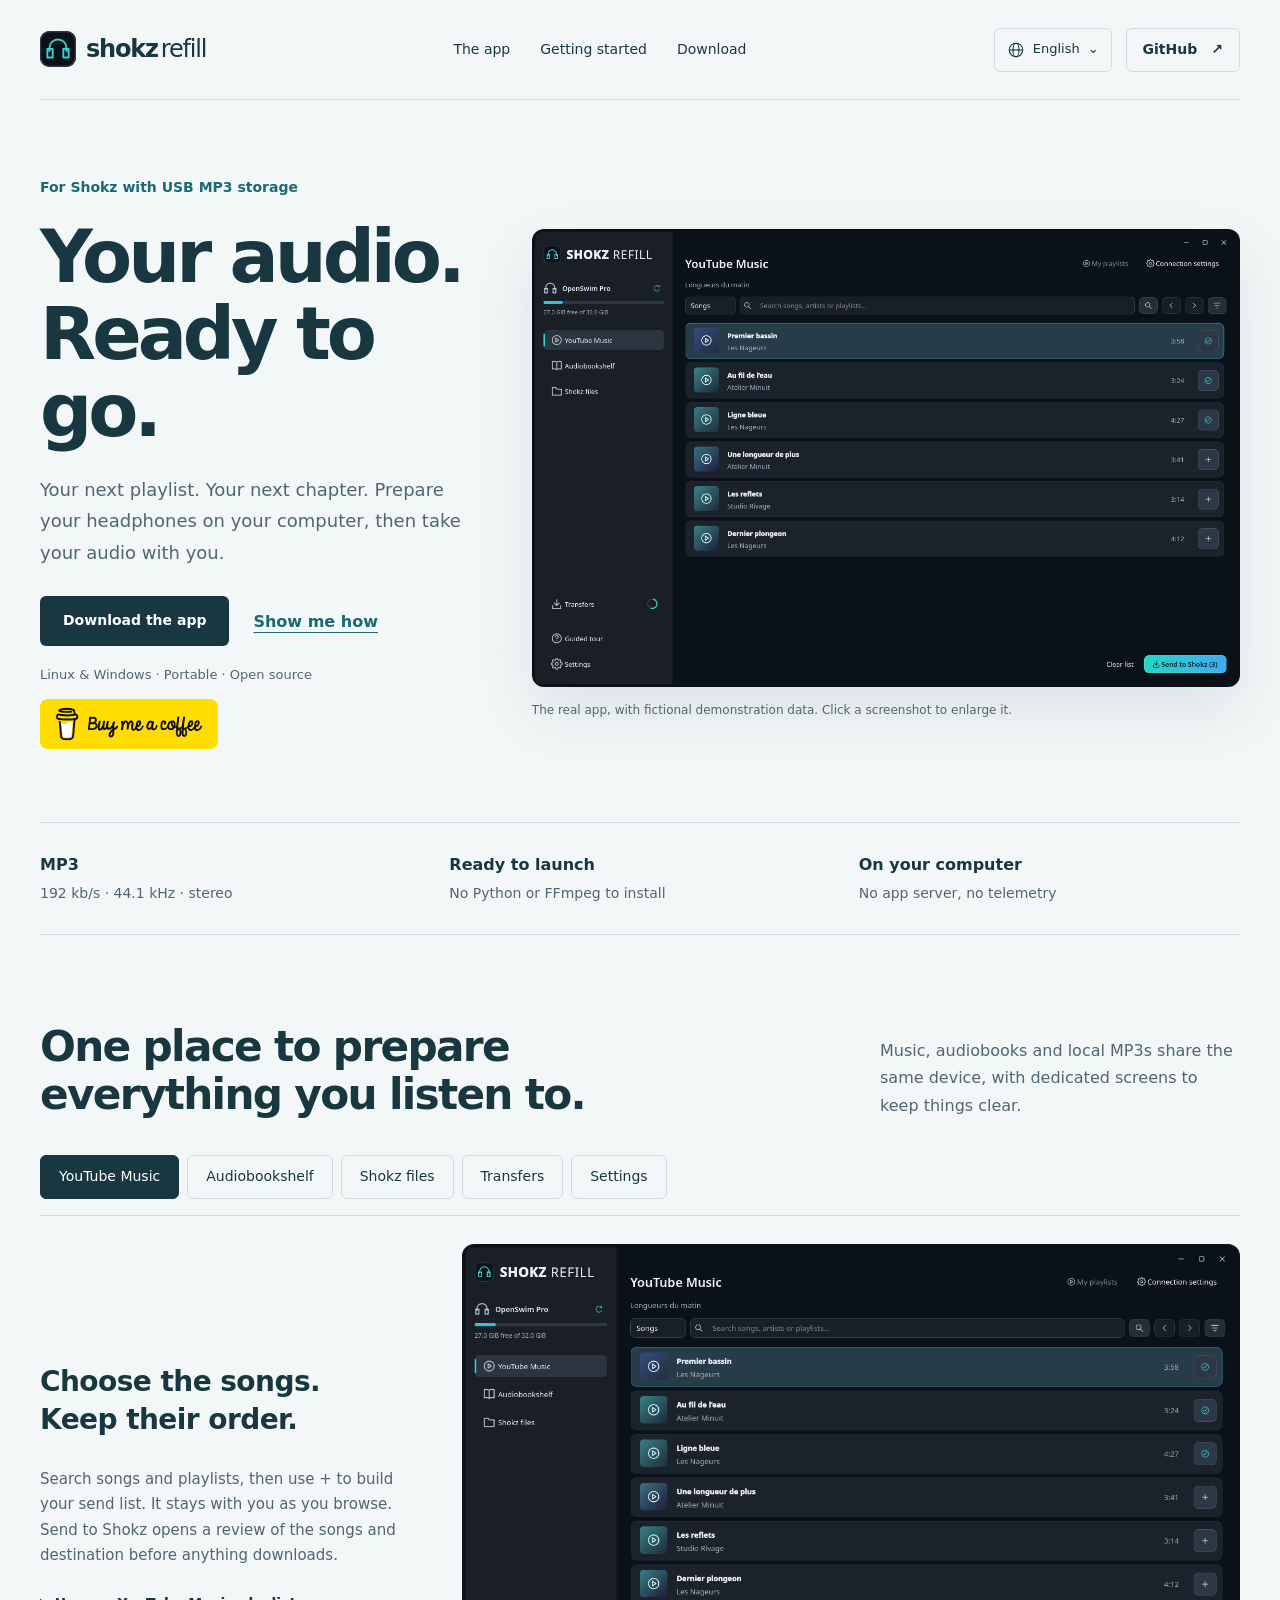
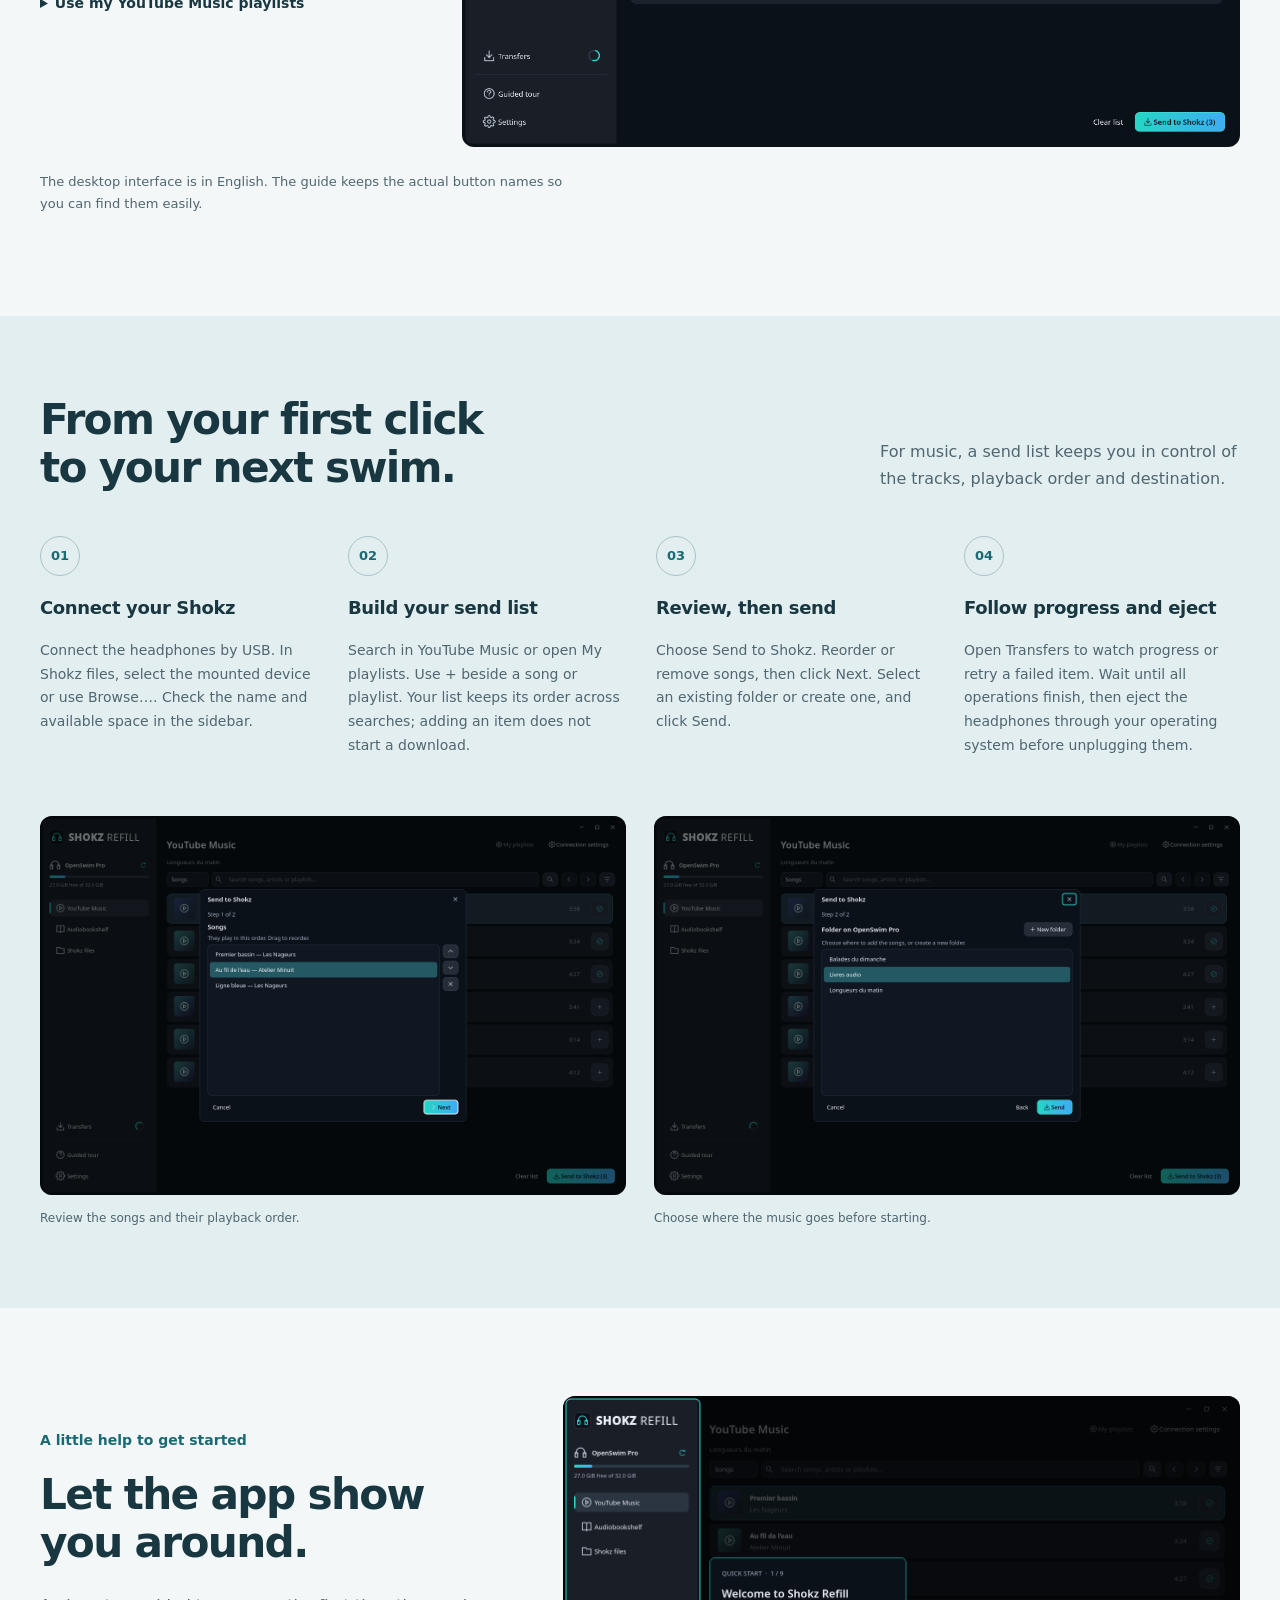
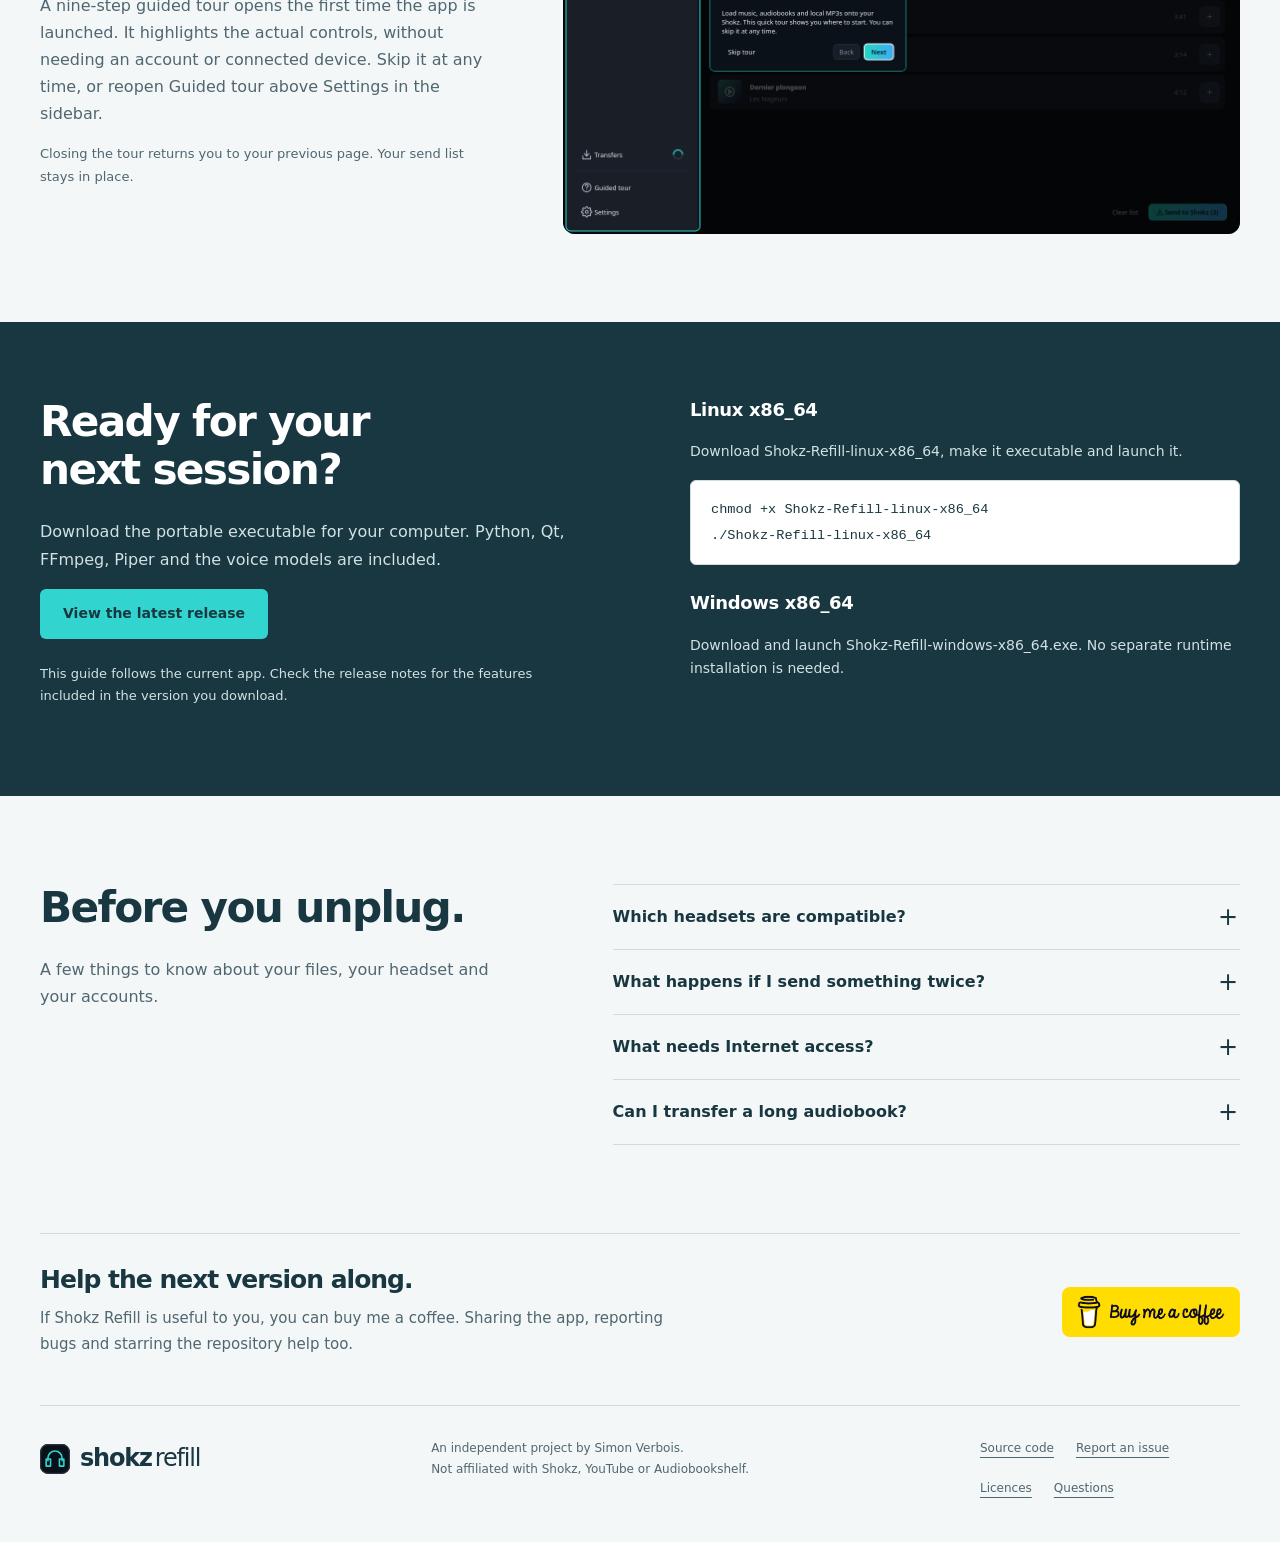
==== commit a73024ac: "Use official coffee button on website and README; settle native layout tests" ====
--- a/docs/index.html
+++ b/docs/index.html
@@ -45,7 +45,7 @@
             <a class="text-link" href="#guide">Show me how</a>
           </div>
           <p class="small muted">Linux &amp; Windows · Portable · Open source</p>
-          <a class="coffee-link" href="https://buymeacoffee.com/simonverbois" aria-label="Support Shokz Refill on Buy Me a Coffee"><img src="buy-me-a-coffee.svg" width="162" height="28" alt="Buy Me a Coffee"></a>
+          <a class="coffee-link" href="https://buymeacoffee.com/simonverbois" aria-label="Support Shokz Refill on Buy Me a Coffee"><img src="buy-me-a-coffee.svg" width="178" height="50" alt="Buy Me a Coffee"></a>
         </div>
         <figure class="hero-shot">
           <a class="screenshot" href="screenshots/music.png" data-preview><img src="screenshots/music.png" width="1360" height="880" fetchpriority="high" alt="Music search with three songs in the send list"></a>
@@ -235,7 +235,7 @@
           <h2 id="support-title">Help the next version along.</h2>
           <p>If Shokz Refill is useful to you, you can buy me a coffee. Sharing the app, reporting bugs and starring the repository help too.</p>
         </div>
-        <a class="coffee-link" href="https://buymeacoffee.com/simonverbois" aria-label="Support Shokz Refill on Buy Me a Coffee"><img src="buy-me-a-coffee.svg" width="162" height="28" alt="Buy Me a Coffee"></a>
+        <a class="coffee-link" href="https://buymeacoffee.com/simonverbois" aria-label="Support Shokz Refill on Buy Me a Coffee"><img src="buy-me-a-coffee.svg" width="178" height="50" alt="Buy Me a Coffee"></a>
       </section>
     </main>
     <footer class="footer wrap">
--- a/docs/styles.css
+++ b/docs/styles.css
@@ -248,8 +248,8 @@
   border-radius: 4px;
 }
 .coffee-link img {
-  width: 162px;
-  height: 28px;
+  width: 178px;
+  height: auto;
 }
 .coffee-link:hover {
   opacity: 0.82;
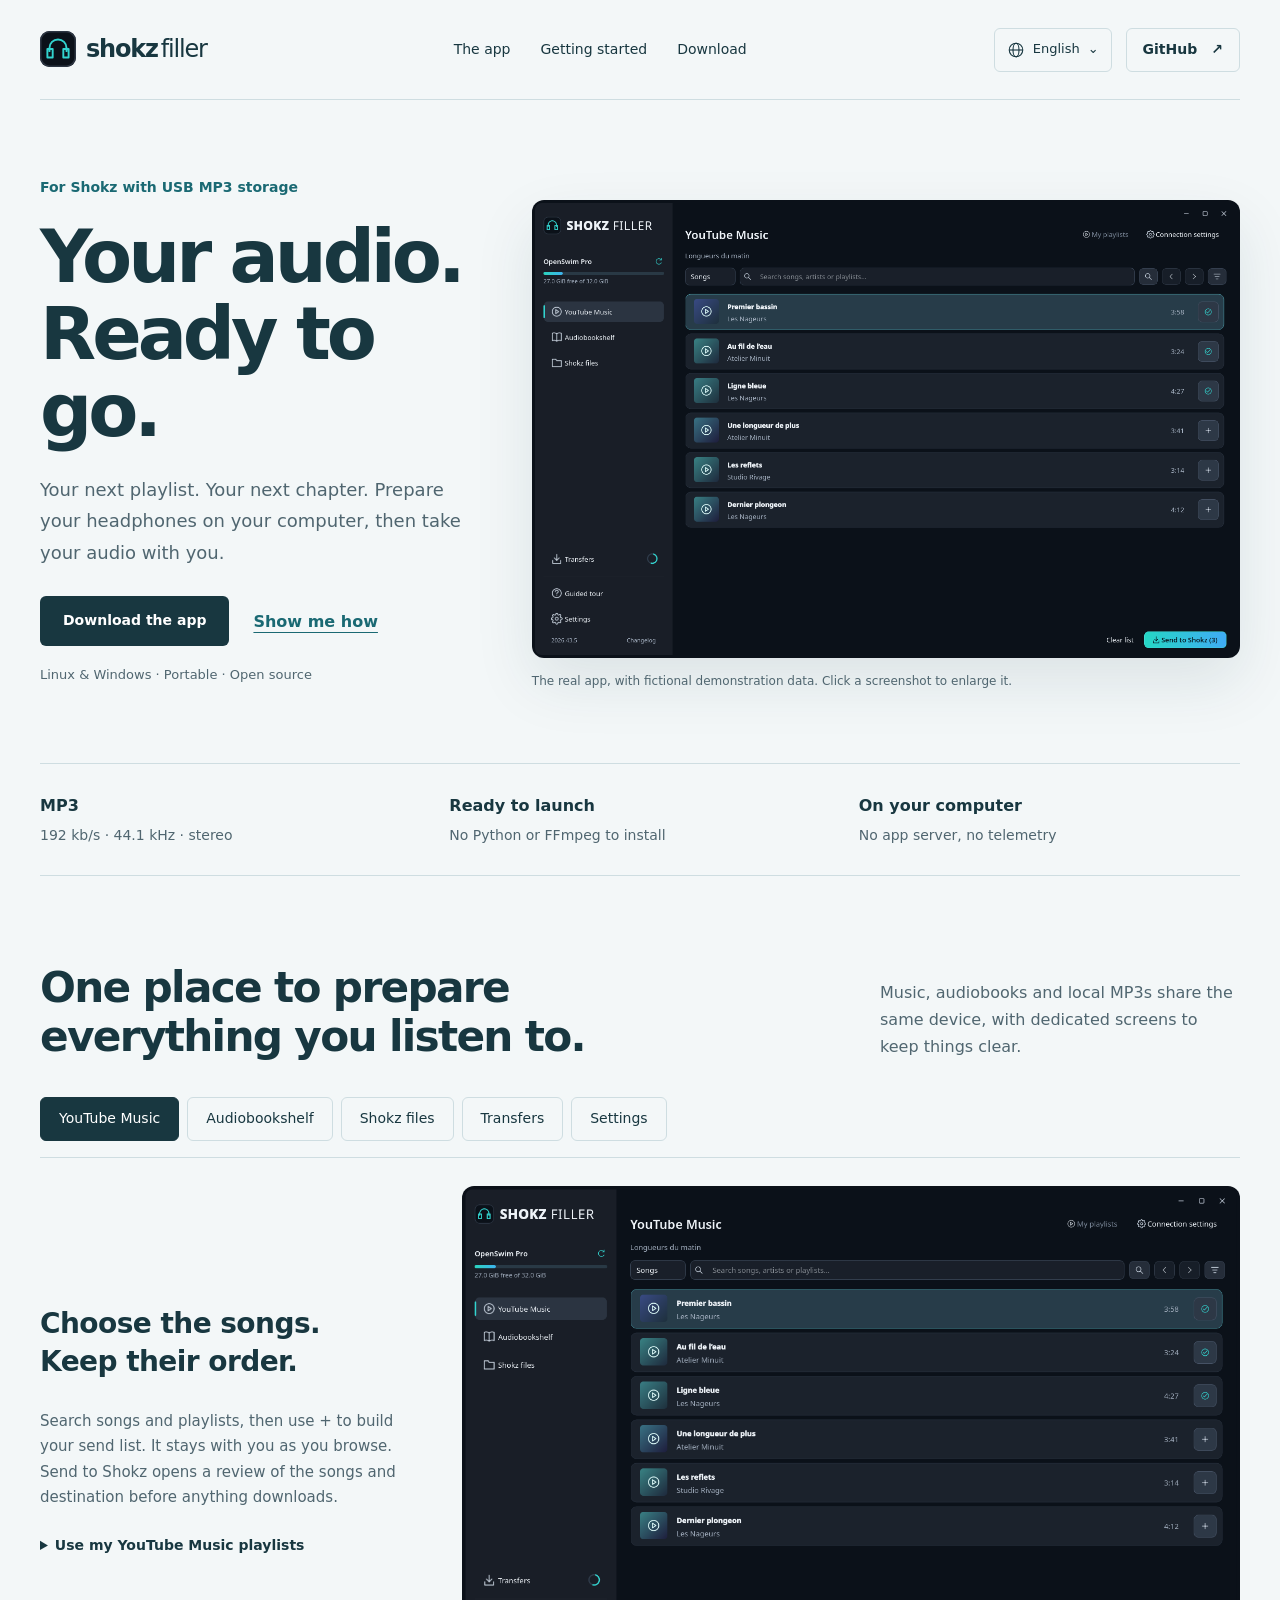
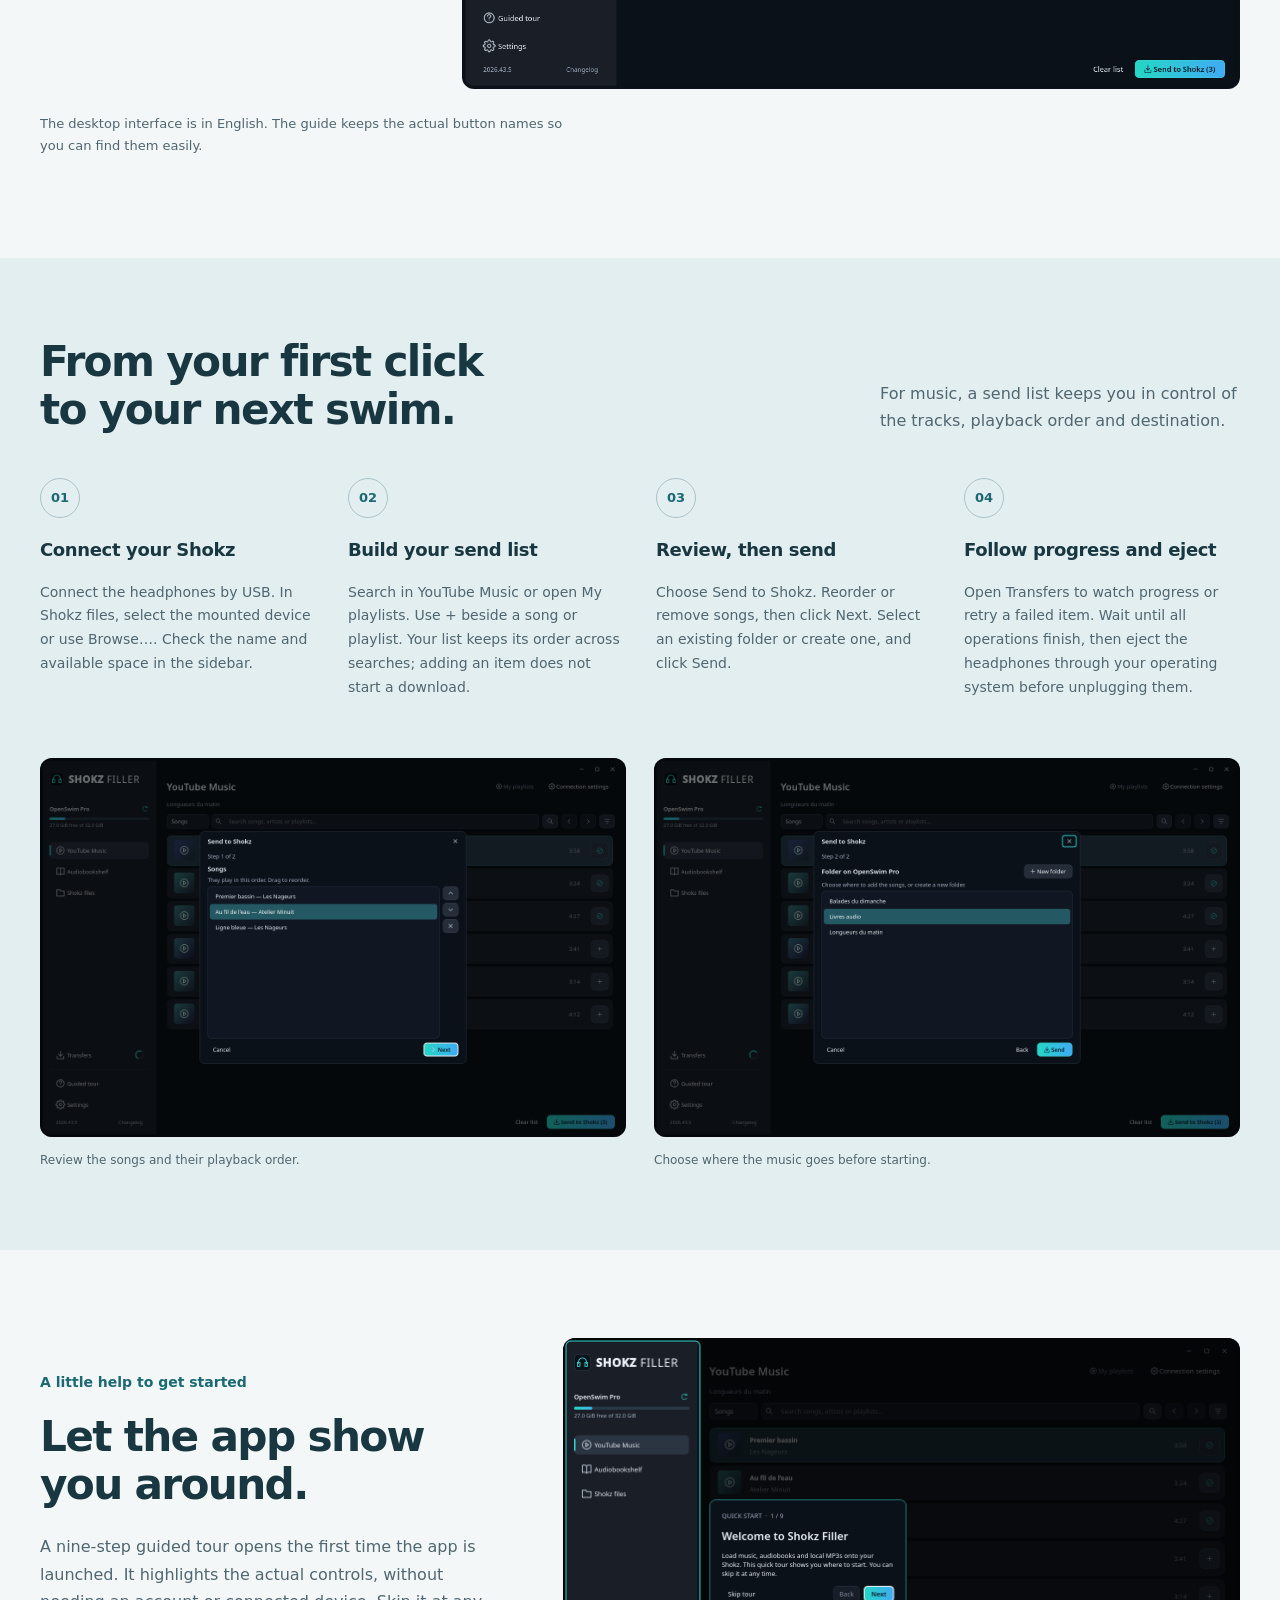
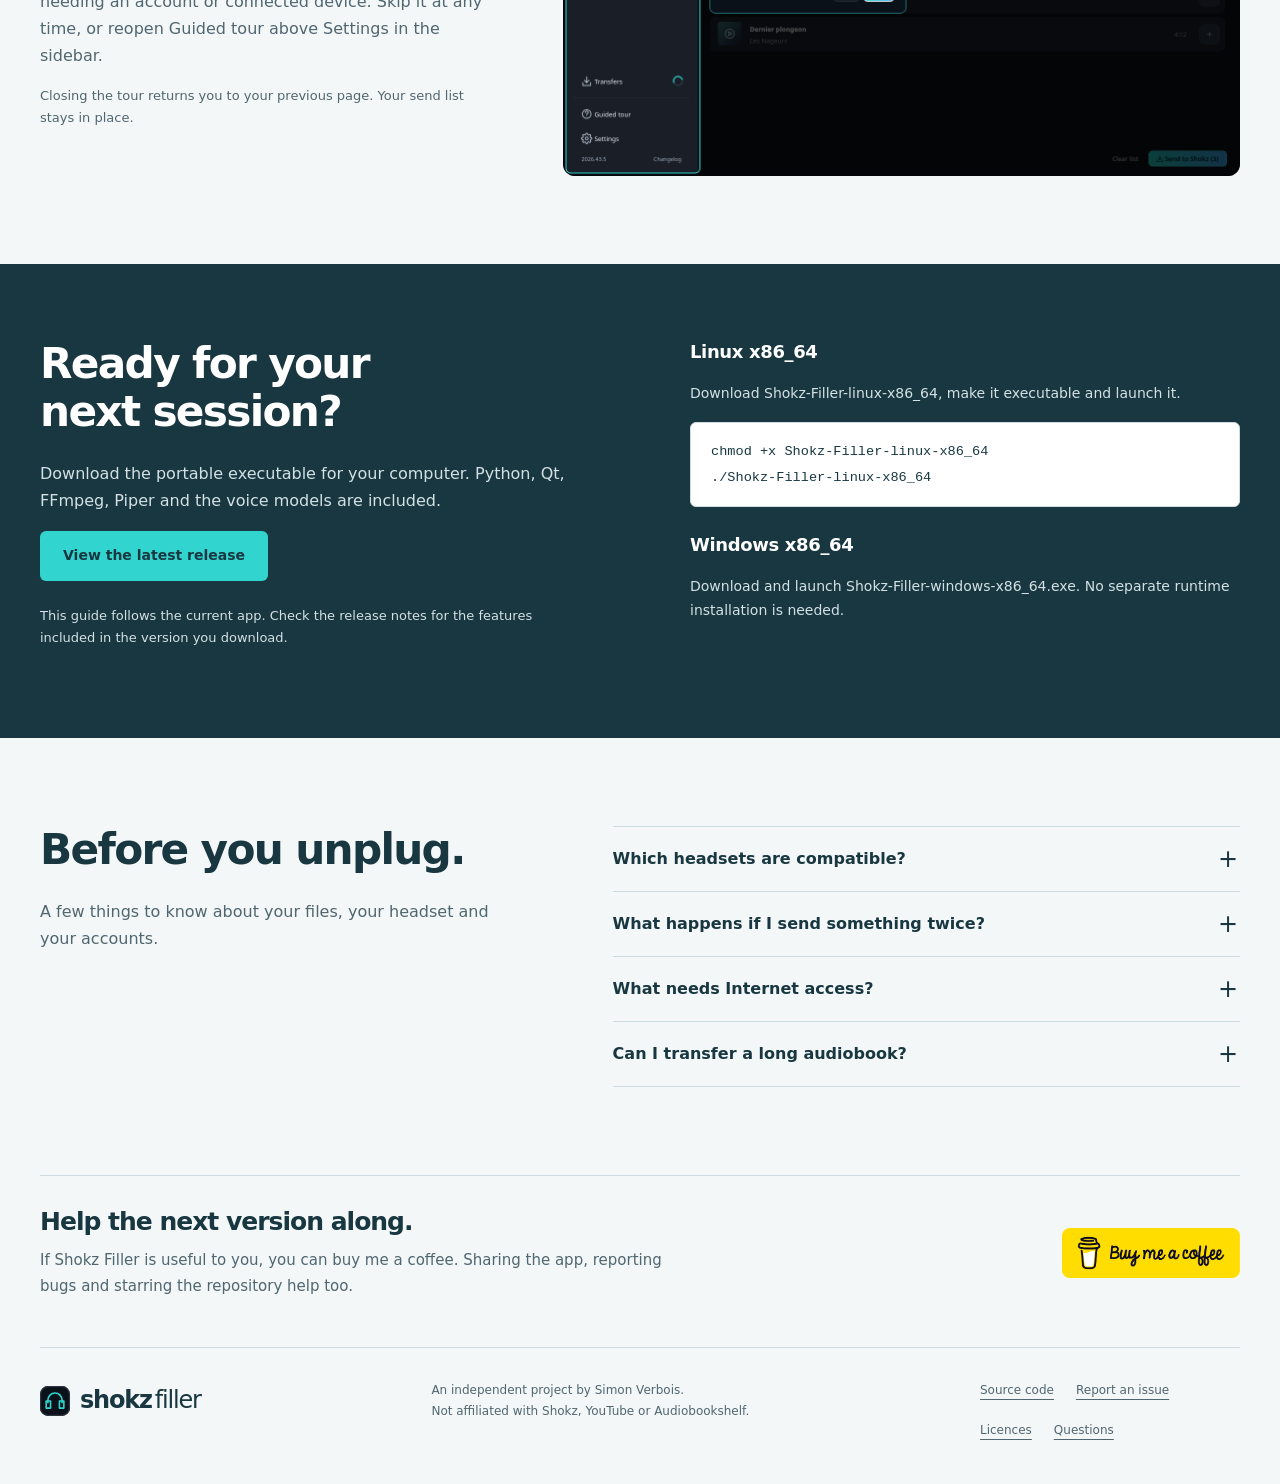
==== commit 7b2bb5d4: "Rename the app to Shokz Filler and refresh chapters, mono audio and the interface - Rename Refill to" ====
--- a/docs/index.html
+++ b/docs/index.html
@@ -5,9 +5,9 @@
     <meta charset="utf-8">
     <meta name="viewport" content="width=device-width, initial-scale=1">
     <meta name="theme-color" content="#f3f7f8">
-    <title>Shokz Refill — Your audio, ready to go.</title>
+    <title>Shokz Filler — Your audio, ready to go.</title>
     <meta name="description" content="Prepare music, Audiobookshelf chapters and local MP3s for your Shokz. A portable Linux and Windows app with verified transfers, offline voices and a guided tour.">
-    <meta property="og:title" content="Shokz Refill — Your audio, ready to go.">
+    <meta property="og:title" content="Shokz Filler — Your audio, ready to go.">
     <meta property="og:description" content="Prepare music, Audiobookshelf chapters and local MP3s for your Shokz. A portable Linux and Windows app with verified transfers, offline voices and a guided tour.">
     <meta property="og:type" content="website">
     <meta property="og:url" content="https://simon-verbois.github.io/shokz-filler/">
@@ -26,7 +26,7 @@
   <body>
     <a class="skip" href="#contenu">Skip to content</a>
     <header class="header wrap">
-      <a class="brand" href="./" aria-label="Shokz Refill home"><img src="favicon.svg" width="36" height="36" alt=""><span>shokz<span class="brand-light">refill</span></span></a>
+      <a class="brand" href="./" aria-label="Shokz Filler home"><img src="favicon.svg" width="36" height="36" alt=""><span>shokz<span class="brand-light">filler</span></span></a>
       <nav aria-label="Main navigation">
         <a href="#decouvrir">The app</a>
         <a href="#guide">Getting started</a>
@@ -45,7 +45,6 @@
             <a class="text-link" href="#guide">Show me how</a>
           </div>
           <p class="small muted">Linux &amp; Windows · Portable · Open source</p>
-          <a class="coffee-link" href="https://buymeacoffee.com/simonverbois" aria-label="Support Shokz Refill on Buy Me a Coffee"><img src="buy-me-a-coffee.svg" width="178" height="50" alt="Buy Me a Coffee"></a>
         </div>
         <figure class="hero-shot">
           <a class="screenshot" href="screenshots/music.png" data-preview><img src="screenshots/music.png" width="1360" height="880" fetchpriority="high" alt="Music search with three songs in the send list"></a>
@@ -193,13 +192,13 @@
           <div class="platforms">
             <article>
               <h3>Linux x86_64</h3>
-              <p>Download Shokz-Refill-linux-x86_64, make it executable and launch it.</p>
-              <pre><code>chmod +x Shokz-Refill-linux-x86_64
-./Shokz-Refill-linux-x86_64</code></pre>
+              <p>Download Shokz-Filler-linux-x86_64, make it executable and launch it.</p>
+              <pre><code>chmod +x Shokz-Filler-linux-x86_64
+./Shokz-Filler-linux-x86_64</code></pre>
             </article>
             <article>
               <h3>Windows x86_64</h3>
-              <p>Download and launch Shokz-Refill-windows-x86_64.exe. No separate runtime installation is needed.</p>
+              <p>Download and launch Shokz-Filler-windows-x86_64.exe. No separate runtime installation is needed.</p>
             </article>
           </div>
         </div>
@@ -233,13 +232,13 @@
       <section class="support wrap" id="soutenir" aria-labelledby="support-title">
         <div>
           <h2 id="support-title">Help the next version along.</h2>
-          <p>If Shokz Refill is useful to you, you can buy me a coffee. Sharing the app, reporting bugs and starring the repository help too.</p>
-        </div>
-        <a class="coffee-link" href="https://buymeacoffee.com/simonverbois" aria-label="Support Shokz Refill on Buy Me a Coffee"><img src="buy-me-a-coffee.svg" width="178" height="50" alt="Buy Me a Coffee"></a>
+          <p>If Shokz Filler is useful to you, you can buy me a coffee. Sharing the app, reporting bugs and starring the repository help too.</p>
+        </div>
+        <a class="coffee-link" href="https://buymeacoffee.com/simonverbois" aria-label="Support Shokz Filler on Buy Me a Coffee"><img src="buy-me-a-coffee.svg" width="178" height="50" alt="Buy Me a Coffee"></a>
       </section>
     </main>
     <footer class="footer wrap">
-      <a class="brand" href="./"><img src="favicon.svg" width="30" height="30" alt=""><span>shokz<span class="brand-light">refill</span></span></a>
+      <a class="brand" href="./"><img src="favicon.svg" width="30" height="30" alt=""><span>shokz<span class="brand-light">filler</span></span></a>
       <p>An independent project by Simon Verbois.<br>Not affiliated with Shokz, YouTube or Audiobookshelf.</p>
       <div>
         <a href="https://github.com/simon-verbois/shokz-filler">Source code</a><a href="https://github.com/simon-verbois/shokz-filler/issues">Report an issue</a><a href="https://github.com/simon-verbois/shokz-filler/blob/main/THIRD_PARTY_NOTICES.md">Licences</a><a href="#questions">Questions</a>
